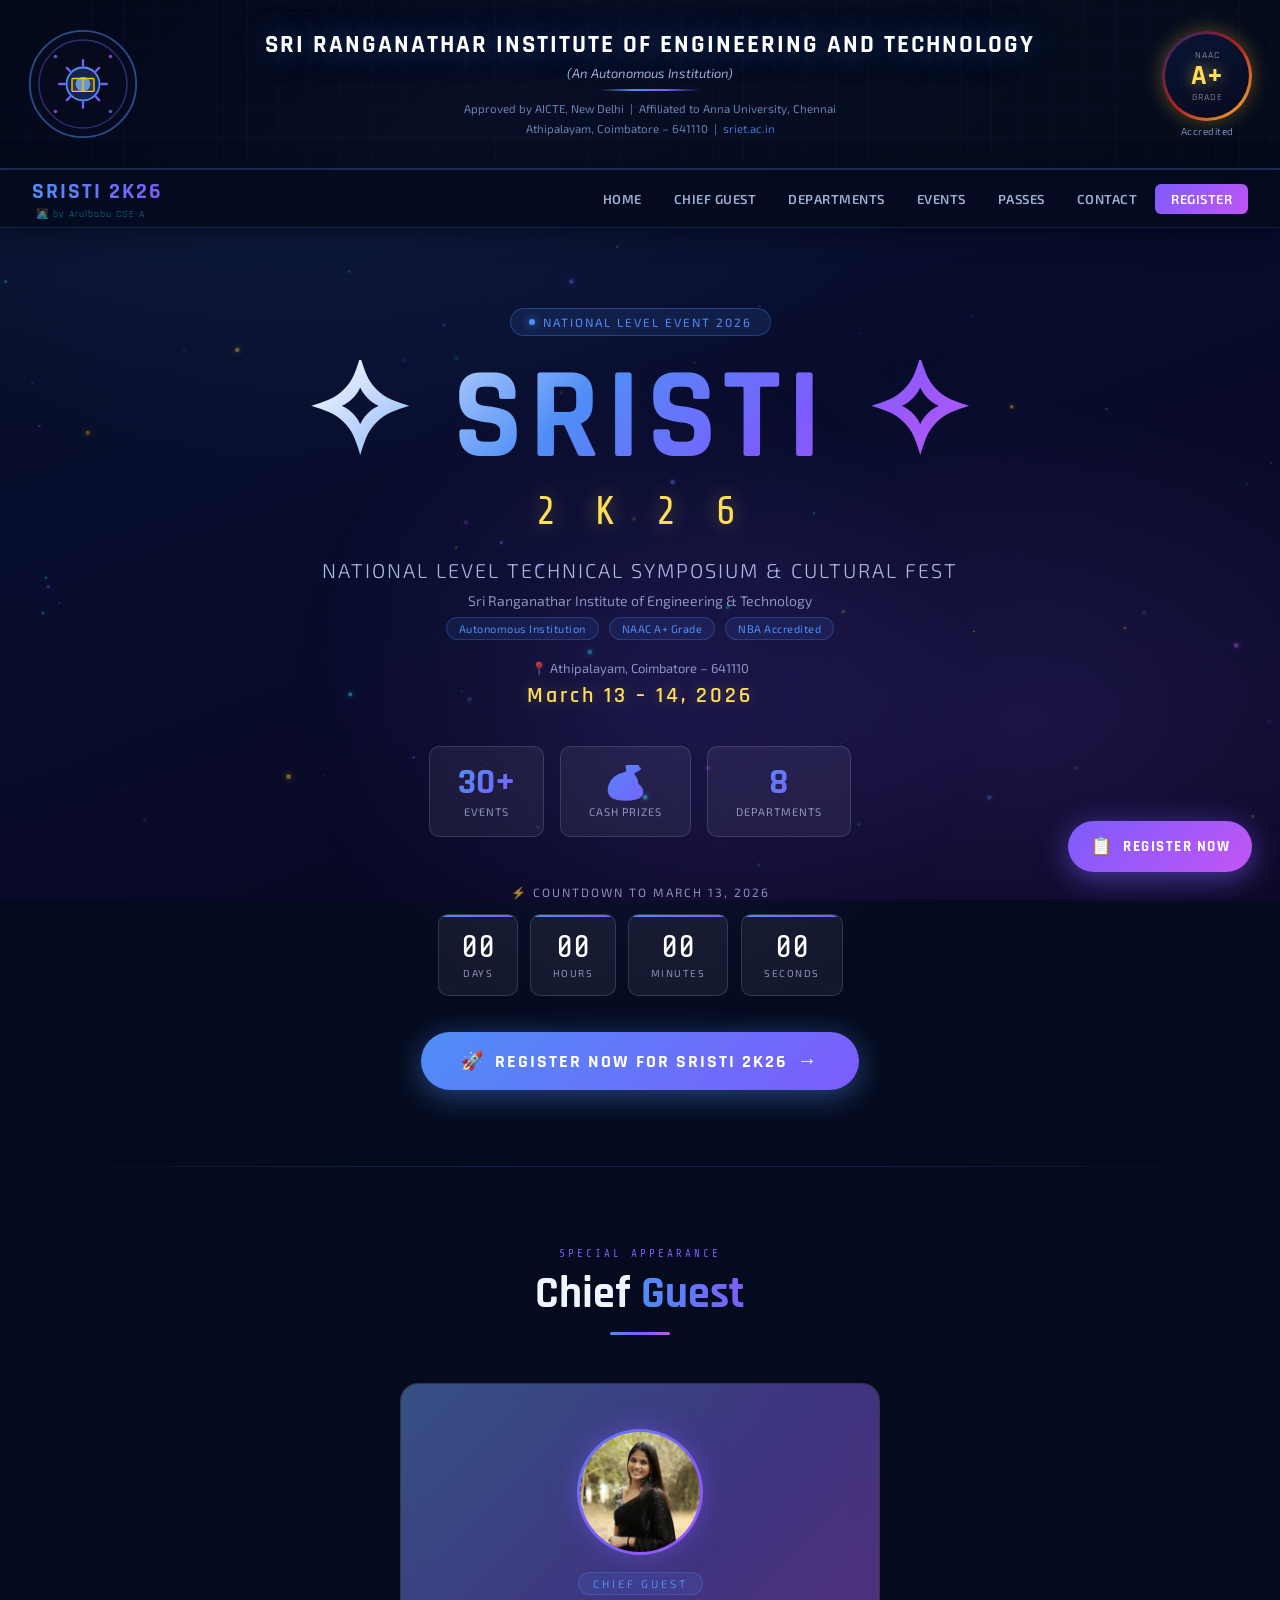
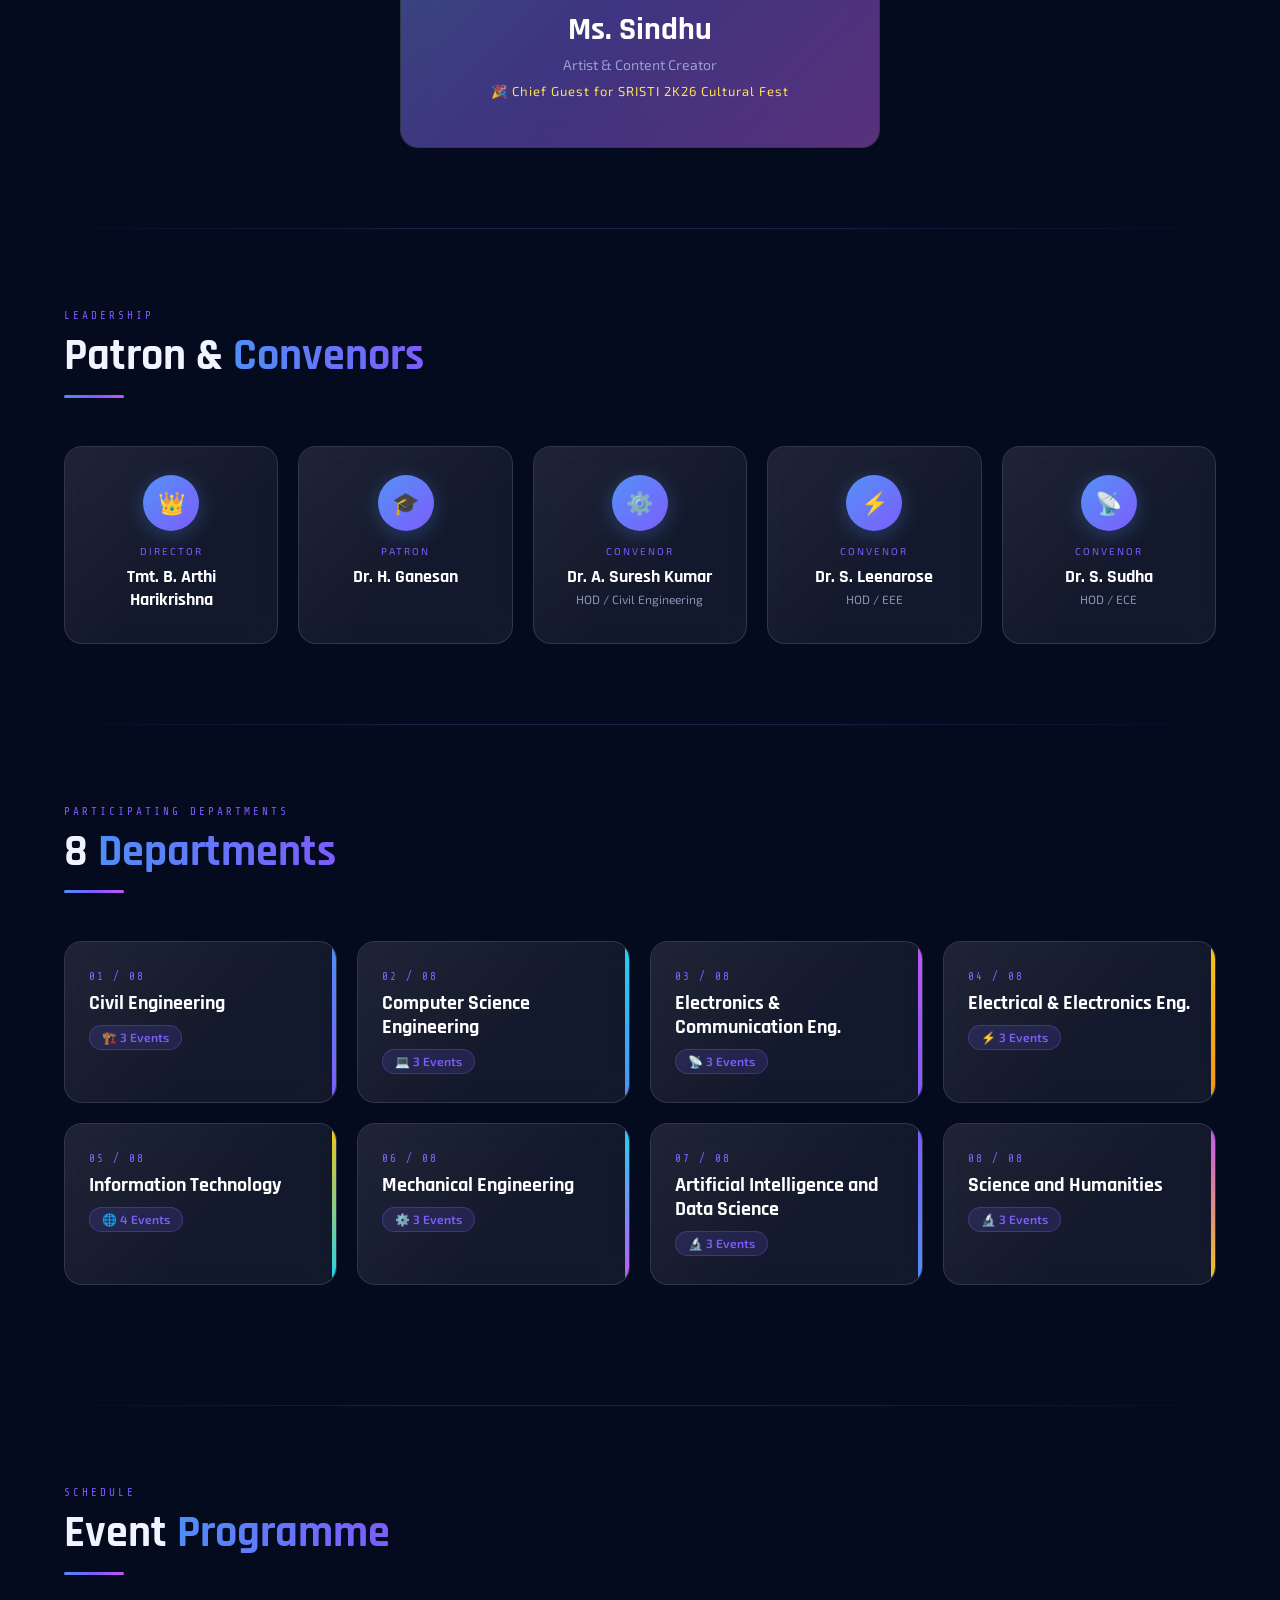
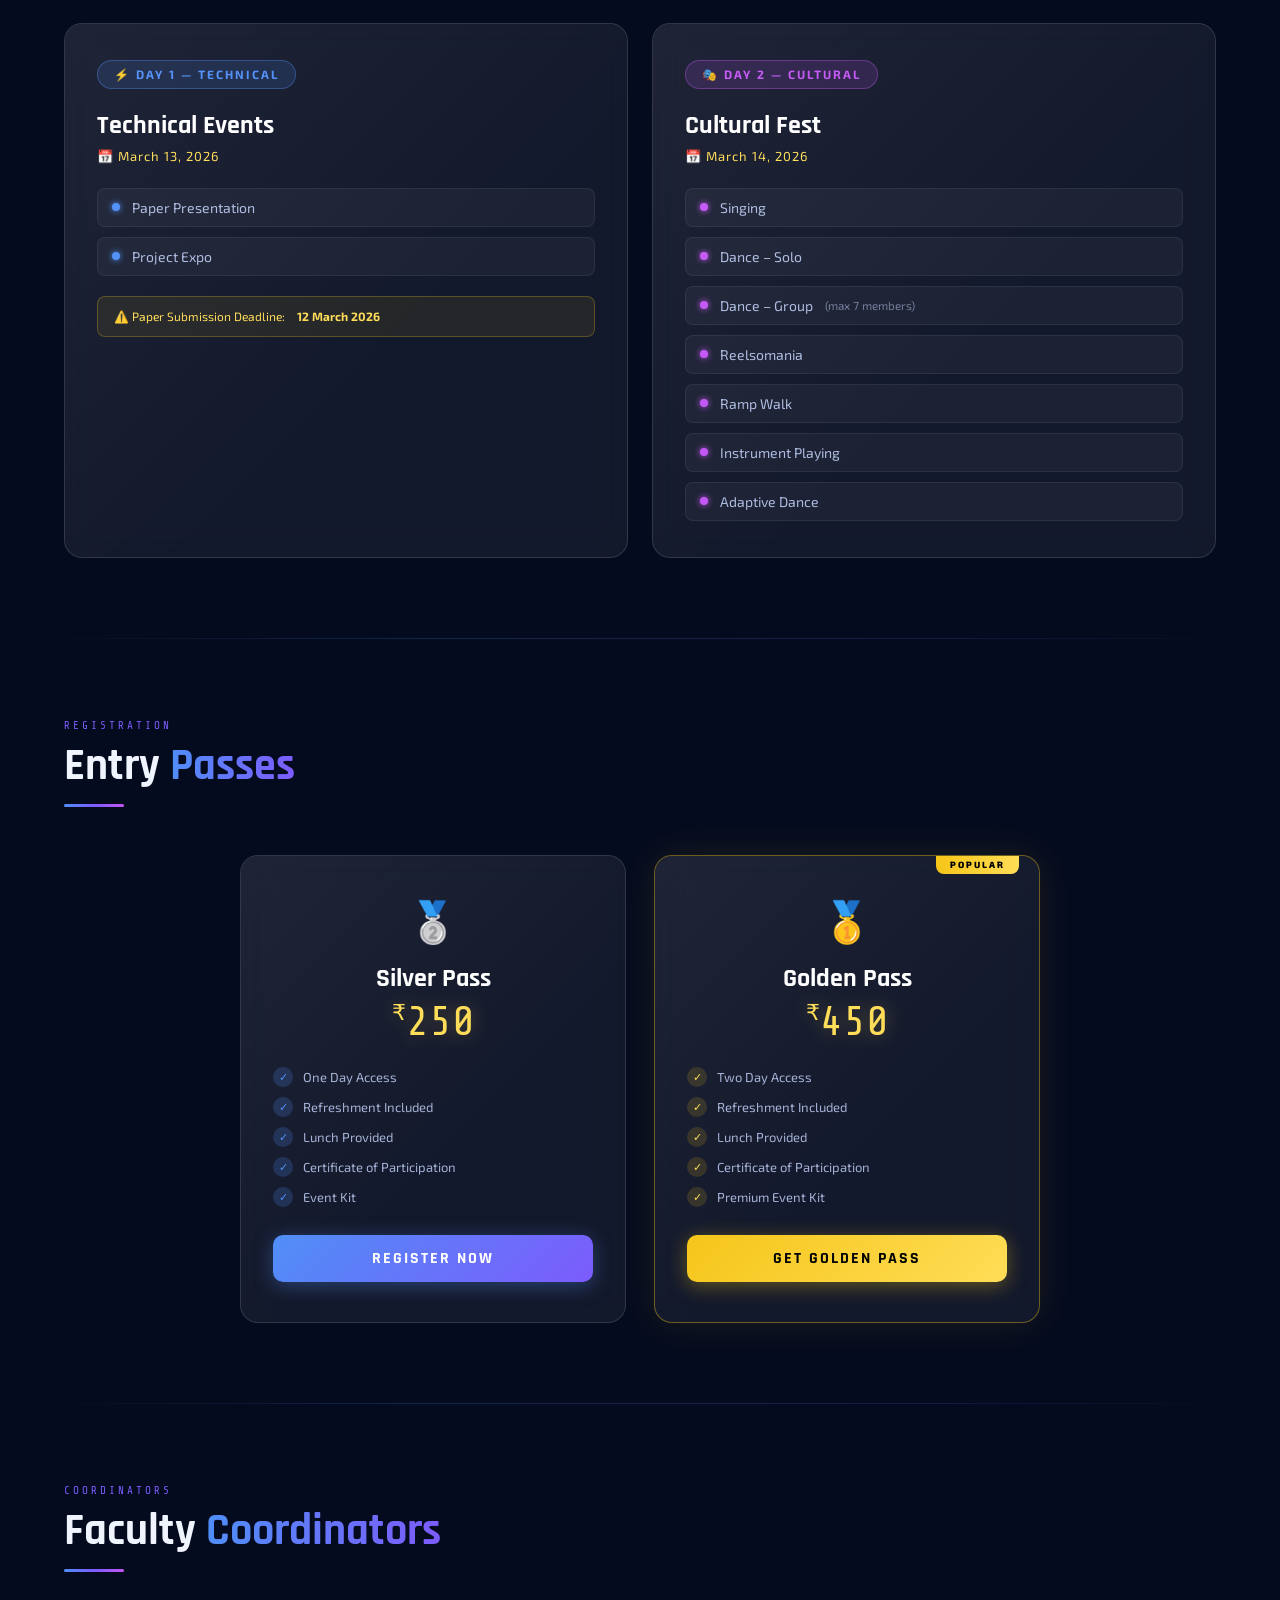
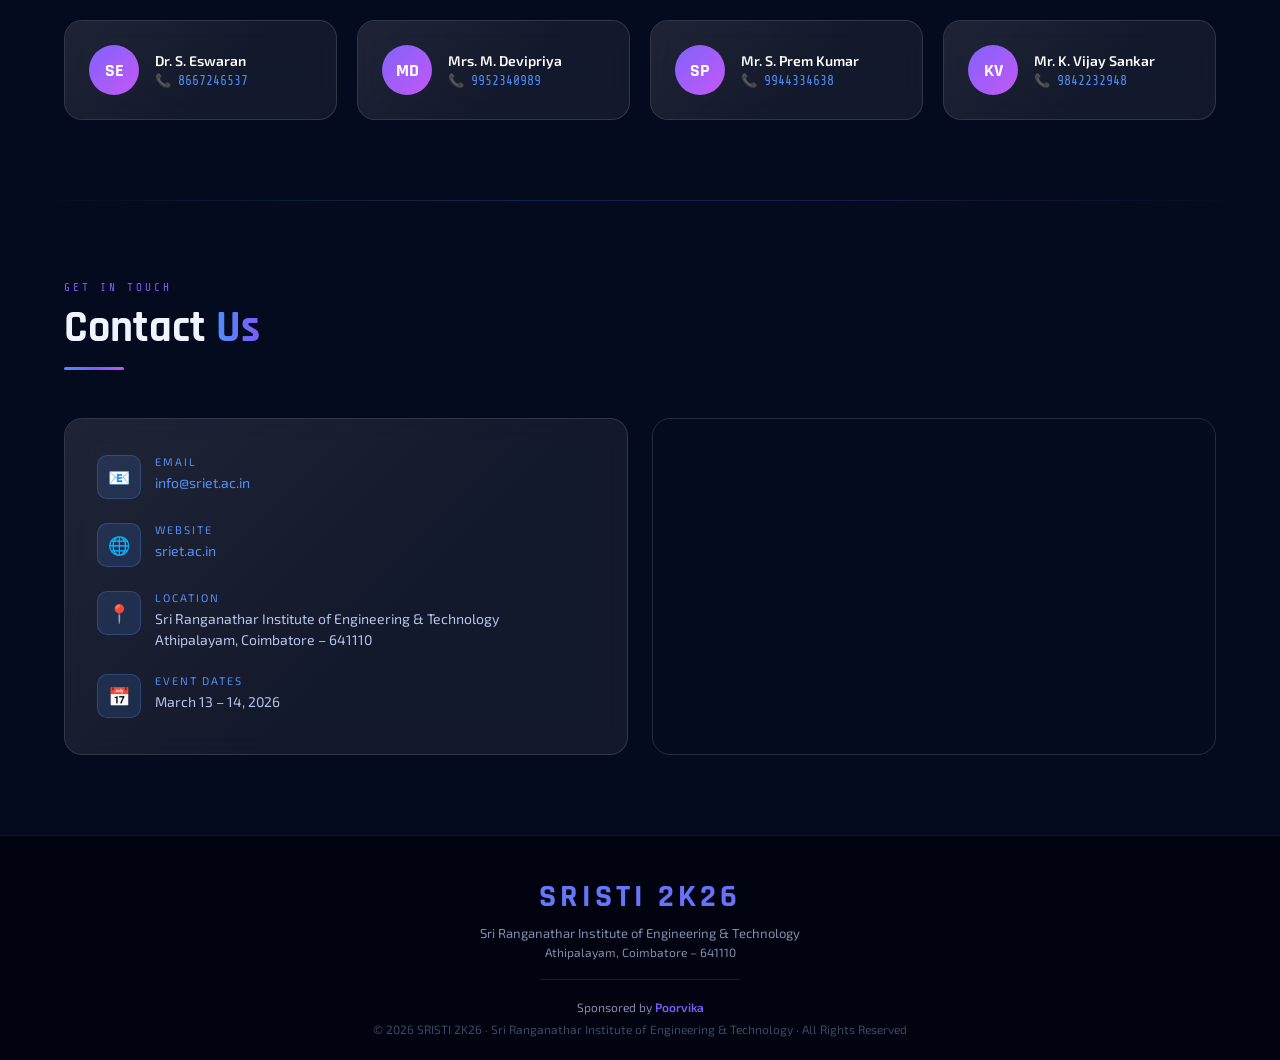
==== index.html @ ba40c6f4 "sristi" ====
<!DOCTYPE html>
<html lang="en">
<head>
<meta charset="UTF-8">
<meta name="viewport" content="width=device-width, initial-scale=1.0">
<title>SRISTI 2K26 – National Level Technical Symposium & Cultural Fest | SRIET</title>
<link rel="preconnect" href="https://fonts.googleapis.com">
<link rel="preconnect" href="https://fonts.gstatic.com" crossorigin>
<link rel="icon" type="image/png" href="logo.png">
<link href="https://fonts.googleapis.com/css2?family=Rajdhani:wght@400;500;600;700&family=Exo+2:ital,wght@0,300;0,400;0,600;0,700;0,900;1,400&family=Share+Tech+Mono&display=swap" rel="stylesheet">
<link rel="stylesheet" href="style.css">
</head>
<body>

<div class="bg-gradient"></div>
<canvas id="particle-canvas"></canvas>

<!-- INSTITUTE BANNER -->
<div class="institute-banner">
  <div class="banner-logo">
    <svg viewBox="0 0 120 120" fill="none" xmlns="http://www.w3.org/2000/svg">
      <circle cx="60" cy="60" r="58" stroke="rgba(79,142,247,0.5)" stroke-width="2" fill="rgba(5,11,31,0.8)"/>
      <circle cx="60" cy="60" r="48" stroke="rgba(124,92,252,0.4)" stroke-width="1.5" fill="none"/>
      <circle cx="60" cy="60" r="18" fill="rgba(79,142,247,0.2)" stroke="#4f8ef7" stroke-width="2"/>
      <circle cx="60" cy="60" r="8" fill="#4f8ef7"/>
      <g stroke="#7c5cfc" stroke-width="2.5" stroke-linecap="round">
        <line x1="60" y1="34" x2="60" y2="40"/><line x1="60" y1="80" x2="60" y2="86"/>
        <line x1="34" y1="60" x2="40" y2="60"/><line x1="80" y1="60" x2="86" y2="60"/>
        <line x1="42.4" y1="42.4" x2="46.6" y2="46.6"/><line x1="73.4" y1="73.4" x2="77.6" y2="77.6"/>
        <line x1="77.6" y1="42.4" x2="73.4" y2="46.6"/><line x1="46.6" y1="73.4" x2="42.4" y2="77.6"/>
      </g>
      <rect x="48" y="54" width="24" height="14" rx="1" fill="rgba(245,197,24,0.15)" stroke="#f5c518" stroke-width="1.5"/>
      <line x1="60" y1="54" x2="60" y2="68" stroke="#f5c518" stroke-width="1.5"/>
      <circle cx="30" cy="30" r="2" fill="#4f8ef7" opacity="0.7"/>
      <circle cx="90" cy="30" r="2" fill="#c355f5" opacity="0.7"/>
      <circle cx="30" cy="90" r="2" fill="#c355f5" opacity="0.7"/>
      <circle cx="90" cy="90" r="2" fill="#4f8ef7" opacity="0.7"/>
    </svg>
  </div>
  <div class="banner-center">
    <div class="banner-institute-name">Sri Ranganathar Institute of Engineering and Technology</div>
    <div class="banner-sub">(An Autonomous Institution)</div>
    <div class="banner-divider"></div>
    <div class="banner-info">
      Approved by AICTE, New Delhi &nbsp;|&nbsp; Affiliated to Anna University, Chennai<br>
      Athipalayam, Coimbatore – 641110 &nbsp;|&nbsp; <a href="https://sriet.ac.in" target="_blank" style="color:rgba(79,142,247,0.8);text-decoration:none;">sriet.ac.in</a>
    </div>
  </div>
  <div class="naac-badge">
    <div class="badge-ring">
      <div class="badge-inner">
        <div class="badge-label">NAAC</div>
        <div class="badge-grade">A+</div>
        <div class="badge-label">GRADE</div>
      </div>
    </div>
    <div class="badge-text">Accredited</div>
  </div>
</div>

<!-- STICKY NAV -->
<nav class="sticky-nav">
  <div class="nav-brand-container">
    <div class="nav-brand">SRISTI 2K26</div>
    <div class="nav-credit">&nbsp;👩🏻‍💻 by Arulbabu CSE-A</div>
  </div>
  <ul class="nav-links">
    <li><a href="#home">Home</a></li>
    <li><a href="#chief-guest">Chief Guest</a></li>
    <li><a href="#departments">Departments</a></li>
    <li><a href="#events">Events</a></li>
    <li><a href="#passes">Passes</a></li>
    <li><a href="#contact">Contact</a></li>
    <li><a href="https://docs.google.com/forms/d/e/1FAIpQLSfAbh7NrRnqt6r8WCPY9er4l4lKDhxNhqq0VFgawzX2MFamcQ/viewform" target="_blank" style="background:linear-gradient(135deg,var(--accent2),var(--accent3));color:#fff;border-radius:6px;padding:7px 16px;">Register</a></li>
  </ul>
  <button class="nav-hamburger" id="hamburger" aria-label="Menu">
    <span></span><span></span><span></span>
  </button>
</nav>
<div class="mobile-menu" id="mobileMenu">
  <a href="#home" onclick="closeMobile()">Home</a>
  <a href="#chief-guest" onclick="closeMobile()">Chief Guest</a>
  <a href="#departments" onclick="closeMobile()">Departments</a>
  <a href="#events" onclick="closeMobile()">Events</a>
  <a href="#passes" onclick="closeMobile()">Passes</a>
  <a href="#contact" onclick="closeMobile()">Contact</a>
  <a href="https://docs.google.com/forms/d/e/1FAIpQLSfAbh7NrRnqt6r8WCPY9er4l4lKDhxNhqq0VFgawzX2MFamcQ/viewform" target="_blank" onclick="closeMobile()" style="background:linear-gradient(135deg,var(--accent2),var(--accent3));color:#fff;">Register</a>
</div>

<!-- HERO -->
<section class="hero" id="home">
  <div class="hero-tag">National Level Event 2026</div>
  <div class="hero-title">✧ SRISTI ✧</div>
  <div class="hero-year">2 K 2 6</div>
  <div class="hero-subtitle">National Level Technical Symposium &amp; Cultural Fest</div>
  <div class="hero-institute">Sri Ranganathar Institute of Engineering &amp; Technology</div>
  <div class="hero-badges">
    <span class="hero-badge">Autonomous Institution</span>
    <span class="hero-badge">NAAC A+ Grade</span>
    <span class="hero-badge">NBA Accredited</span>
  </div>
  <div class="hero-location">📍 Athipalayam, Coimbatore – 641110</div>
  <div class="hero-date">March 13 – 14, 2026</div>
  <div class="hero-cards">
    <div class="hero-card"><div class="hero-card-num">30+</div><div class="hero-card-label">Events</div></div>
    <div class="hero-card"><div class="hero-card-num">💰</div><div class="hero-card-label">Cash Prizes</div></div>
    <div class="hero-card"><div class="hero-card-num">8</div><div class="hero-card-label">Departments</div></div>
  </div>
  <div class="countdown-wrap">
    <div class="countdown-title">⚡ Countdown to March 13, 2026</div>
    <div class="countdown">
      <div class="cd-block"><div class="cd-num" id="cd-days">00</div><div class="cd-label">Days</div></div>
      <div class="cd-block"><div class="cd-num" id="cd-hours">00</div><div class="cd-label">Hours</div></div>
      <div class="cd-block"><div class="cd-num" id="cd-mins">00</div><div class="cd-label">Minutes</div></div>
      <div class="cd-block"><div class="cd-num" id="cd-secs">00</div><div class="cd-label">Seconds</div></div>
    </div>
  </div>
  <a href="https://docs.google.com/forms/d/e/1FAIpQLSfAbh7NrRnqt6r8WCPY9er4l4lKDhxNhqq0VFgawzX2MFamcQ/viewform" target="_blank" class="hero-register-btn">
    <span>🚀</span><span class="fr-label">Register Now for SRISTI 2K26</span><span class="btn-arrow">→</span>
  </a>
</section>

<div class="section-sep"></div>

<!-- CHIEF GUEST -->
<section class="chief-guest-section" id="chief-guest">
  <span class="section-tag">Special Appearance</span>
  <h2 class="section-title">Chief <span>Guest</span></h2>
  <div class="section-divider" style="margin-left:auto;margin-right:auto;"></div>
  <div class="glass-card chief-guest-card reveal">
    <div class="guest-avatar">
      <img src="sindhu.jpg" alt="Ms. Sindhu - Chief Guest">
    </div>
    <div class="guest-label">Chief Guest</div>
    <div class="guest-name">Ms. Sindhu</div>
    <div class="guest-title">Artist &amp; Content Creator</div>
    <div class="guest-event">🎉 Chief Guest for SRISTI 2K26 Cultural Fest</div>
  </div>
</section>

<div class="section-sep"></div>

<!-- PATRON -->
<section id="patron">
  <span class="section-tag">Leadership</span>
  <h2 class="section-title">Patron &amp; <span>Convenors</span></h2>
  <div class="section-divider"></div>
  <div class="patron-grid">
    <div class="glass-card patron-card reveal"><div class="patron-icon">👑</div><div class="patron-role">Director</div><div class="patron-name">Tmt. B. Arthi Harikrishna</div></div>
    <div class="glass-card patron-card reveal"><div class="patron-icon">🎓</div><div class="patron-role">Patron</div><div class="patron-name">Dr. H. Ganesan</div></div>
    <div class="glass-card patron-card reveal"><div class="patron-icon">⚙️</div><div class="patron-role">Convenor</div><div class="patron-name">Dr. A. Suresh Kumar</div><div class="patron-dept">HOD / Civil Engineering</div></div>
    <div class="glass-card patron-card reveal"><div class="patron-icon">⚡</div><div class="patron-role">Convenor</div><div class="patron-name">Dr. S. Leenarose</div><div class="patron-dept">HOD / EEE</div></div>
    <div class="glass-card patron-card reveal"><div class="patron-icon">📡</div><div class="patron-role">Convenor</div><div class="patron-name">Dr. S. Sudha</div><div class="patron-dept">HOD / ECE</div></div>
  </div>
</section>

<div class="section-sep"></div>

<!-- DEPARTMENTS -->
<section id="departments">
  <span class="section-tag">Participating Departments</span>
  <h2 class="section-title">8 <span>Departments</span></h2>
  <div class="section-divider"></div>
  <div class="dept-grid">
    <div class="glass-card dept-card reveal" onclick="openDept('civil')"><div class="dept-accent"></div><div class="dept-num">01 / 08</div><div class="dept-name">Civil Engineering</div><span class="dept-events-count">🏗️ 3 Events</span></div>
    <div class="glass-card dept-card reveal" onclick="openDept('cse')"><div class="dept-accent"></div><div class="dept-num">02 / 08</div><div class="dept-name">Computer Science Engineering</div><span class="dept-events-count">💻 3 Events</span></div>
    <div class="glass-card dept-card reveal" onclick="openDept('ece')"><div class="dept-accent"></div><div class="dept-num">03 / 08</div><div class="dept-name">Electronics &amp; Communication Eng.</div><span class="dept-events-count">📡 3 Events</span></div>
    <div class="glass-card dept-card reveal" onclick="openDept('eee')"><div class="dept-accent"></div><div class="dept-num">04 / 08</div><div class="dept-name">Electrical &amp; Electronics Eng.</div><span class="dept-events-count">⚡ 3 Events</span></div>
    <div class="glass-card dept-card reveal" onclick="openDept('it')"><div class="dept-accent"></div><div class="dept-num">05 / 08</div><div class="dept-name">Information Technology</div><span class="dept-events-count">🌐 4 Events</span></div>
    <div class="glass-card dept-card reveal" onclick="openDept('mech')"><div class="dept-accent"></div><div class="dept-num">06 / 08</div><div class="dept-name">Mechanical Engineering</div><span class="dept-events-count">⚙️ 3 Events</span></div>
    <div class="glass-card dept-card reveal" onclick="openDept('aids')"><div class="dept-accent"></div><div class="dept-num">07 / 08</div><div class="dept-name">Artificial Intelligence and Data Science</div><span class="dept-events-count">🔬 3 Events</span></div>
    <div class="glass-card dept-card reveal" onclick="openDept('sh')"><div class="dept-accent"></div><div class="dept-num">08 / 08</div><div class="dept-name">Science and Humanities</div><span class="dept-events-count">🔬 3 Events</span></div>
  </div>
  <div id="dept-details-container" class="dept-details-container">
    <div id="dept-civil" class="dept-details" style="display:none;">
      <button class="back-btn" onclick="closeDept()">← Back to Departments</button>
      <div class="dept-top">
        <div class="dept-icon">🏗️</div>
        <h2 class="dept-heading">Civil Engineering</h2>
        <p class="dept-subtitle">Building the Future</p>
      </div>
      <div class="coordinators">
        <div class="glass-card coord-card">
          <h3>Faculty Coordinator</h3>
          <div class="coord-name">Mrs. M. P. Meera</div>
          <div class="coord-role">Asst. Professor – CIVIL</div>
          <div class="coord-contact">
            <a href="tel:7812982030">📞</a>
            <a href="mailto:faculty@sriet.ac.in">📧</a>
          </div>
        </div>
        <div class="glass-card coord-card">
          <h3>Student Coordinator</h3>
          <div class="coord-name">Mr. RK. Hemanth</div>
          <div class="coord-role">Student Coordinator – III/CIVIL</div>
          <div class="coord-contact">
            <a href="tel:9179087003">📞</a>
            <a href="mailto:student@sriet.ac.in">📧</a>
          </div>
        </div>
      </div>
      <div class="dept-events">
        <h3>Civil Events</h3>
        <ul>
          <li>Model the Wonder — Technical</li>
          <li>CADD Modelling — Technical</li>
          <li>Code Cracking — Technical</li>
        </ul>
        <h4>Common Events</h4>
        <div class="common-events">
          <button onclick="window.open('https://docs.google.com/forms/d/e/1FAIpQLSfAbh7NrRnqt6r8WCPY9er4l4lKDhxNhqq0VFgawzX2MFamcQ/viewform', '_blank')">Paper Presentation</button>
          <button onclick="window.open('https://docs.google.com/forms/d/e/1FAIpQLSfAbh7NrRnqt6r8WCPY9er4l4lKDhxNhqq0VFgawzX2MFamcQ/viewform', '_blank')">Project Expo</button>
        </div>
      </div>
      <div class="registration">
        <a href="https://docs.google.com/forms/d/e/1FAIpQLSfAbh7NrRnqt6r8WCPY9er4l4lKDhxNhqq0VFgawzX2MFamcQ/viewform" target="_blank" class="btn btn-primary">Register Now</a>
      </div>
    </div>
    <div id="dept-cse" class="dept-details" style="display:none;">
      <button class="back-btn" onclick="closeDept()">← Back to Departments</button>
      <div class="dept-top">
        <div class="dept-icon">💻</div>
        <h2 class="dept-heading">Computer Science Engineering</h2>
        <p class="dept-subtitle">Innovating with Code</p>
      </div>
      <div class="coordinators">
        <div class="glass-card coord-card">
          <h3>Faculty Coordinator</h3>
          <div class="coord-name">Mr. C. Mahesh</div>
          <div class="coord-role">Asst. Professor – CSE</div>
          <div class="coord-contact">
            <a href="tel:8508126946">📞</a>
            <a href="mailto:faculty@sriet.ac.in">📧</a>
          </div>
        </div>
        <div class="glass-card coord-card">
          <h3>Student Coordinator</h3>
          <div class="coord-name">Mr. D. Rohan</div>
          <div class="coord-role">Student Coordinator – III/CSE</div>
          <div class="coord-contact">
            <a href="tel:7397668478">📞</a>
            <a href="mailto:student@sriet.ac.in">📧</a>
          </div>
        </div>
      </div>
      <div class="dept-events">
        <h3>CSE Events</h3>
        <ul>
          <li>Capture the Flag — Technical</li>
          <li>Code Debugging — Technical</li>
          <li>Dumb Charades — Non-Technical</li>
        </ul>
        <h4>Common Events</h4>
        <div class="common-events">
          <button onclick="window.open('https://docs.google.com/forms/d/e/1FAIpQLSfAbh7NrRnqt6r8WCPY9er4l4lKDhxNhqq0VFgawzX2MFamcQ/viewform', '_blank')">Paper Presentation</button>
          <button onclick="window.open('https://docs.google.com/forms/d/e/1FAIpQLSfAbh7NrRnqt6r8WCPY9er4l4lKDhxNhqq0VFgawzX2MFamcQ/viewform', '_blank')">Project Expo</button>
        </div>
      </div>
      <div class="registration">
        <a href="https://docs.google.com/forms/d/e/1FAIpQLSfAbh7NrRnqt6r8WCPY9er4l4lKDhxNhqq0VFgawzX2MFamcQ/viewform" target="_blank" class="btn btn-primary">Register Now</a>
      </div>
    </div>
    <div id="dept-ece" class="dept-details" style="display:none;">
      <button class="back-btn" onclick="closeDept()">← Back to Departments</button>
      <div class="dept-top">
        <div class="dept-icon">📡</div>
        <h2 class="dept-heading">Electronics & Communication Engineering</h2>
        <p class="dept-subtitle">Connecting the World</p>
      </div>
      <div class="coordinators">
        <div class="glass-card coord-card">
          <h3>Faculty Coordinator</h3>
          <div class="coord-name">Mr. A. Periyanan</div>
          <div class="coord-role">Asst. Professor – ECE</div>
          <div class="coord-contact">
            <a href="tel:7502619576">📞</a>
            <a href="mailto:faculty@sriet.ac.in">📧</a>
          </div>
        </div>
        <div class="glass-card coord-card">
          <h3>Student Coordinator</h3>
          <div class="coord-name">Mr. G. Kalidasan</div>
          <div class="coord-role">Student Coordinator – III/ECE</div>
          <div class="coord-contact">
            <a href="tel:9845546603">📞</a>
            <a href="mailto:student@sriet.ac.in">📧</a>
          </div>
        </div>
      </div>
      <div class="dept-events">
        <h3>ECE Events</h3>
        <ul>
          <li>1 Minute Engineer — Technical</li>
          <li>3D Show — Technical</li>
          <li>Start Music — Non-Technical</li>
        </ul>
        <h4>Common Events</h4>
        <div class="common-events">
          <button onclick="window.open('https://docs.google.com/forms/d/e/1FAIpQLSfAbh7NrRnqt6r8WCPY9er4l4lKDhxNhqq0VFgawzX2MFamcQ/viewform', '_blank')">Paper Presentation</button>
          <button onclick="window.open('https://docs.google.com/forms/d/e/1FAIpQLSfAbh7NrRnqt6r8WCPY9er4l4lKDhxNhqq0VFgawzX2MFamcQ/viewform', '_blank')">Project Expo</button>
        </div>
      </div>
      <div class="registration">
        <a href="https://docs.google.com/forms/d/e/1FAIpQLSfAbh7NrRnqt6r8WCPY9er4l4lKDhxNhqq0VFgawzX2MFamcQ/viewform" target="_blank" class="btn btn-primary">Register Now</a>
      </div>
    </div>
    <div id="dept-eee" class="dept-details" style="display:none;">
      <button class="back-btn" onclick="closeDept()">← Back to Departments</button>
      <div class="dept-top">
        <div class="dept-icon">⚡</div>
        <h2 class="dept-heading">Electrical & Electronics Engineering</h2>
        <p class="dept-subtitle">Powering Innovation</p>
      </div>
      <div class="coordinators">
        <div class="glass-card coord-card">
          <h3>Faculty Coordinator</h3>
          <div class="coord-name">Mr. D. Palanivel</div>
          <div class="coord-role">Asst. Professor – EEE</div>
          <div class="coord-contact">
            <a href="tel:9790333263">📞</a>
            <a href="mailto:faculty@sriet.ac.in">📧</a>
          </div>
        </div>
        <div class="glass-card coord-card">
          <h3>Student Coordinator</h3>
          <div class="coord-name">Mr. J. Nevin</div>
          <div class="coord-role">Student Coordinator – III/EEE</div>
          <div class="coord-contact">
            <a href="tel:9342384875">📞</a>
            <a href="mailto:student@sriet.ac.in">📧</a>
          </div>
        </div>
      </div>
      <div class="dept-events">
        <h3>EEE Events</h3>
        <ul>
          <li>Bomb Squad — Technical</li>
          <li>Mindscape Rumble — Technical</li>
          <li>IPL Auction — Non-Technical</li>
        </ul>
        <h4>Common Events</h4>
        <div class="common-events">
          <button onclick="window.open('https://docs.google.com/forms/d/e/1FAIpQLSfAbh7NrRnqt6r8WCPY9er4l4lKDhxNhqq0VFgawzX2MFamcQ/viewform', '_blank')">Paper Presentation</button>
          <button onclick="window.open('https://docs.google.com/forms/d/e/1FAIpQLSfAbh7NrRnqt6r8WCPY9er4l4lKDhxNhqq0VFgawzX2MFamcQ/viewform', '_blank')">Project Expo</button>
        </div>
      </div>
      <div class="registration">
        <a href="https://docs.google.com/forms/d/e/1FAIpQLSfAbh7NrRnqt6r8WCPY9er4l4lKDhxNhqq0VFgawzX2MFamcQ/viewform" target="_blank" class="btn btn-primary">Register Now</a>
      </div>
    </div>
    <div id="dept-it" class="dept-details" style="display:none;">
      <button class="back-btn" onclick="closeDept()">← Back to Departments</button>
      <div class="dept-top">
        <div class="dept-icon">🌐</div>
        <h2 class="dept-heading">Information Technology</h2>
        <p class="dept-subtitle">Tech for Tomorrow</p>
      </div>
      <div class="coordinators">
        <div class="glass-card coord-card">
          <h3>Faculty Coordinator</h3>
          <div class="coord-name">Mrs. M. Divya</div>
          <div class="coord-role">Asst. Professor – IT</div>
          <div class="coord-contact">
            <a href="tel:8296452337">📞</a>
            <a href="mailto:faculty@sriet.ac.in">📧</a>
          </div>
        </div>
        <div class="glass-card coord-card">
          <h3>Student Coordinator</h3>
          <div class="coord-name">Mr. A. Madhan</div>
          <div class="coord-role">Student Coordinator – III/IT</div>
          <div class="coord-contact">
            <a href="tel:9342061813">📞</a>
            <a href="mailto:student@sriet.ac.in">📧</a>
          </div>
        </div>
      </div>
      <div class="dept-events">
        <h3>IT Events</h3>
        <ul>
          <li>Blindrix — Technical</li>
          <li>Techwhiz — Technical</li>
          <li>Typing Thunder — Non-Technical</li>
          <li>Creativity Fest — Non-Technical</li>
          <li>E-Sports — Non-Technical</li>
        </ul>
        <h4>Common Events</h4>
        <div class="common-events">
          <button onclick="window.open('https://docs.google.com/forms/d/e/1FAIpQLSfAbh7NrRnqt6r8WCPY9er4l4lKDhxNhqq0VFgawzX2MFamcQ/viewform', '_blank')">Paper Presentation</button>
          <button onclick="window.open('https://docs.google.com/forms/d/e/1FAIpQLSfAbh7NrRnqt6r8WCPY9er4l4lKDhxNhqq0VFgawzX2MFamcQ/viewform', '_blank')">Project Expo</button>
        </div>
      </div>
      <div class="registration">
        <a href="https://docs.google.com/forms/d/e/1FAIpQLSfAbh7NrRnqt6r8WCPY9er4l4lKDhxNhqq0VFgawzX2MFamcQ/viewform" target="_blank" class="btn btn-primary">Register Now</a>
      </div>
    </div>
    <div id="dept-mech" class="dept-details" style="display:none;">
      <button class="back-btn" onclick="closeDept()">← Back to Departments</button>
      <div class="dept-top">
        <div class="dept-icon">⚙️</div>
        <h2 class="dept-heading">Mechanical Engineering</h2>
        <p class="dept-subtitle">Engineering Excellence</p>
      </div>
      <div class="coordinators">
        <div class="glass-card coord-card">
          <h3>Faculty Coordinator</h3>
          <div class="coord-name">Mr. S. M. Deivasikamoni</div>
          <div class="coord-role">Asst. Professor – MECH</div>
          <div class="coord-contact">
            <a href="tel:9047405801">📞</a>
            <a href="mailto:faculty@sriet.ac.in">📧</a>
          </div>
        </div>
        <div class="glass-card coord-card">
          <h3>Student Coordinator</h3>
          <div class="coord-name">Mr. Manivel</div>
          <div class="coord-role">Student Coordinator – III/MECH</div>
          <div class="coord-contact">
            <a href="tel:9524882761">📞</a>
            <a href="mailto:student@sriet.ac.in">📧</a>
          </div>
        </div>
      </div>
      <div class="dept-events">
        <h3>Mechanical Events</h3>
        <ul>
          <li>Mechanical Quiz — Technical</li>
          <li>Tool Finder — Technical</li>
          <li>CADD Modelling — Technical</li>
        </ul>
        <h4>Common Events</h4>
        <div class="common-events">
          <button onclick="window.open('https://docs.google.com/forms/d/e/1FAIpQLSfAbh7NrRnqt6r8WCPY9er4l4lKDhxNhqq0VFgawzX2MFamcQ/viewform', '_blank')">Paper Presentation</button>
          <button onclick="window.open('https://docs.google.com/forms/d/e/1FAIpQLSfAbh7NrRnqt6r8WCPY9er4l4lKDhxNhqq0VFgawzX2MFamcQ/viewform', '_blank')">Project Expo</button>
        </div>
      </div>
      <div class="registration">
        <a href="https://docs.google.com/forms/d/e/1FAIpQLSfAbh7NrRnqt6r8WCPY9er4l4lKDhxNhqq0VFgawzX2MFamcQ/viewform" target="_blank" class="btn btn-primary">Register Now</a>
      </div>
    </div>
    <div id="dept-aids" class="dept-details" style="display:none;">
      <button class="back-btn" onclick="closeDept()">← Back to Departments</button>
      <div class="dept-top">
        <div class="dept-icon">🔬</div>
        <h2 class="dept-heading">Artificial Intelligence and Data Science</h2>
        <p class="dept-subtitle">AI for the Future</p>
      </div>
      <div class="coordinators">
        <div class="glass-card coord-card">
          <h3>Faculty Coordinator</h3>
          <div class="coord-name">Dr. J. Nithya</div>
          <div class="coord-role">Asst. Professor – AI&DS</div>
          <div class="coord-contact">
            <a href="mailto:faculty@sriet.ac.in">📧</a>
          </div>
        </div>
        <div class="glass-card coord-card">
          <h3>Student Coordinator</h3>
          <div class="coord-name">Ms. V. Shanthi Aiswarya</div>
          <div class="coord-role">Student Coordinator – III/AI&DS</div>
          <div class="coord-contact">
            <a href="mailto:student@sriet.ac.in">📧</a>
          </div>
        </div>
      </div>
      <div class="dept-events">
        <h3>AI & DS Events</h3>
        <ul>
          <li>Cyber Squad — Technical</li>
          <li>Tackle the Idea — Technical</li>
          <li>Memezzo — Non-Technical</li>
          <li>IPL Auction — Non-Technical</li>
          <li>Spot the Lie — Non-Technical</li>
        </ul>
        <h4>Common Events</h4>
        <div class="common-events">
          <button onclick="window.open('https://docs.google.com/forms/d/e/1FAIpQLSfAbh7NrRnqt6r8WCPY9er4l4lKDhxNhqq0VFgawzX2MFamcQ/viewform', '_blank')">Paper Presentation</button>
          <button onclick="window.open('https://docs.google.com/forms/d/e/1FAIpQLSfAbh7NrRnqt6r8WCPY9er4l4lKDhxNhqq0VFgawzX2MFamcQ/viewform', '_blank')">Project Expo</button>
        </div>
      </div>
      <div class="registration">
        <a href="https://docs.google.com/forms/d/e/1FAIpQLSfAbh7NrRnqt6r8WCPY9er4l4lKDhxNhqq0VFgawzX2MFamcQ/viewform" target="_blank" class="btn btn-primary">Register Now</a>
      </div>
    </div>
    <div id="dept-sh" class="dept-details" style="display:none;">
      <button class="back-btn" onclick="closeDept()">← Back to Departments</button>
      <div class="dept-top">
        <div class="dept-icon">📚</div>
        <h2 class="dept-heading">Science and Humanities</h2>
        <p class="dept-subtitle">Knowledge and Culture</p>
      </div>
      <div class="coordinators">
        <div class="glass-card coord-card">
          <h3>Faculty Coordinator</h3>
          <div class="coord-name">Dr. R. Gopalakrishnan</div>
          <div class="coord-role">Asst. Professor – S&H</div>
          <div class="coord-contact">
            <a href="mailto:faculty@sriet.ac.in">📧</a>
          </div>
        </div>
        <div class="glass-card coord-card">
          <h3>Student Coordinator</h3>
          <div class="coord-name">Mr. Robinson</div>
          <div class="coord-role">Student Coordinator – I/ECE</div>
          <div class="coord-contact">
            <a href="mailto:student@sriet.ac.in">📧</a>
          </div>
        </div>
      </div>
      <div class="dept-events">
        <h3>S&H Events</h3>
        <ul>
          <li>Photography — Creative</li>
          <li>Treasure Hunt — Non-Technical</li>
          <li>E-Games — Non-Technical</li>
        </ul>
        <h4>Common Events</h4>
        <div class="common-events">
          <button onclick="window.open('https://docs.google.com/forms/d/e/1FAIpQLSfAbh7NrRnqt6r8WCPY9er4l4lKDhxNhqq0VFgawzX2MFamcQ/viewform', '_blank')">Paper Presentation</button>
          <button onclick="window.open('https://docs.google.com/forms/d/e/1FAIpQLSfAbh7NrRnqt6r8WCPY9er4l4lKDhxNhqq0VFgawzX2MFamcQ/viewform', '_blank')">Project Expo</button>
        </div>
      </div>
      <div class="registration">
        <a href="https://docs.google.com/forms/d/e/1FAIpQLSfAbh7NrRnqt6r8WCPY9er4l4lKDhxNhqq0VFgawzX2MFamcQ/viewform" target="_blank" class="btn btn-primary">Register Now</a>
      </div>
    </div>
  </div>
</section>

<div class="section-sep"></div>

<!-- EVENTS -->
<section id="events">
  <span class="section-tag">Schedule</span>
  <h2 class="section-title">Event <span>Programme</span></h2>
  <div class="section-divider"></div>
  <div class="days-grid">
    <div class="glass-card day-card reveal day1">
      <div class="day-badge day1-badge">⚡ Day 1 — Technical</div>
      <div class="day-title">Technical Events</div>
      <div class="day-date">📅 March 13, 2026</div>
      <ul class="event-list">
        <li><span class="event-dot"></span>Paper Presentation</li>
        <li><span class="event-dot"></span>Project Expo</li>
      </ul>
      <div class="deadline-note">⚠️ Paper Submission Deadline: <strong style="margin-left:4px;">12 March 2026</strong></div>
    </div>
    <div class="glass-card day-card reveal day2">
      <div class="day-badge day2-badge">🎭 Day 2 — Cultural</div>
      <div class="day-title">Cultural Fest</div>
      <div class="day-date">📅 March 14, 2026</div>
      <ul class="event-list">
        <li><span class="event-dot"></span>Singing</li>
        <li><span class="event-dot"></span>Dance – Solo</li>
        <li><span class="event-dot"></span>Dance – Group <small style="opacity:.6">(max 7 members)</small></li>
        <li><span class="event-dot"></span>Reelsomania</li>
        <li><span class="event-dot"></span>Ramp Walk</li>
        <li><span class="event-dot"></span>Instrument Playing</li>
        <li><span class="event-dot"></span>Adaptive Dance</li>
      </ul>
    </div>
  </div>
</section>

<div class="section-sep"></div>

<!-- PASSES -->
<section id="passes">
  <span class="section-tag">Registration</span>
  <h2 class="section-title">Entry <span>Passes</span></h2>
  <div class="section-divider"></div>
  <div class="passes-grid">
    <div class="glass-card pass-card reveal">
      <div class="pass-icon">🥈</div>
      <div class="pass-name">Silver Pass</div>
      <div class="pass-price"><sup>₹</sup>250</div>
      <ul class="pass-features">
        <li>One Day Access</li><li>Refreshment Included</li><li>Lunch Provided</li><li>Certificate of Participation</li><li>Event Kit</li>
      </ul>
      <a href="https://docs.google.com/forms/d/e/1FAIpQLSfAbh7NrRnqt6r8WCPY9er4l4lKDhxNhqq0VFgawzX2MFamcQ/viewform" target="_blank" class="btn btn-primary">Register Now</a>
    </div>
    <div class="glass-card pass-card featured reveal">
      <div class="pass-icon">🥇</div>
      <div class="pass-name">Golden Pass</div>
      <div class="pass-price"><sup>₹</sup>450</div>
      <ul class="pass-features">
        <li>Two Day Access</li><li>Refreshment Included</li><li>Lunch Provided</li><li>Certificate of Participation</li><li>Premium Event Kit</li>
      </ul>
      <a href="https://docs.google.com/forms/d/e/1FAIpQLSfAbh7NrRnqt6r8WCPY9er4l4lKDhxNhqq0VFgawzX2MFamcQ/viewform" target="_blank" class="btn btn-gold">Get Golden Pass</a>
    </div>
  </div>
</section>

<div class="section-sep"></div>

<!-- FACULTY -->
<section id="faculty">
  <span class="section-tag">Coordinators</span>
  <h2 class="section-title">Faculty <span>Coordinators</span></h2>
  <div class="section-divider"></div>
  <div class="faculty-grid">
    <div class="glass-card faculty-card reveal"><div class="faculty-avatar">SE</div><div><div class="faculty-name">Dr. S. Eswaran</div><a href="tel:8667246537" class="faculty-phone">📞 8667246537</a></div></div>
    <div class="glass-card faculty-card reveal"><div class="faculty-avatar">MD</div><div><div class="faculty-name">Mrs. M. Devipriya</div><a href="tel:9952340989" class="faculty-phone">📞 9952340989</a></div></div>
    <div class="glass-card faculty-card reveal"><div class="faculty-avatar">SP</div><div><div class="faculty-name">Mr. S. Prem Kumar</div><a href="tel:9944334638" class="faculty-phone">📞 9944334638</a></div></div>
    <div class="glass-card faculty-card reveal"><div class="faculty-avatar">KV</div><div><div class="faculty-name">Mr. K. Vijay Sankar</div><a href="tel:9842232948" class="faculty-phone">📞 9842232948</a></div></div>
  </div>
</section>

<div class="section-sep"></div>

<!-- CONTACT -->
<section id="contact">
  <span class="section-tag">Get in Touch</span>
  <h2 class="section-title">Contact <span>Us</span></h2>
  <div class="section-divider"></div>
  <div class="contact-grid">
    <div class="glass-card contact-info-card reveal">
      <div class="contact-item"><div class="contact-icon">📧</div><div><div class="contact-label">Email</div><div class="contact-value"><a href="mailto:info@sriet.ac.in">info@sriet.ac.in</a></div></div></div>
      <div class="contact-item"><div class="contact-icon">🌐</div><div><div class="contact-label">Website</div><div class="contact-value"><a href="https://sriet.ac.in" target="_blank">sriet.ac.in</a></div></div></div>
      <div class="contact-item"><div class="contact-icon">📍</div><div><div class="contact-label">Location</div><div class="contact-value">Sri Ranganathar Institute of Engineering &amp; Technology<br>Athipalayam, Coimbatore – 641110</div></div></div>
      <div class="contact-item"><div class="contact-icon">📅</div><div><div class="contact-label">Event Dates</div><div class="contact-value">March 13 – 14, 2026</div></div></div>
    </div>
    <div class="map-card reveal">
      <iframe src="https://www.google.com/maps/embed?pb=!1m18!1m12!1m3!1d3914.886!2d76.9836018!3d11.1290104!2m3!1f0!2f0!3f0!3m2!1i1024!2i768!4f13.1!3m3!1m2!1s0x3ba8f73f6b6e1159%3A0xf4abd9e6f1a60e7!2sSri%20Ranganathar%20Institute%20of%20Engineering%20and%20Technology%20(SRIET)!5e0!3m2!1sen!2sin!4v1709000000000!5m2!1sen!2sin" allowfullscreen="" loading="lazy" referrerpolicy="no-referrer-when-downgrade" title="SRIET Location"></iframe>
    </div>
  </div>
</section>

<!-- FOOTER -->
<footer>
  <div class="footer-logo">SRISTI 2K26</div>
  <div class="footer-inst">Sri Ranganathar Institute of Engineering &amp; Technology</div>
  <div class="footer-inst" style="font-size:12px;margin-top:2px;">Athipalayam, Coimbatore – 641110</div>
  <div class="footer-divider"></div>
  <div class="footer-sponsor">Sponsored by <span>Poorvika</span></div>
  <div class="footer-copy">© 2026 SRISTI 2K26 · Sri Ranganathar Institute of Engineering &amp; Technology · All Rights Reserved</div>
</footer>

<script data-cfasync="false" src="/cdn-cgi/scripts/5c5dd728/cloudflare-static/email-decode.min.js"></script><!-- FLOATING REGISTER BUTTON -->
<a href="https://docs.google.com/forms/d/e/1FAIpQLSfAbh7NrRnqt6r8WCPY9er4l4lKDhxNhqq0VFgawzX2MFamcQ/viewform" target="_blank" class="float-register">
  <span class="fr-icon">📋</span>
  <span class="fr-label">Register Now</span>
</a>

<script src="script.js"></script>
</body>
</html>
---- style.css ----
:root {
  --navy: #050b1f;
  --deep: #080e24;
  --blue1: #0a1535;
  --blue2: #0e1e4a;
  --accent: #4f8ef7;
  --accent2: #7c5cfc;
  --accent3: #c355f5;
  --gold: #f5c518;
  --gold2: #ffdd57;
  --cyan: #22d3ee;
  --white: #f0f4ff;
  --glass: rgba(255,255,255,0.06);
  --glass-border: rgba(255,255,255,0.13);
  --text-muted: rgba(200,215,255,0.65);
  --radius: 18px;
  --radius-sm: 10px;
}
*, *::before, *::after { box-sizing: border-box; margin: 0; padding: 0; }
html { scroll-behavior: smooth; }
body { font-family: 'Exo 2', sans-serif; background: var(--navy); color: var(--white); overflow-x: hidden; min-height: 100vh; }
#particle-canvas { position: fixed; top: 0; left: 0; width: 100%; height: 100%; z-index: 0; pointer-events: none; }
.bg-gradient {
  position: fixed; inset: 0; z-index: 0; pointer-events: none;
  background:
    radial-gradient(ellipse 80% 60% at 20% 10%, rgba(79,142,247,0.13) 0%, transparent 70%),
    radial-gradient(ellipse 60% 50% at 80% 80%, rgba(124,92,252,0.15) 0%, transparent 70%),
    linear-gradient(160deg, #050b1f 0%, #080e2e 40%, #0a0520 100%);
}

/* ===== INSTITUTE BANNER ===== */
.institute-banner {
  position: relative; z-index: 100;
  background: linear-gradient(135deg, #020818 0%, #080e24 40%, #030b1a 100%);
  border-bottom: 2px solid rgba(79,142,247,0.3);
  padding: 18px 28px; min-height: 160px;
  display: flex; align-items: center; justify-content: space-between; gap: 16px;
  box-shadow: 0 4px 40px rgba(0,0,0,0.6);
}
.institute-banner::before {
  content: ''; position: absolute; inset: 0;
  background: repeating-linear-gradient(0deg, transparent, transparent 30px, rgba(79,142,247,0.03) 30px, rgba(79,142,247,0.03) 31px),
              repeating-linear-gradient(90deg, transparent, transparent 30px, rgba(79,142,247,0.03) 30px, rgba(79,142,247,0.03) 31px);
  pointer-events: none;
}
.banner-logo { width: 110px; height: 110px; flex-shrink: 0; position: relative; z-index: 1; }
.banner-logo svg { width: 100%; height: 100%; }
.banner-center { text-align: center; flex: 1; position: relative; z-index: 1; padding: 12px 8px; }
.banner-institute-name {
  font-family: 'Rajdhani', sans-serif;
  font-size: clamp(13px, 2.3vw, 25px); font-weight: 700; color: #fff;
  text-transform: uppercase; letter-spacing: 2px; line-height: 1.2;
  text-shadow: 0 0 30px rgba(79,142,247,0.5);
}
.banner-sub { font-size: clamp(10px, 1.1vw, 13px); color: rgba(190,210,255,0.8); margin-top: 5px; font-style: italic; }
.banner-info { font-size: clamp(9px, 0.95vw, 11.5px); color: rgba(160,190,255,0.65); margin-top: 6px; line-height: 1.7; }
.banner-divider { width: 100px; height: 2px; background: linear-gradient(90deg, transparent, var(--accent), var(--accent2), transparent); margin: 8px auto; }
.naac-badge { flex-shrink: 0; position: relative; z-index: 1; display: flex; flex-direction: column; align-items: center; gap: 4px; }
.badge-ring { width: 90px; height: 90px; border-radius: 50%; background: linear-gradient(135deg, #1a2a6c, #b21f1f, #fdbb2d); padding: 3px; box-shadow: 0 0 20px rgba(253,187,45,0.35); }
.badge-inner { width: 100%; height: 100%; border-radius: 50%; background: linear-gradient(160deg, #0a1535, #050b1f); display: flex; flex-direction: column; align-items: center; justify-content: center; gap: 1px; }
.badge-label { font-family: 'Rajdhani', sans-serif; font-size: 10px; color: rgba(200,200,200,0.8); letter-spacing: 1px; text-transform: uppercase; }
.badge-grade { font-family: 'Rajdhani', sans-serif; font-size: 28px; font-weight: 700; color: var(--gold2); line-height: 1; text-shadow: 0 0 15px rgba(255,221,87,0.6); }
.badge-text { font-size: 10px; color: rgba(160,190,255,0.7); text-align: center; letter-spacing: 0.5px; }

/* ===== STICKY NAV ===== */
.sticky-nav {
  position: sticky; top: 0; z-index: 999;
  background: rgba(5,11,31,0.92); backdrop-filter: blur(16px); -webkit-backdrop-filter: blur(16px);
  border-bottom: 1px solid rgba(79,142,247,0.2);
  padding: 0 32px; display: flex; align-items: center; justify-content: space-between; height: 58px;
  box-shadow: 0 4px 30px rgba(0,0,0,0.4);
}
.nav-brand-container { display: flex; flex-direction: column; align-items: flex-start; gap: 2px; }
.nav-brand { font-family: 'Rajdhani', sans-serif; font-size: 22px; font-weight: 700; background: linear-gradient(90deg, var(--accent), var(--accent2)); -webkit-background-clip: text; -webkit-text-fill-color: transparent; letter-spacing: 2px; }
.nav-credit { font-family: 'Rajdhani', sans-serif; font-size: 10px; font-weight: 400; color: var(--cyan); opacity: 0.55; letter-spacing: 1px; text-transform: ; }
.nav-links { display: flex; gap: 4px; list-style: none; }
.nav-links a { display: block; padding: 7px 14px; color: rgba(200,215,255,0.8); text-decoration: none; font-size: 13px; font-weight: 600; letter-spacing: 0.5px; border-radius: 6px; transition: all 0.2s; text-transform: uppercase; }
.nav-links a:hover { color: #fff; background: rgba(79,142,247,0.15); }
.nav-hamburger { display: none; flex-direction: column; gap: 5px; cursor: pointer; padding: 6px; border: none; background: none; }
.nav-hamburger span { display: block; width: 24px; height: 2px; background: var(--accent); border-radius: 2px; }
.mobile-menu { display: none; position: fixed; top: 58px; left: 0; right: 0; z-index: 998; background: rgba(5,11,31,0.97); backdrop-filter: blur(20px); padding: 16px; border-bottom: 1px solid rgba(79,142,247,0.2); }
.mobile-menu.open { display: block; }
.mobile-menu a { display: block; padding: 12px 16px; color: rgba(200,215,255,0.85); text-decoration: none; font-size: 14px; font-weight: 600; letter-spacing: 1px; text-transform: uppercase; border-radius: 8px; transition: all 0.2s; }
.mobile-menu a:hover { background: rgba(79,142,247,0.15); color: #fff; }

/* ===== HERO ===== */
.hero {
  position: relative; z-index: 10; min-height: 100vh;
  display: flex; flex-direction: column; align-items: center; justify-content: center;
  text-align: center; padding: 80px 24px 60px; overflow: hidden;
}
.hero::before {
  content: ''; position: absolute; top: 50%; left: 50%; transform: translate(-50%, -50%);
  width: 700px; height: 700px; background: radial-gradient(circle, rgba(124,92,252,0.12) 0%, transparent 70%);
  pointer-events: none; animation: pulse-glow 4s ease-in-out infinite;
}
@keyframes pulse-glow { 0%,100%{transform:translate(-50%,-50%) scale(1);opacity:.8} 50%{transform:translate(-50%,-50%) scale(1.15);opacity:1} }
.hero-tag { display: inline-flex; align-items: center; gap: 8px; background: rgba(79,142,247,0.12); border: 1px solid rgba(79,142,247,0.3); border-radius: 50px; padding: 6px 18px; font-size: 12px; letter-spacing: 2px; text-transform: uppercase; color: var(--accent); margin-bottom: 24px; animation: fadeUp 0.8s ease both; }
.hero-tag::before { content: ''; width: 6px; height: 6px; border-radius: 50%; background: var(--accent); box-shadow: 0 0 8px var(--accent); animation: blink 1.5s infinite; }
@keyframes blink { 0%,100%{opacity:1} 50%{opacity:0.3} }
.hero-title { font-family: 'Rajdhani', sans-serif; font-size: clamp(64px, 12vw, 130px); font-weight: 700; line-height: 0.9; letter-spacing: 6px; background: linear-gradient(135deg, #fff 0%, var(--accent) 40%, var(--accent2) 70%, var(--accent3) 100%); -webkit-background-clip: text; -webkit-text-fill-color: transparent; background-clip: text; margin-bottom: 12px; animation: fadeUp 0.9s 0.1s ease both; }
.hero-year { font-family: 'Share Tech Mono', monospace; font-size: clamp(18px, 4vw, 40px); color: var(--gold2); letter-spacing: 8px; text-shadow: 0 0 20px rgba(255,221,87,0.4); margin-bottom: 24px; animation: fadeUp 0.9s 0.2s ease both; }
.hero-subtitle { font-size: clamp(13px, 2vw, 20px); color: rgba(200,215,255,0.85); font-weight: 300; letter-spacing: 2px; text-transform: uppercase; margin-bottom: 10px; animation: fadeUp 0.9s 0.3s ease both; }
.hero-institute { font-size: clamp(11px, 1.3vw, 14px); color: var(--text-muted); margin-bottom: 8px; animation: fadeUp 0.9s 0.35s ease both; }
.hero-badges { display: flex; gap: 10px; justify-content: center; flex-wrap: wrap; margin-bottom: 20px; animation: fadeUp 0.9s 0.4s ease both; }
.hero-badge { font-size: 11px; background: rgba(79,142,247,0.1); border: 1px solid rgba(79,142,247,0.25); color: var(--accent); border-radius: 20px; padding: 4px 12px; letter-spacing: 0.5px; }
.hero-location { font-size: 13px; color: var(--text-muted); margin-bottom: 6px; animation: fadeUp 0.9s 0.45s ease both; }
.hero-date { font-family: 'Rajdhani', sans-serif; font-size: clamp(16px, 2.5vw, 22px); color: var(--gold2); letter-spacing: 3px; font-weight: 600; text-shadow: 0 0 15px rgba(255,221,87,0.3); margin-bottom: 36px; animation: fadeUp 0.9s 0.5s ease both; }
.hero-cards { display: flex; gap: 16px; justify-content: center; flex-wrap: wrap; margin-bottom: 48px; animation: fadeUp 0.9s 0.55s ease both; }
.hero-card { background: var(--glass); border: 1px solid var(--glass-border); border-radius: var(--radius-sm); padding: 18px 28px; backdrop-filter: blur(14px); text-align: center; min-width: 110px; transition: transform 0.3s, box-shadow 0.3s; }
.hero-card:hover { transform: translateY(-5px); box-shadow: 0 8px 30px rgba(124,92,252,0.25); border-color: rgba(124,92,252,0.4); }
.hero-card-num { font-family: 'Rajdhani', sans-serif; font-size: 36px; font-weight: 700; background: linear-gradient(135deg, var(--accent), var(--accent2)); -webkit-background-clip: text; -webkit-text-fill-color: transparent; line-height: 1; }
.hero-card-label { font-size: 11px; text-transform: uppercase; letter-spacing: 1px; color: var(--text-muted); margin-top: 4px; }
.countdown-wrap { animation: fadeUp 0.9s 0.6s ease both; }
.countdown-title { font-size: 12px; letter-spacing: 2px; text-transform: uppercase; color: var(--text-muted); margin-bottom: 14px; }
.countdown { display: flex; gap: 12px; justify-content: center; flex-wrap: wrap; }
.cd-block { background: var(--glass); border: 1px solid var(--glass-border); border-radius: var(--radius-sm); padding: 16px 22px; backdrop-filter: blur(14px); text-align: center; min-width: 80px; position: relative; overflow: hidden; }
.cd-block::before { content: ''; position: absolute; top: 0; left: 0; right: 0; height: 2px; background: linear-gradient(90deg, var(--accent), var(--accent2)); }
.cd-num { font-family: 'Share Tech Mono', monospace; font-size: 32px; color: #fff; line-height: 1; }
.cd-label { font-size: 10px; text-transform: uppercase; letter-spacing: 1.5px; color: var(--text-muted); margin-top: 4px; }
@keyframes fadeUp { from{opacity:0;transform:translateY(28px)} to{opacity:1;transform:translateY(0)} }

/* ===== SECTIONS ===== */
section { position: relative; z-index: 10; padding: 80px 24px; max-width: 1200px; margin: 0 auto; }
.section-tag { font-family: 'Share Tech Mono', monospace; font-size: 11px; letter-spacing: 3px; text-transform: uppercase; color: var(--accent2); margin-bottom: 10px; display: block; }
.section-title { font-family: 'Rajdhani', sans-serif; font-size: clamp(28px, 4vw, 44px); font-weight: 700; line-height: 1.1; margin-bottom: 14px; }
.section-title span { background: linear-gradient(90deg, var(--accent), var(--accent2)); -webkit-background-clip: text; -webkit-text-fill-color: transparent; }
.section-divider { width: 60px; height: 3px; background: linear-gradient(90deg, var(--accent), var(--accent2), var(--accent3)); border-radius: 3px; margin-bottom: 48px; }
.section-sep { position: relative; z-index: 10; height: 1px; background: linear-gradient(90deg, transparent, rgba(79,142,247,0.2), rgba(124,92,252,0.2), transparent); margin: 0 24px; }

/* ===== GLASS CARD ===== */
.glass-card { background: var(--glass); border: 1px solid var(--glass-border); border-radius: var(--radius); backdrop-filter: blur(16px); -webkit-backdrop-filter: blur(16px); transition: all 0.3s; overflow: hidden; position: relative; }
.glass-card::before { content: ''; position: absolute; inset: 0; background: linear-gradient(135deg, rgba(255,255,255,0.05) 0%, transparent 60%); pointer-events: none; border-radius: inherit; }
.glass-card:hover { border-color: rgba(124,92,252,0.4); box-shadow: 0 12px 40px rgba(124,92,252,0.2); transform: translateY(-4px); }

/* ===== CHIEF GUEST ===== */
.chief-guest-section { text-align: center; }
.chief-guest-card { max-width: 480px; margin: 0 auto; padding: 48px 40px; position: relative; }
.chief-guest-card::after { content: ''; position: absolute; inset: -1px; border-radius: var(--radius); background: linear-gradient(135deg, var(--accent), var(--accent2), var(--accent3)); z-index: -1; opacity: 0.4; }
.guest-avatar { width: 120px; height: 120px; border-radius: 50%; margin: 0 auto 20px; box-shadow: 0 0 30px rgba(124,92,252,0.5); position: relative; }
.guest-avatar::after { content: ''; position: absolute; inset: -3px; border-radius: 50%; background: linear-gradient(135deg, var(--accent), var(--accent2), var(--accent3)); z-index: -1; animation: spin 6s linear infinite; }
.guest-avatar img { width: 100%; height: 100%; object-fit: cover; border-radius: 50%; }
@keyframes spin { to{transform:rotate(360deg)} }
.guest-label { font-size: 11px; letter-spacing: 3px; text-transform: uppercase; color: var(--accent); background: rgba(79,142,247,0.12); border: 1px solid rgba(79,142,247,0.25); border-radius: 20px; padding: 4px 14px; display: inline-block; margin-bottom: 14px; }
.guest-name { font-family: 'Rajdhani', sans-serif; font-size: 32px; font-weight: 700; color: #fff; margin-bottom: 6px; }
.guest-title { color: var(--text-muted); font-size: 14px; }
.guest-event { margin-top: 10px; font-size: 13px; color: var(--gold2); letter-spacing: 1px; }

/* ===== PATRON ===== */
.patron-grid { display: grid; grid-template-columns: repeat(auto-fit, minmax(200px, 1fr)); gap: 20px; }
.patron-card { padding: 28px 24px; text-align: center; }
.patron-icon { width: 56px; height: 56px; border-radius: 50%; background: linear-gradient(135deg, var(--accent), var(--accent2)); margin: 0 auto 14px; display: flex; align-items: center; justify-content: center; font-size: 22px; box-shadow: 0 4px 20px rgba(79,142,247,0.3); }
.patron-role { font-size: 10px; letter-spacing: 2px; text-transform: uppercase; color: var(--accent2); margin-bottom: 8px; }
.patron-name { font-family: 'Rajdhani', sans-serif; font-size: 18px; font-weight: 700; color: #fff; margin-bottom: 4px; }
.patron-dept { font-size: 12px; color: var(--text-muted); }

/* ===== DEPARTMENTS ===== */
.dept-grid { display: grid; grid-template-columns: repeat(auto-fit, minmax(250px, 1fr)); gap: 20px; }
.dept-card { padding: 28px 24px; position: relative; cursor: pointer; transition: transform 0.3s ease, box-shadow 0.3s ease; }
.dept-card:hover { transform: scale(1.05); box-shadow: 0 0 20px var(--accent); }
.dept-num { font-family: 'Share Tech Mono', monospace; font-size: 11px; color: var(--accent2); letter-spacing: 2px; margin-bottom: 8px; }
.dept-name { font-family: 'Rajdhani', sans-serif; font-size: 20px; font-weight: 700; color: #fff; margin-bottom: 10px; line-height: 1.2; }
.dept-events-count { display: inline-flex; align-items: center; gap: 6px; background: rgba(124,92,252,0.15); border: 1px solid rgba(124,92,252,0.3); border-radius: 20px; padding: 4px 12px; font-size: 12px; color: var(--accent2); font-weight: 600; }
.dept-accent { position: absolute; top: 0; right: 0; width: 4px; height: 100%; border-radius: 0 var(--radius) var(--radius) 0; }
.dept-card:nth-child(1) .dept-accent { background: linear-gradient(180deg, #4f8ef7, #7c5cfc); }
.dept-card:nth-child(2) .dept-accent { background: linear-gradient(180deg, #22d3ee, #4f8ef7); }
.dept-card:nth-child(3) .dept-accent { background: linear-gradient(180deg, #c355f5, #7c5cfc); }
.dept-card:nth-child(4) .dept-accent { background: linear-gradient(180deg, #f5c518, #f59318); }
.dept-card:nth-child(5) .dept-accent { background: linear-gradient(180deg, #f5c518, #22d3ee); }
.dept-card:nth-child(6) .dept-accent { background: linear-gradient(180deg, #22d3ee, #c355f5); }
.dept-card:nth-child(7) .dept-accent { background: linear-gradient(180deg, #7c5cfc, #4f8ef7); }
.dept-card:nth-child(8) .dept-accent { background: linear-gradient(180deg, #c355f5, #f5c518); }

/* ===== EVENTS ===== */
.days-grid { display: grid; grid-template-columns: 1fr 1fr; gap: 24px; }
.day-card { padding: 36px 32px; }
.day-badge { display: inline-flex; align-items: center; gap: 8px; padding: 6px 16px; border-radius: 50px; font-size: 12px; font-weight: 700; letter-spacing: 2px; text-transform: uppercase; margin-bottom: 20px; }
.day1-badge { background: rgba(79,142,247,0.15); border: 1px solid rgba(79,142,247,0.35); color: var(--accent); }
.day2-badge { background: rgba(195,85,245,0.15); border: 1px solid rgba(195,85,245,0.35); color: var(--accent3); }
.day-title { font-family: 'Rajdhani', sans-serif; font-size: 26px; font-weight: 700; color: #fff; margin-bottom: 6px; }
.day-date { font-size: 13px; color: var(--gold2); margin-bottom: 24px; letter-spacing: 1px; }
.event-list { list-style: none; display: flex; flex-direction: column; gap: 10px; }
.event-list li { display: flex; align-items: center; gap: 12px; font-size: 14px; color: rgba(200,215,255,0.85); padding: 10px 14px; background: rgba(255,255,255,0.04); border-radius: 8px; border: 1px solid rgba(255,255,255,0.07); transition: all 0.2s; }
.event-list li:hover { background: rgba(79,142,247,0.1); border-color: rgba(79,142,247,0.25); transform: translateX(4px); }
.event-dot { width: 8px; height: 8px; border-radius: 50%; flex-shrink: 0; }
.day1 .event-dot { background: var(--accent); box-shadow: 0 0 6px var(--accent); }
.day2 .event-dot { background: var(--accent3); box-shadow: 0 0 6px var(--accent3); }
.deadline-note { margin-top: 20px; padding: 12px 16px; background: rgba(245,197,24,0.08); border: 1px solid rgba(245,197,24,0.25); border-radius: 8px; font-size: 12px; color: var(--gold2); display: flex; align-items: center; gap: 8px; }

/* ===== PASSES ===== */
.passes-grid { display: grid; grid-template-columns: 1fr 1fr; gap: 28px; max-width: 800px; margin: 0 auto; }
.pass-card { padding: 40px 32px; text-align: center; }
.pass-card.featured { border-color: rgba(245,197,24,0.4); box-shadow: 0 0 40px rgba(245,197,24,0.1); }
.pass-card.featured::after { content: 'POPULAR'; position: absolute; top: -1px; right: 20px; background: linear-gradient(90deg, var(--gold), var(--gold2)); color: #000; font-size: 9px; font-weight: 800; letter-spacing: 2px; padding: 4px 14px; border-radius: 0 0 8px 8px; }
.pass-icon { font-size: 40px; margin-bottom: 16px; }
.pass-name { font-family: 'Rajdhani', sans-serif; font-size: 26px; font-weight: 700; color: #fff; margin-bottom: 6px; }
.pass-price { font-family: 'Share Tech Mono', monospace; font-size: 42px; color: var(--gold2); text-shadow: 0 0 20px rgba(255,221,87,0.3); margin-bottom: 24px; line-height: 1; }
.pass-price sup { font-size: 22px; vertical-align: super; }
.pass-features { list-style: none; text-align: left; display: flex; flex-direction: column; gap: 10px; margin-bottom: 28px; }
.pass-features li { font-size: 13px; color: rgba(200,215,255,0.8); display: flex; align-items: center; gap: 10px; }
.pass-features li::before { content: '✓'; width: 20px; height: 20px; background: rgba(79,142,247,0.2); border-radius: 50%; display: flex; align-items: center; justify-content: center; font-size: 11px; color: var(--accent); flex-shrink: 0; text-align: center; line-height: 20px; }
.pass-card.featured .pass-features li::before { background: rgba(245,197,24,0.15); color: var(--gold2); }
.btn { display: inline-block; width: 100%; padding: 13px 24px; border-radius: 10px; font-family: 'Rajdhani', sans-serif; font-size: 16px; font-weight: 700; letter-spacing: 2px; text-transform: uppercase; text-decoration: none; text-align: center; cursor: pointer; border: none; transition: all 0.3s; }
.btn-primary { background: linear-gradient(135deg, var(--accent), var(--accent2)); color: #fff; box-shadow: 0 4px 20px rgba(79,142,247,0.35); }
.btn-primary:hover { transform: translateY(-2px); box-shadow: 0 8px 30px rgba(79,142,247,0.5); }
.btn-gold { background: linear-gradient(135deg, var(--gold), var(--gold2)); color: #000; box-shadow: 0 4px 20px rgba(245,197,24,0.35); }
.btn-gold:hover { transform: translateY(-2px); box-shadow: 0 8px 30px rgba(245,197,24,0.5); }

/* ===== FLOATING REGISTER BUTTON ===== */
.float-register {
  position: fixed; bottom: 28px; right: 28px; z-index: 9999;
  display: flex; align-items: center; gap: 10px;
  background: linear-gradient(135deg, var(--accent2), var(--accent3));
  color: #fff; text-decoration: none;
  font-family: 'Rajdhani', sans-serif; font-size: 15px; font-weight: 700; letter-spacing: 1.5px; text-transform: uppercase;
  padding: 14px 22px; border-radius: 50px;
  box-shadow: 0 6px 30px rgba(124,92,252,0.55), 0 0 0 0 rgba(124,92,252,0.4);
  animation: float-pulse 2.5s infinite;
  transition: transform 0.2s, box-shadow 0.2s;
}
.float-register:hover { transform: translateY(-3px) scale(1.04); box-shadow: 0 10px 40px rgba(124,92,252,0.7); }
.float-register .fr-icon { font-size: 18px; }
@keyframes float-pulse {
  0%,100% { box-shadow: 0 6px 30px rgba(124,92,252,0.55), 0 0 0 0 rgba(124,92,252,0.4); }
  50% { box-shadow: 0 6px 30px rgba(124,92,252,0.55), 0 0 0 10px rgba(124,92,252,0); }
}

/* ===== HERO REGISTER BUTTON ===== */
.hero-register-btn {
  display: inline-flex; align-items: center; gap: 10px;
  background: linear-gradient(135deg, var(--accent), var(--accent2));
  color: #fff; text-decoration: none;
  font-family: 'Rajdhani', sans-serif; font-size: 18px; font-weight: 700; letter-spacing: 2px; text-transform: uppercase;
  padding: 16px 40px; border-radius: 50px;
  box-shadow: 0 6px 30px rgba(79,142,247,0.45);
  margin-top: 36px; margin-bottom: 16px;
  transition: all 0.3s;
  animation: fadeUp 0.9s 0.65s ease both;
  position: relative; overflow: hidden;
}
.hero-register-btn::before {
  content: ''; position: absolute; inset: 0;
  background: linear-gradient(135deg, rgba(255,255,255,0.15), transparent);
  opacity: 0; transition: opacity 0.3s;
}
.hero-register-btn:hover { transform: translateY(-3px); box-shadow: 0 12px 40px rgba(79,142,247,0.65); }
.hero-register-btn:hover::before { opacity: 1; }
.hero-register-btn .btn-arrow { font-size: 20px; transition: transform 0.3s; }
.hero-register-btn:hover .btn-arrow { transform: translateX(4px); }

@media (max-width: 640px) {
  .float-register { bottom: 18px; right: 16px; font-size: 13px; padding: 12px 18px; }
  .float-register .fr-label { display: none; }
}

/* ===== FACULTY ===== */
.faculty-grid { display: grid; grid-template-columns: repeat(auto-fit, minmax(220px, 1fr)); gap: 20px; }
.faculty-card { padding: 24px; display: flex; align-items: center; gap: 16px; }
.faculty-avatar { width: 50px; height: 50px; border-radius: 50%; background: linear-gradient(135deg, var(--accent2), var(--accent3)); display: flex; align-items: center; justify-content: center; font-family: 'Rajdhani', sans-serif; font-size: 18px; font-weight: 700; color: #fff; flex-shrink: 0; }
.faculty-name { font-weight: 600; font-size: 14px; color: #fff; margin-bottom: 4px; }
.faculty-phone { font-family: 'Share Tech Mono', monospace; font-size: 13px; color: var(--accent); text-decoration: none; display: flex; align-items: center; gap: 4px; }
.faculty-phone:hover { color: var(--accent2); }

/* ===== CONTACT ===== */
.contact-grid { display: grid; grid-template-columns: 1fr 1fr; gap: 24px; }
.contact-info-card { padding: 36px 32px; }
.contact-item { display: flex; align-items: flex-start; gap: 14px; margin-bottom: 24px; }
.contact-item:last-child { margin-bottom: 0; }
.contact-icon { width: 44px; height: 44px; border-radius: 10px; background: rgba(79,142,247,0.15); border: 1px solid rgba(79,142,247,0.25); display: flex; align-items: center; justify-content: center; font-size: 18px; flex-shrink: 0; }
.contact-label { font-size: 11px; letter-spacing: 2px; text-transform: uppercase; color: var(--accent); margin-bottom: 4px; }
.contact-value { font-size: 14px; color: rgba(200,215,255,0.9); line-height: 1.5; }
.contact-value a { color: var(--accent); text-decoration: none; }
.contact-value a:hover { color: var(--accent2); }
.map-card { border-radius: var(--radius); overflow: hidden; border: 1px solid var(--glass-border); min-height: 320px; }
.map-card iframe { width: 100%; height: 100%; min-height: 320px; border: none; display: block; }

/* ===== FOOTER ===== */
footer { position: relative; z-index: 10; background: rgba(2,5,16,0.95); border-top: 1px solid rgba(79,142,247,0.15); padding: 40px 24px 24px; text-align: center; }
.footer-logo { font-family: 'Rajdhani', sans-serif; font-size: 32px; font-weight: 700; background: linear-gradient(90deg, var(--accent), var(--accent2)); -webkit-background-clip: text; -webkit-text-fill-color: transparent; letter-spacing: 4px; margin-bottom: 8px; }
.footer-inst { font-size: 13px; color: var(--text-muted); margin-bottom: 4px; }
.footer-divider { width: 200px; height: 1px; background: rgba(79,142,247,0.2); margin: 20px auto; }
.footer-sponsor { font-size: 12px; color: var(--text-muted); margin-bottom: 8px; }
.footer-sponsor span { color: var(--accent2); font-weight: 600; }
.footer-copy { font-size: 12px; color: rgba(120,140,180,0.5); }

/* ===== SCROLL REVEAL ===== */
.reveal { opacity: 0; transform: translateY(30px); transition: opacity 0.6s ease, transform 0.6s ease; }
.reveal.visible { opacity: 1; transform: translateY(0); }

/* ===== RESPONSIVE ===== */
@media (max-width: 900px) {
  .days-grid { grid-template-columns: 1fr; }
  .passes-grid { grid-template-columns: 1fr; max-width: 400px; }
  .contact-grid { grid-template-columns: 1fr; }
  .banner-logo { width: 80px; height: 80px; }
  .badge-ring { width: 70px; height: 70px; }
  .badge-grade { font-size: 22px; }
}
@media (max-width: 640px) {
  .nav-links { display: none; }
  .nav-hamburger { display: flex; }
  .institute-banner { min-height: auto; padding: 14px 16px; gap: 10px; }
  .banner-logo { width: 55px; height: 55px; }
  .badge-ring { width: 55px; height: 55px; }
  .badge-grade { font-size: 18px; }
  .badge-label { font-size: 8px; }
  .banner-sub { display: none; }
  .patron-grid { grid-template-columns: 1fr 1fr; }
  .faculty-grid { grid-template-columns: 1fr; }
  .dept-grid { grid-template-columns: 1fr; }
  section { padding: 60px 16px; }
  .day-card { padding: 24px 20px; }
  .pass-card { padding: 28px 20px; }
  .contact-info-card { padding: 24px 20px; }
}

/* ===== DEPARTMENT DETAILS ===== */
.dept-details-container { max-width: 1200px; margin: 0 auto; padding: 20px; }
.dept-details { animation: fadeIn 0.5s ease; }
@keyframes fadeIn { from { opacity: 0; transform: translateY(20px); } to { opacity: 1; transform: translateY(0); } }
.back-btn { background: linear-gradient(135deg, var(--accent2), var(--accent3)); color: #fff; border: none; padding: 10px 20px; border-radius: 8px; cursor: pointer; font-weight: 600; margin-bottom: 20px; transition: transform 0.2s; }
.back-btn:hover { transform: scale(1.05); }
.dept-top { text-align: center; margin-bottom: 40px; }
.dept-icon { font-size: 60px; margin-bottom: 10px; }
.dept-heading { font-family: 'Rajdhani', sans-serif; font-size: 36px; font-weight: 700; background: linear-gradient(90deg, var(--accent), var(--accent2)); -webkit-background-clip: text; -webkit-text-fill-color: transparent; margin-bottom: 10px; }
.dept-subtitle { font-size: 18px; color: var(--text-muted); }
.coordinators { display: grid; grid-template-columns: repeat(auto-fit, minmax(250px, 1fr)); gap: 20px; margin-bottom: 40px; }
.coord-card { padding: 24px; text-align: center; }
.coord-card h3 { font-size: 18px; color: var(--accent2); margin-bottom: 10px; }
.coord-name { font-family: 'Rajdhani', sans-serif; font-size: 20px; font-weight: 700; color: #fff; margin-bottom: 5px; }
.coord-role { font-size: 14px; color: var(--text-muted); margin-bottom: 15px; }
.coord-contact { display: flex; justify-content: center; gap: 20px; }
.coord-contact a { font-size: 24px; color: var(--accent); transition: color 0.2s; }
.coord-contact a:hover { color: var(--accent2); }
.dept-events { margin-bottom: 40px; }
.dept-events h3 { font-family: 'Rajdhani', sans-serif; font-size: 24px; color: #fff; margin-bottom: 20px; }
.dept-events ul { list-style: none; padding: 0; }
.dept-events li { background: var(--glass); border: 1px solid var(--glass-border); border-radius: 8px; padding: 12px 16px; margin-bottom: 10px; color: #fff; }
.dept-events h4 { font-size: 18px; color: var(--accent2); margin: 20px 0 10px; }
.common-events { display: flex; gap: 10px; flex-wrap: wrap; }
.common-events button { background: linear-gradient(135deg, var(--accent), var(--accent2)); color: #fff; border: none; padding: 10px 20px; border-radius: 8px; cursor: pointer; font-weight: 600; transition: transform 0.2s; }
.common-events button:hover { transform: scale(1.05); }
.registration { text-align: center; }
.registration a { display: inline-block; margin-top: 20px; }

@media (max-width: 640px) {
  .dept-details-container { padding: 10px; }
  .dept-heading { font-size: 28px; }
  .coordinators { grid-template-columns: 1fr; }
  .coord-contact { gap: 15px; }
  .common-events { justify-content: center; }
}
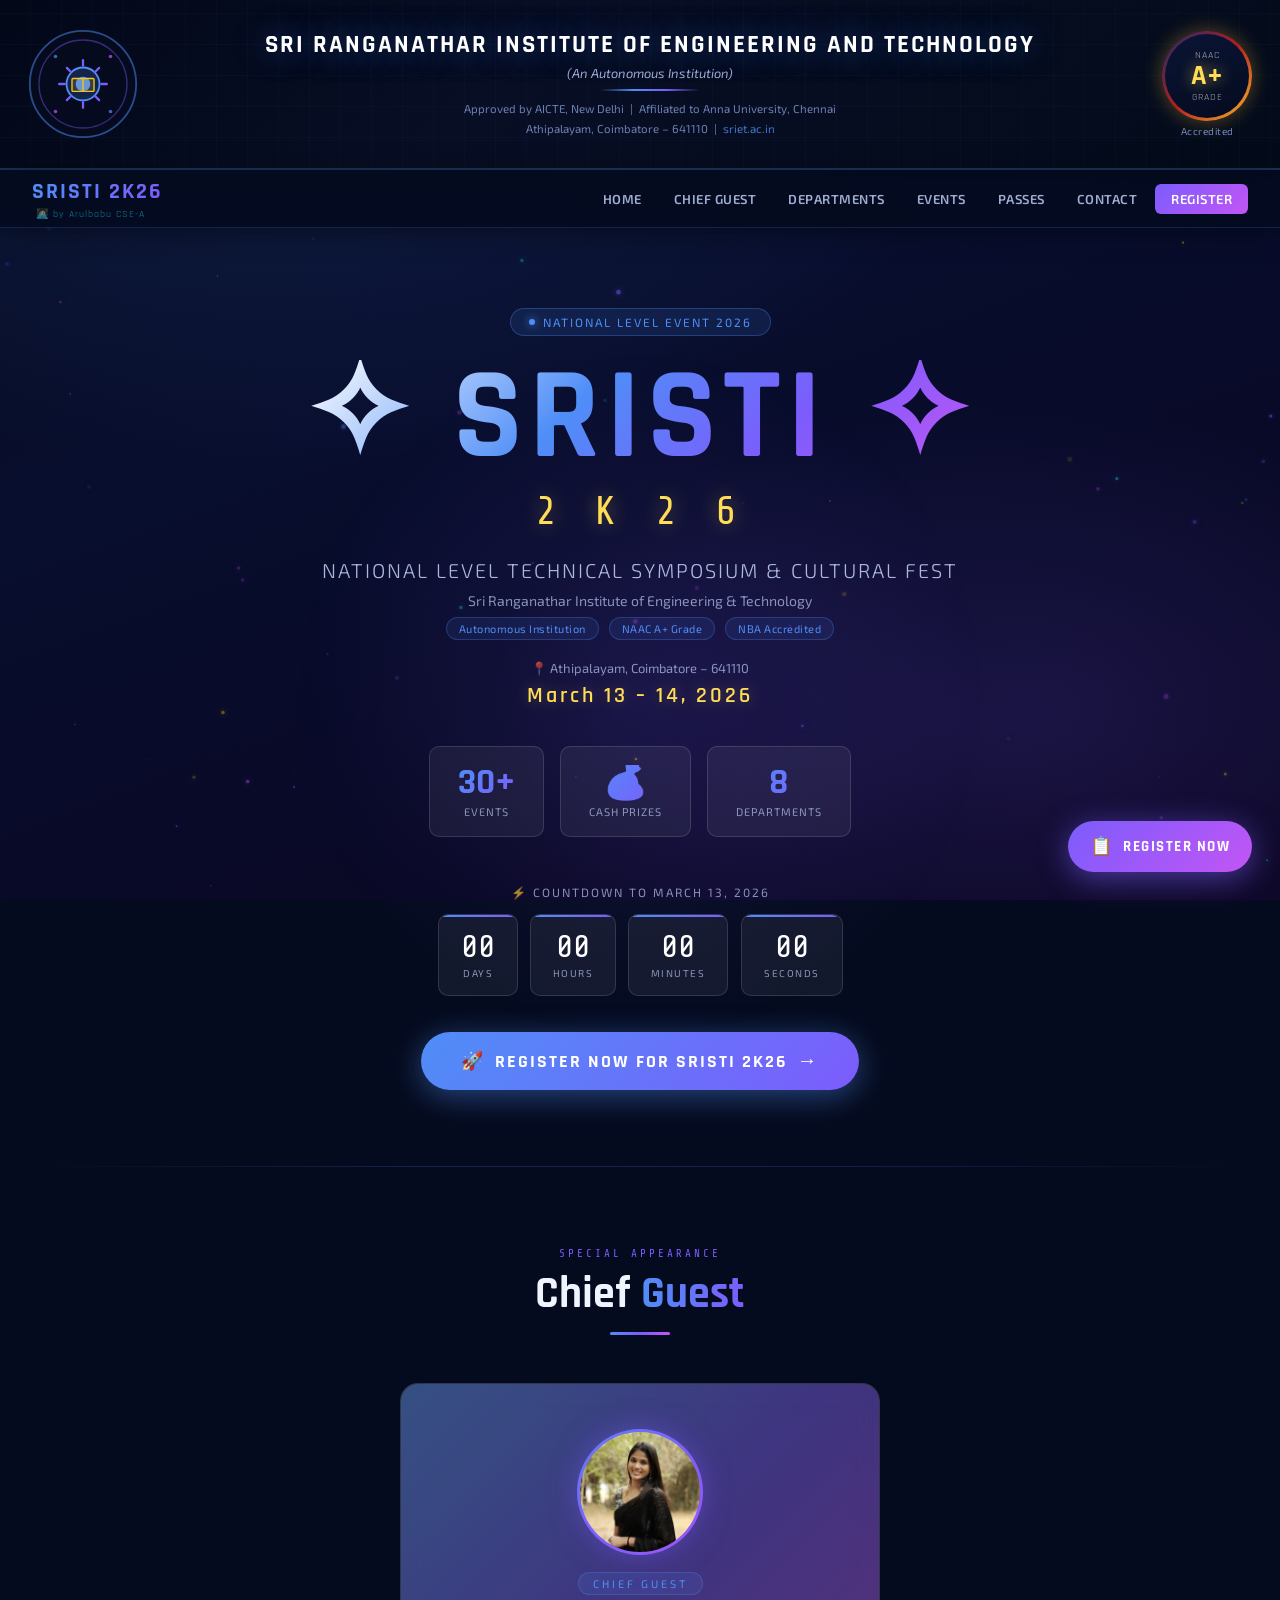
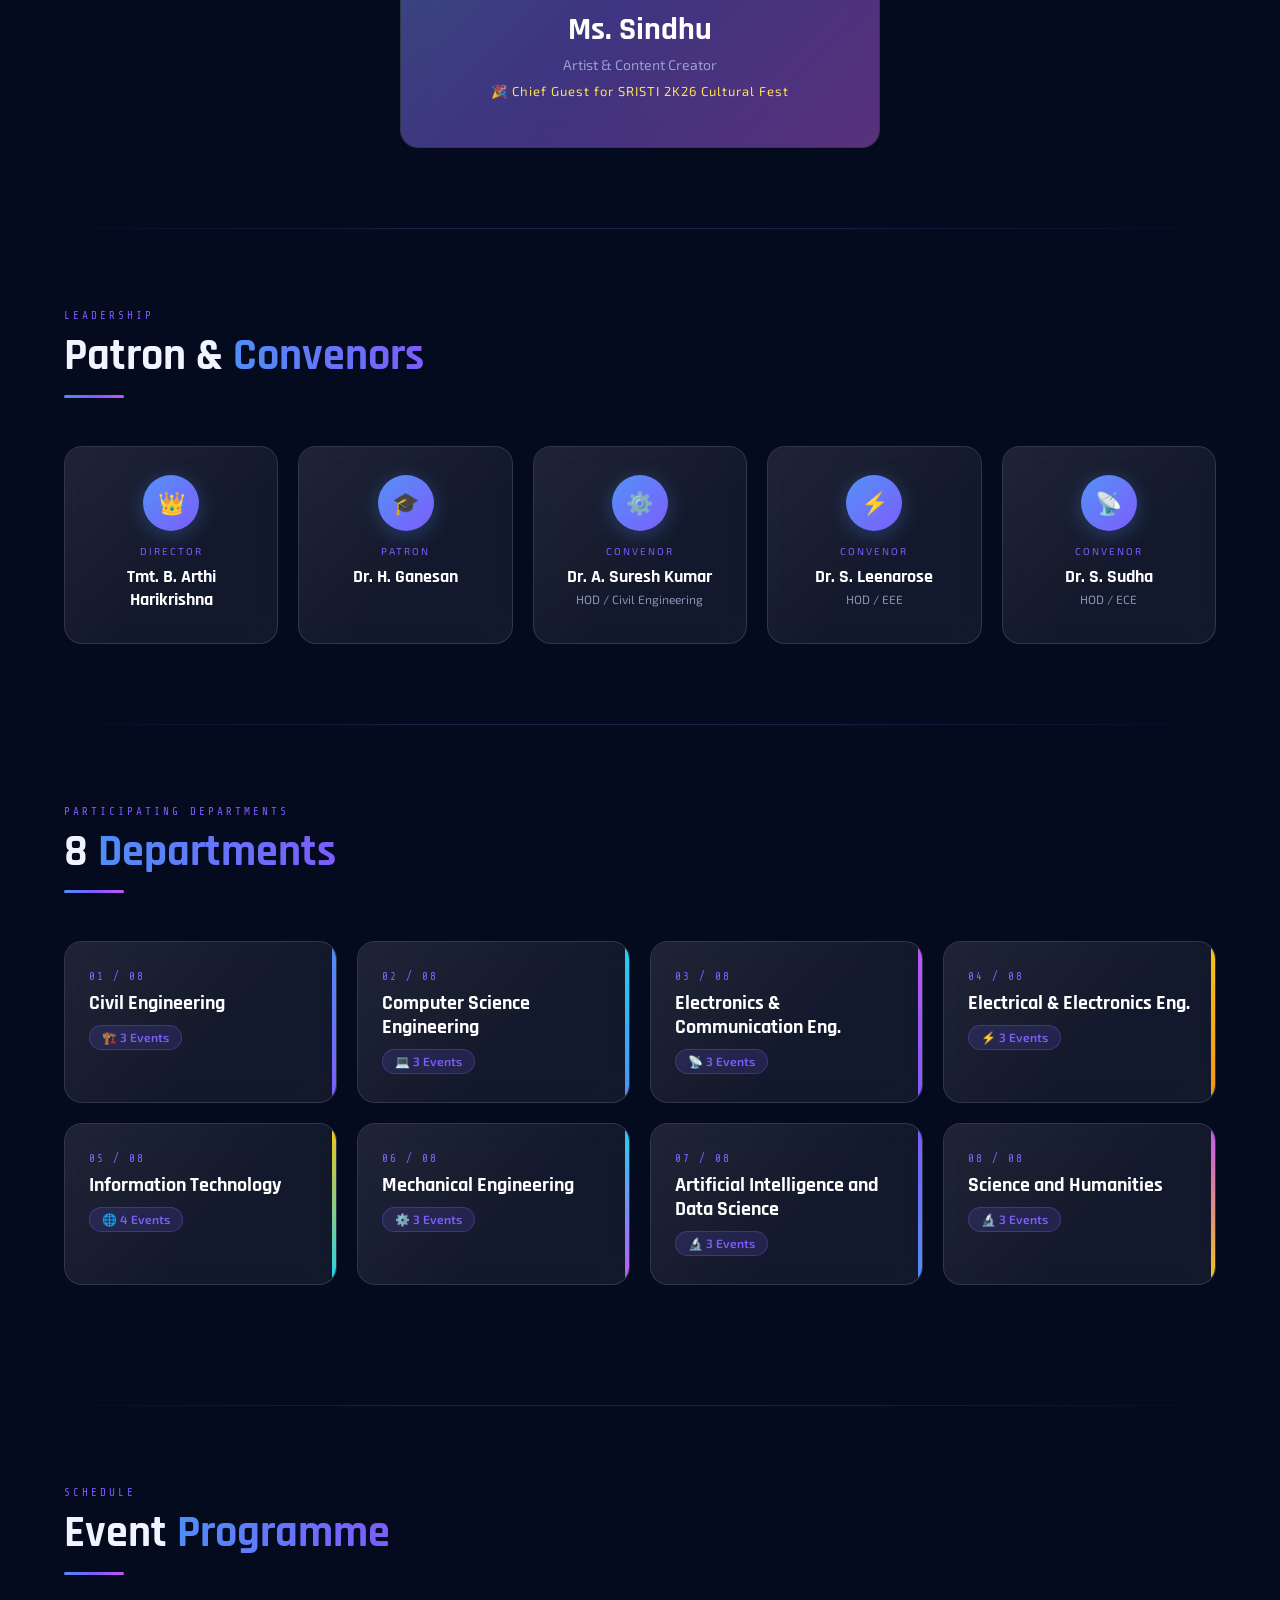
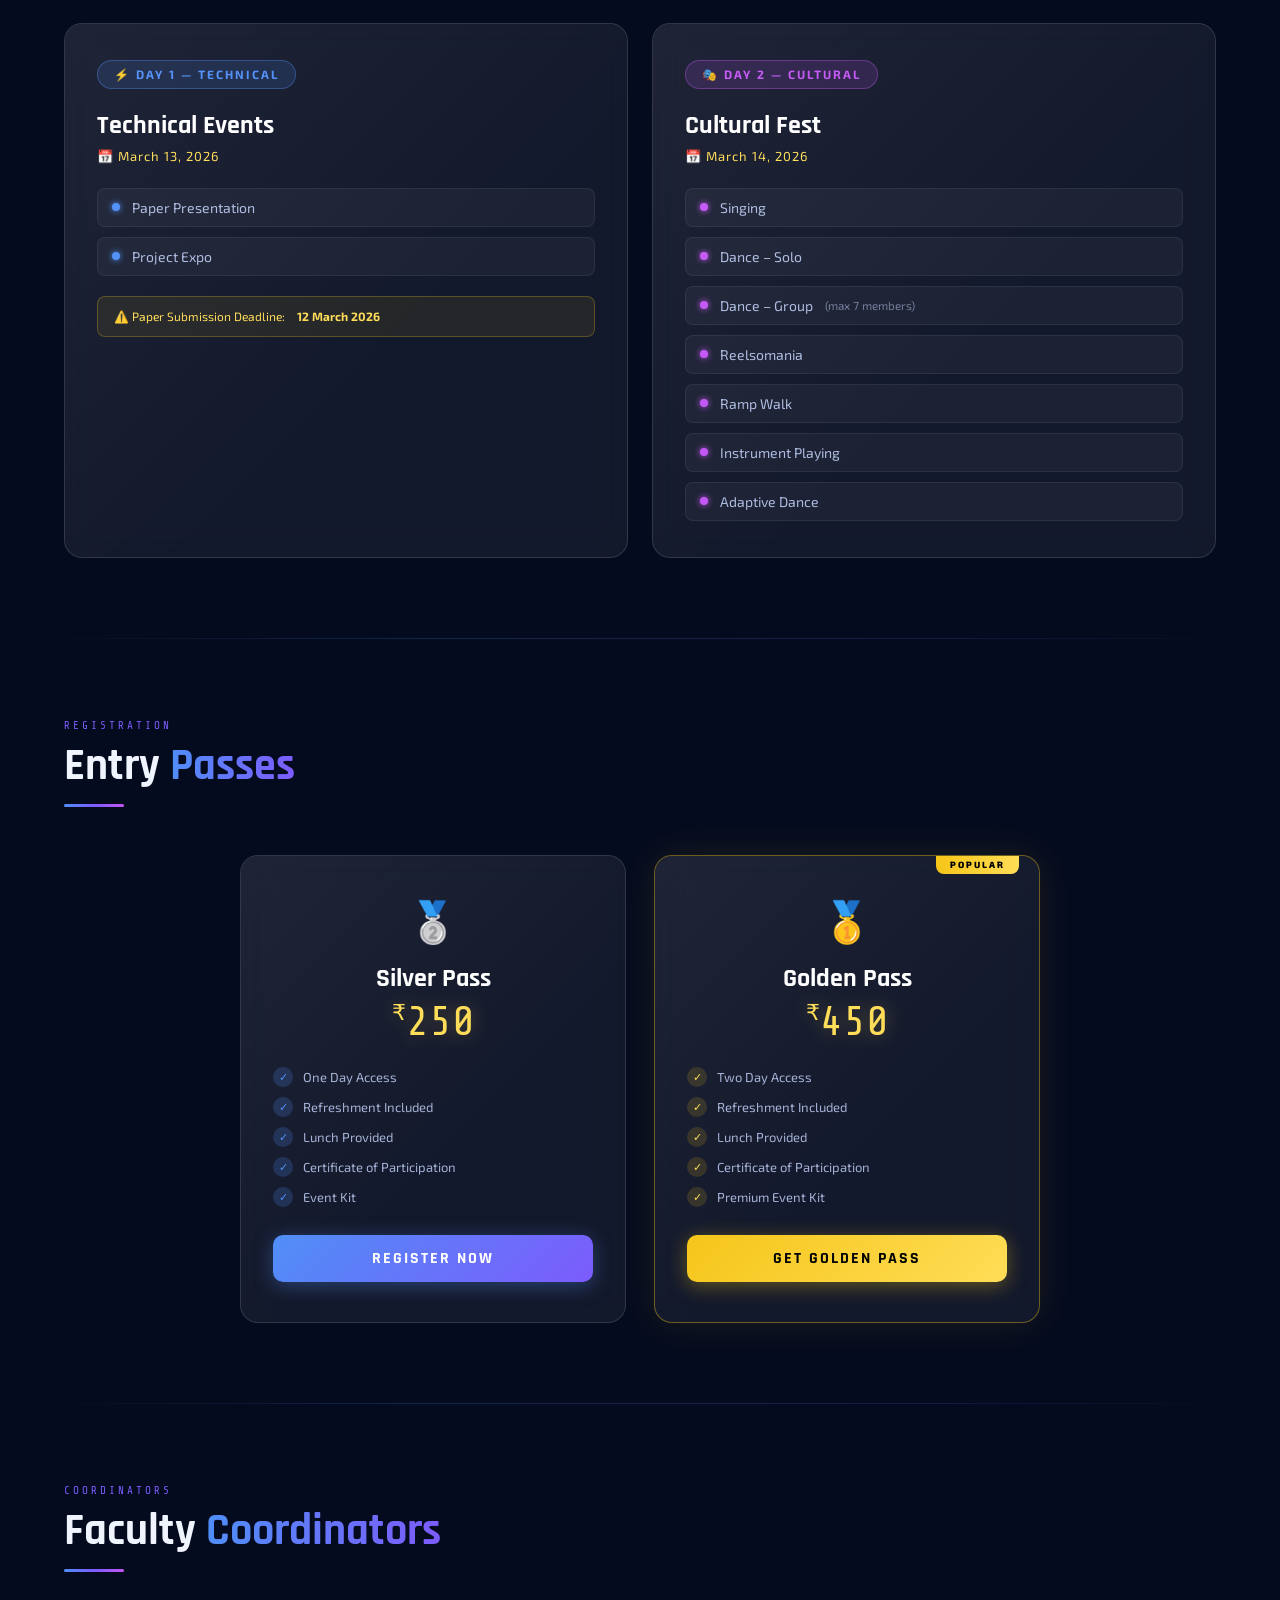
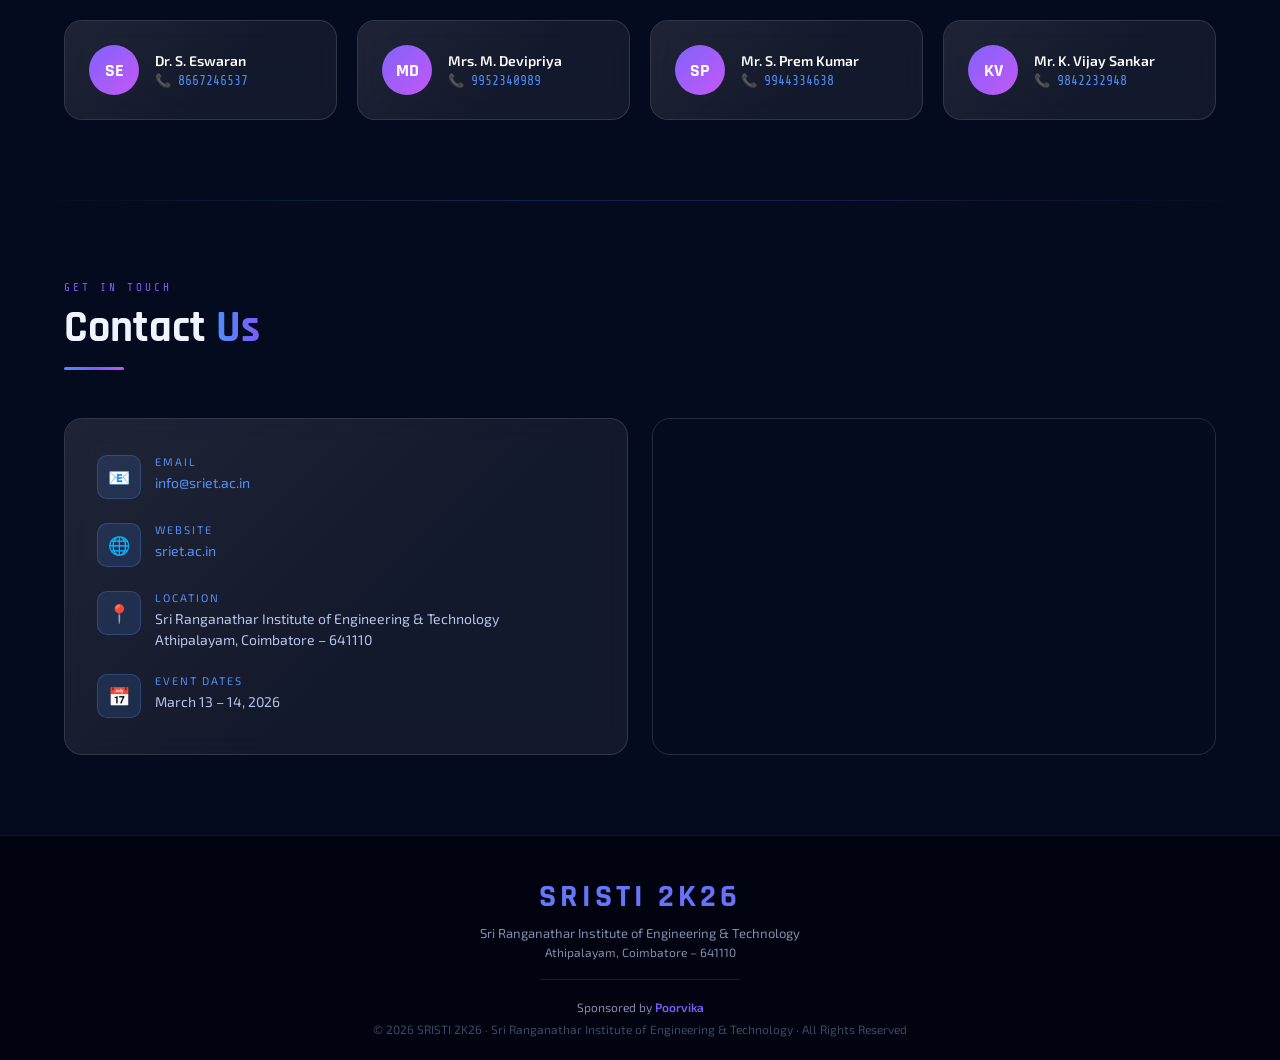
==== commit 8c1e7b5a: "sristi" ====
--- a/index.html
+++ b/index.html
@@ -6,7 +6,7 @@
 <title>SRISTI 2K26 – National Level Technical Symposium & Cultural Fest | SRIET</title>
 <link rel="preconnect" href="https://fonts.googleapis.com">
 <link rel="preconnect" href="https://fonts.gstatic.com" crossorigin>
-<link rel="icon" type="image/png" href="logo.png">
+<link rel="icon" type="image/png" href="logo sriet.png">
 <link href="https://fonts.googleapis.com/css2?family=Rajdhani:wght@400;500;600;700&family=Exo+2:ital,wght@0,300;0,400;0,600;0,700;0,900;1,400&family=Share+Tech+Mono&display=swap" rel="stylesheet">
 <link rel="stylesheet" href="style.css">
 </head>
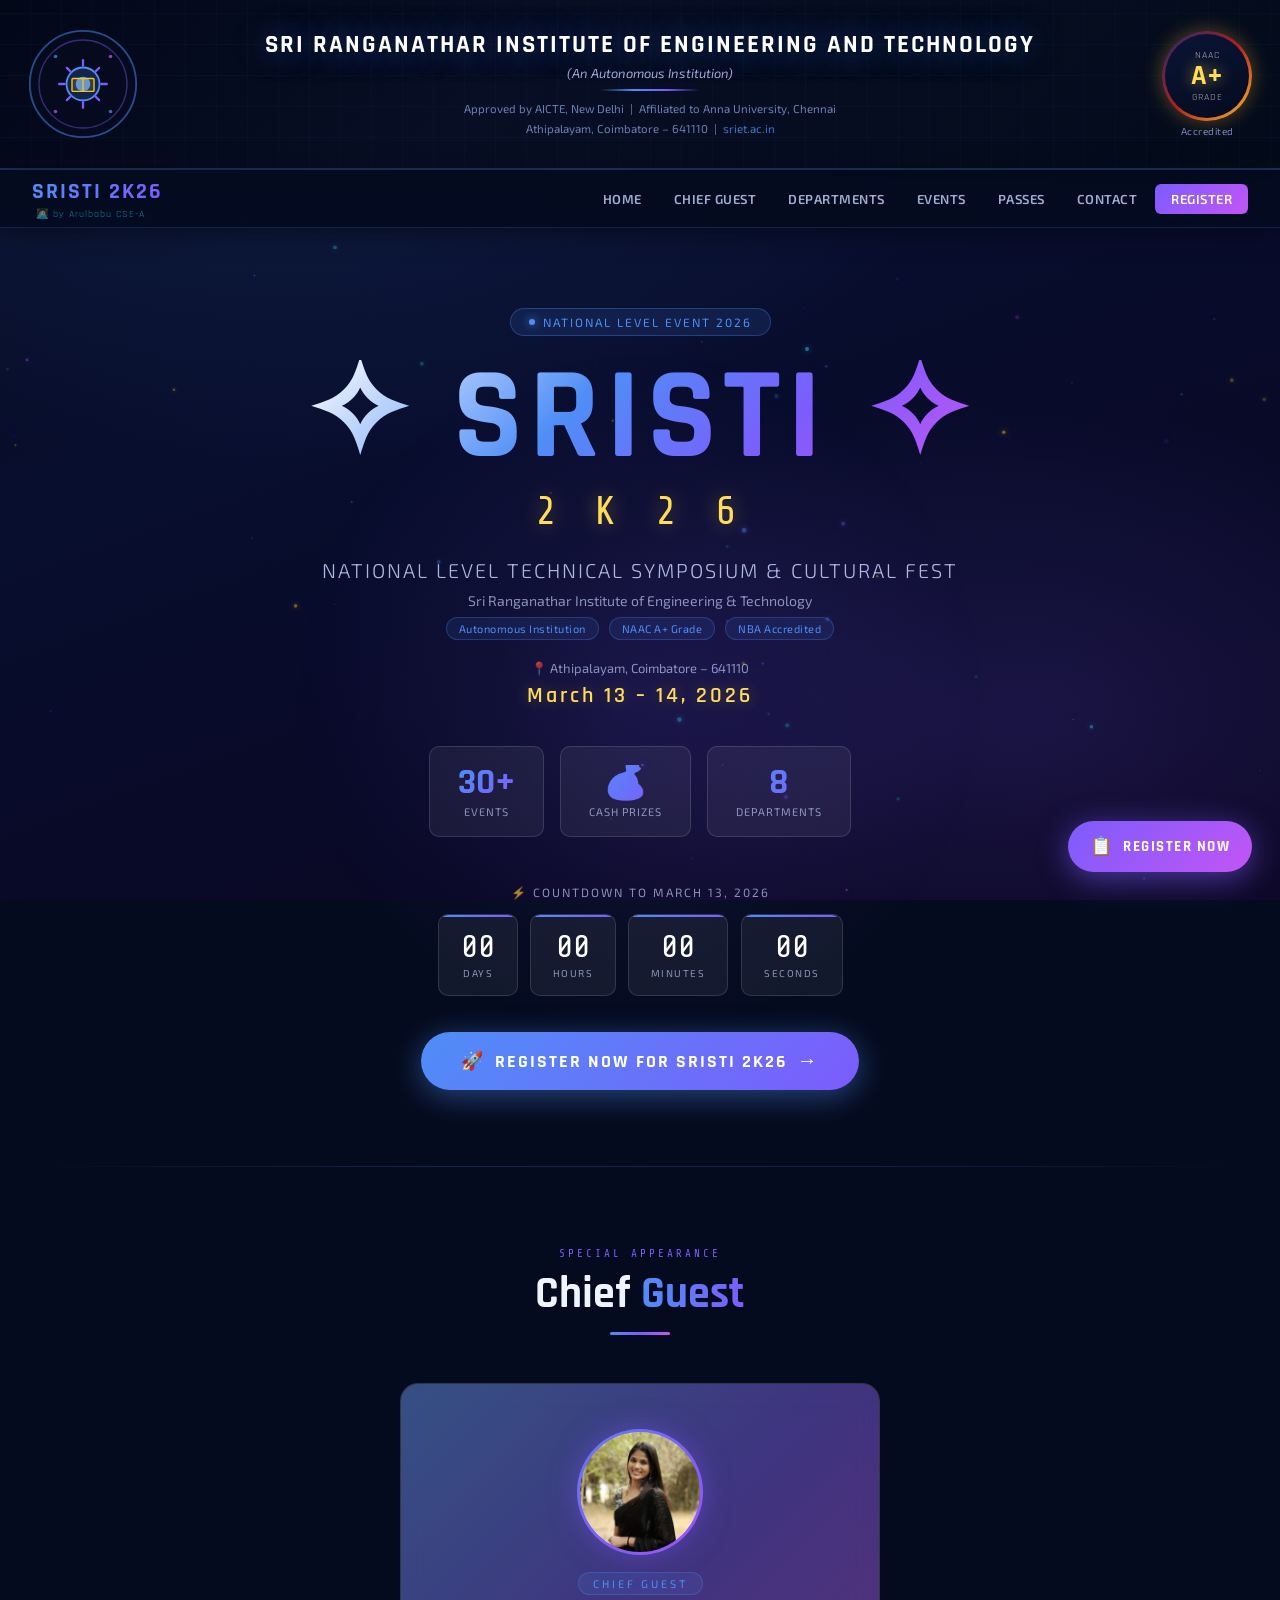
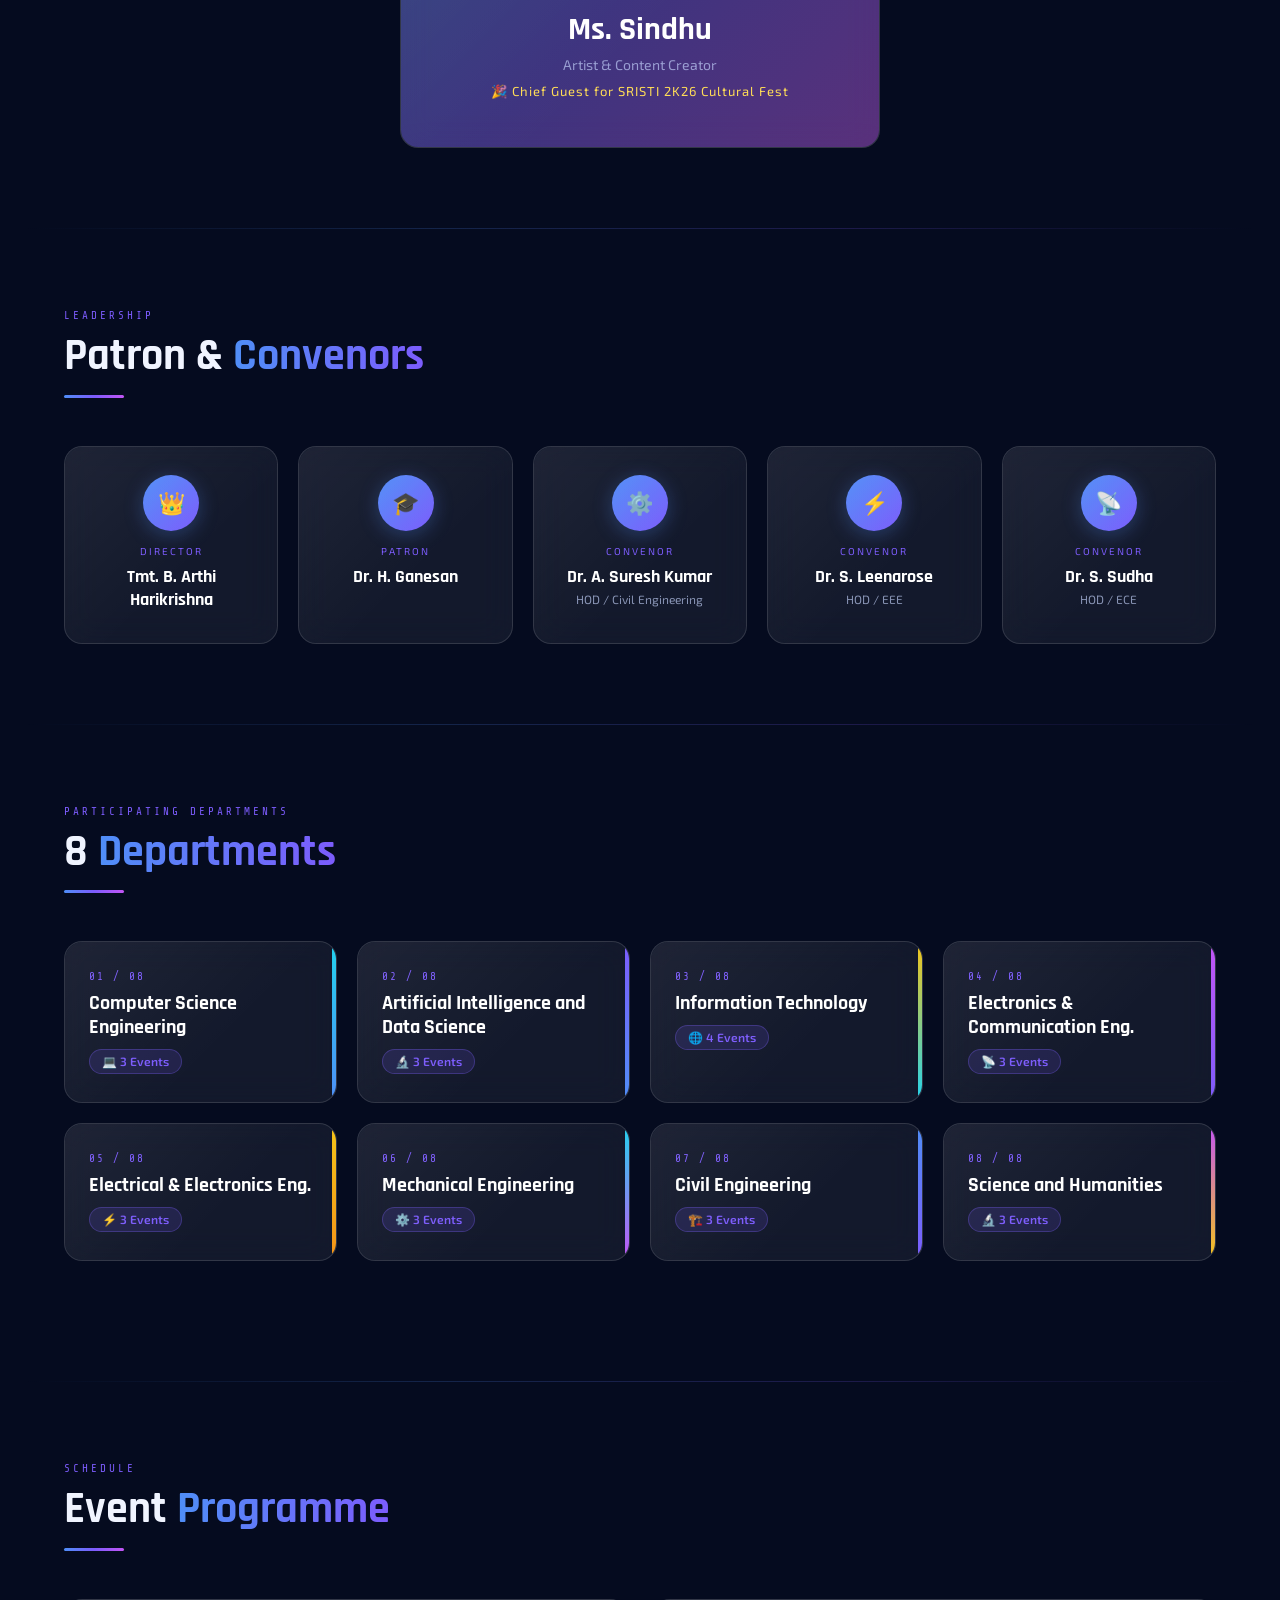
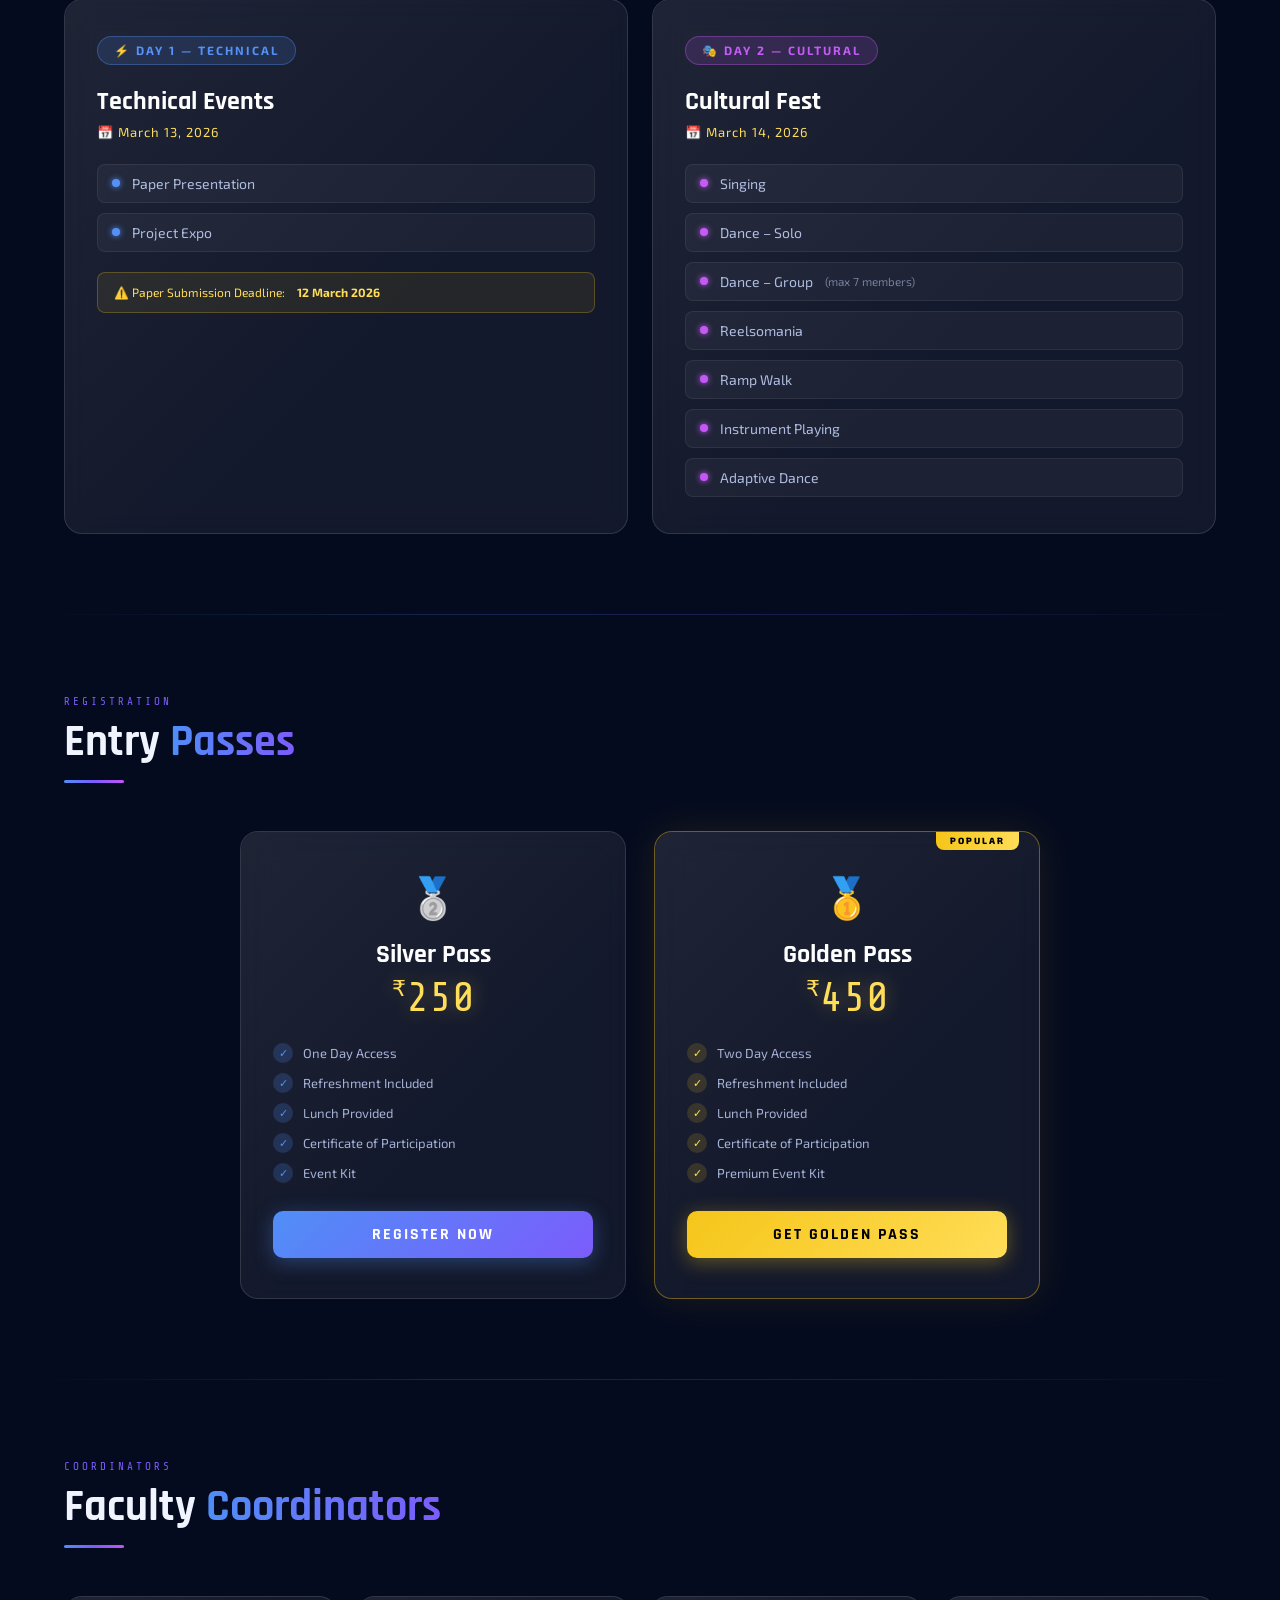
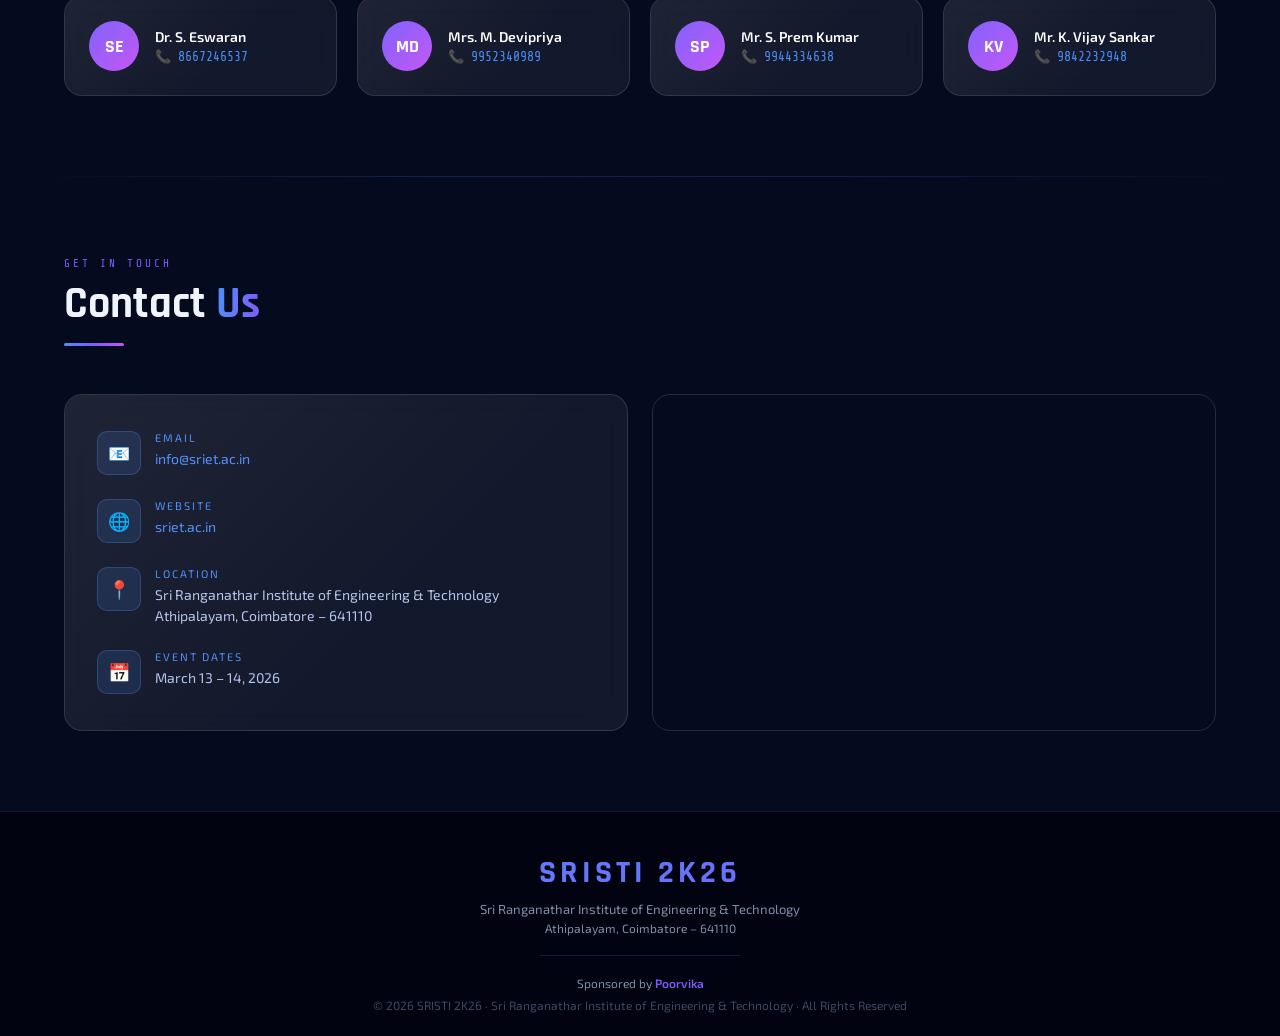
==== commit f6fb1edf: "sristi" ====
--- a/index.html
+++ b/index.html
@@ -162,13 +162,13 @@
   <h2 class="section-title">8 <span>Departments</span></h2>
   <div class="section-divider"></div>
   <div class="dept-grid">
-    <div class="glass-card dept-card reveal" onclick="openDept('civil')"><div class="dept-accent"></div><div class="dept-num">01 / 08</div><div class="dept-name">Civil Engineering</div><span class="dept-events-count">🏗️ 3 Events</span></div>
-    <div class="glass-card dept-card reveal" onclick="openDept('cse')"><div class="dept-accent"></div><div class="dept-num">02 / 08</div><div class="dept-name">Computer Science Engineering</div><span class="dept-events-count">💻 3 Events</span></div>
-    <div class="glass-card dept-card reveal" onclick="openDept('ece')"><div class="dept-accent"></div><div class="dept-num">03 / 08</div><div class="dept-name">Electronics &amp; Communication Eng.</div><span class="dept-events-count">📡 3 Events</span></div>
-    <div class="glass-card dept-card reveal" onclick="openDept('eee')"><div class="dept-accent"></div><div class="dept-num">04 / 08</div><div class="dept-name">Electrical &amp; Electronics Eng.</div><span class="dept-events-count">⚡ 3 Events</span></div>
-    <div class="glass-card dept-card reveal" onclick="openDept('it')"><div class="dept-accent"></div><div class="dept-num">05 / 08</div><div class="dept-name">Information Technology</div><span class="dept-events-count">🌐 4 Events</span></div>
+    <div class="glass-card dept-card reveal" onclick="openDept('cse')"><div class="dept-accent"></div><div class="dept-num">01 / 08</div><div class="dept-name">Computer Science Engineering</div><span class="dept-events-count">💻 3 Events</span></div>
+    <div class="glass-card dept-card reveal" onclick="openDept('aids')"><div class="dept-accent"></div><div class="dept-num">02 / 08</div><div class="dept-name">Artificial Intelligence and Data Science</div><span class="dept-events-count">🔬 3 Events</span></div>
+    <div class="glass-card dept-card reveal" onclick="openDept('it')"><div class="dept-accent"></div><div class="dept-num">03 / 08</div><div class="dept-name">Information Technology</div><span class="dept-events-count">🌐 4 Events</span></div>
+    <div class="glass-card dept-card reveal" onclick="openDept('ece')"><div class="dept-accent"></div><div class="dept-num">04 / 08</div><div class="dept-name">Electronics &amp; Communication Eng.</div><span class="dept-events-count">📡 3 Events</span></div>
+    <div class="glass-card dept-card reveal" onclick="openDept('eee')"><div class="dept-accent"></div><div class="dept-num">05 / 08</div><div class="dept-name">Electrical &amp; Electronics Eng.</div><span class="dept-events-count">⚡ 3 Events</span></div>
     <div class="glass-card dept-card reveal" onclick="openDept('mech')"><div class="dept-accent"></div><div class="dept-num">06 / 08</div><div class="dept-name">Mechanical Engineering</div><span class="dept-events-count">⚙️ 3 Events</span></div>
-    <div class="glass-card dept-card reveal" onclick="openDept('aids')"><div class="dept-accent"></div><div class="dept-num">07 / 08</div><div class="dept-name">Artificial Intelligence and Data Science</div><span class="dept-events-count">🔬 3 Events</span></div>
+    <div class="glass-card dept-card reveal" onclick="openDept('civil')"><div class="dept-accent"></div><div class="dept-num">07 / 08</div><div class="dept-name">Civil Engineering</div><span class="dept-events-count">🏗️ 3 Events</span></div>
     <div class="glass-card dept-card reveal" onclick="openDept('sh')"><div class="dept-accent"></div><div class="dept-num">08 / 08</div><div class="dept-name">Science and Humanities</div><span class="dept-events-count">🔬 3 Events</span></div>
   </div>
   <div id="dept-details-container" class="dept-details-container">
--- a/style.css
+++ b/style.css
@@ -162,13 +162,13 @@
 .dept-name { font-family: 'Rajdhani', sans-serif; font-size: 20px; font-weight: 700; color: #fff; margin-bottom: 10px; line-height: 1.2; }
 .dept-events-count { display: inline-flex; align-items: center; gap: 6px; background: rgba(124,92,252,0.15); border: 1px solid rgba(124,92,252,0.3); border-radius: 20px; padding: 4px 12px; font-size: 12px; color: var(--accent2); font-weight: 600; }
 .dept-accent { position: absolute; top: 0; right: 0; width: 4px; height: 100%; border-radius: 0 var(--radius) var(--radius) 0; }
-.dept-card:nth-child(1) .dept-accent { background: linear-gradient(180deg, #4f8ef7, #7c5cfc); }
-.dept-card:nth-child(2) .dept-accent { background: linear-gradient(180deg, #22d3ee, #4f8ef7); }
-.dept-card:nth-child(3) .dept-accent { background: linear-gradient(180deg, #c355f5, #7c5cfc); }
-.dept-card:nth-child(4) .dept-accent { background: linear-gradient(180deg, #f5c518, #f59318); }
-.dept-card:nth-child(5) .dept-accent { background: linear-gradient(180deg, #f5c518, #22d3ee); }
+.dept-card:nth-child(1) .dept-accent { background: linear-gradient(180deg, #22d3ee, #4f8ef7); }
+.dept-card:nth-child(2) .dept-accent { background: linear-gradient(180deg, #7c5cfc, #4f8ef7); }
+.dept-card:nth-child(3) .dept-accent { background: linear-gradient(180deg, #f5c518, #22d3ee); }
+.dept-card:nth-child(4) .dept-accent { background: linear-gradient(180deg, #c355f5, #7c5cfc); }
+.dept-card:nth-child(5) .dept-accent { background: linear-gradient(180deg, #f5c518, #f59318); }
 .dept-card:nth-child(6) .dept-accent { background: linear-gradient(180deg, #22d3ee, #c355f5); }
-.dept-card:nth-child(7) .dept-accent { background: linear-gradient(180deg, #7c5cfc, #4f8ef7); }
+.dept-card:nth-child(7) .dept-accent { background: linear-gradient(180deg, #4f8ef7, #7c5cfc); }
 .dept-card:nth-child(8) .dept-accent { background: linear-gradient(180deg, #c355f5, #f5c518); }
 
 /* ===== EVENTS ===== */
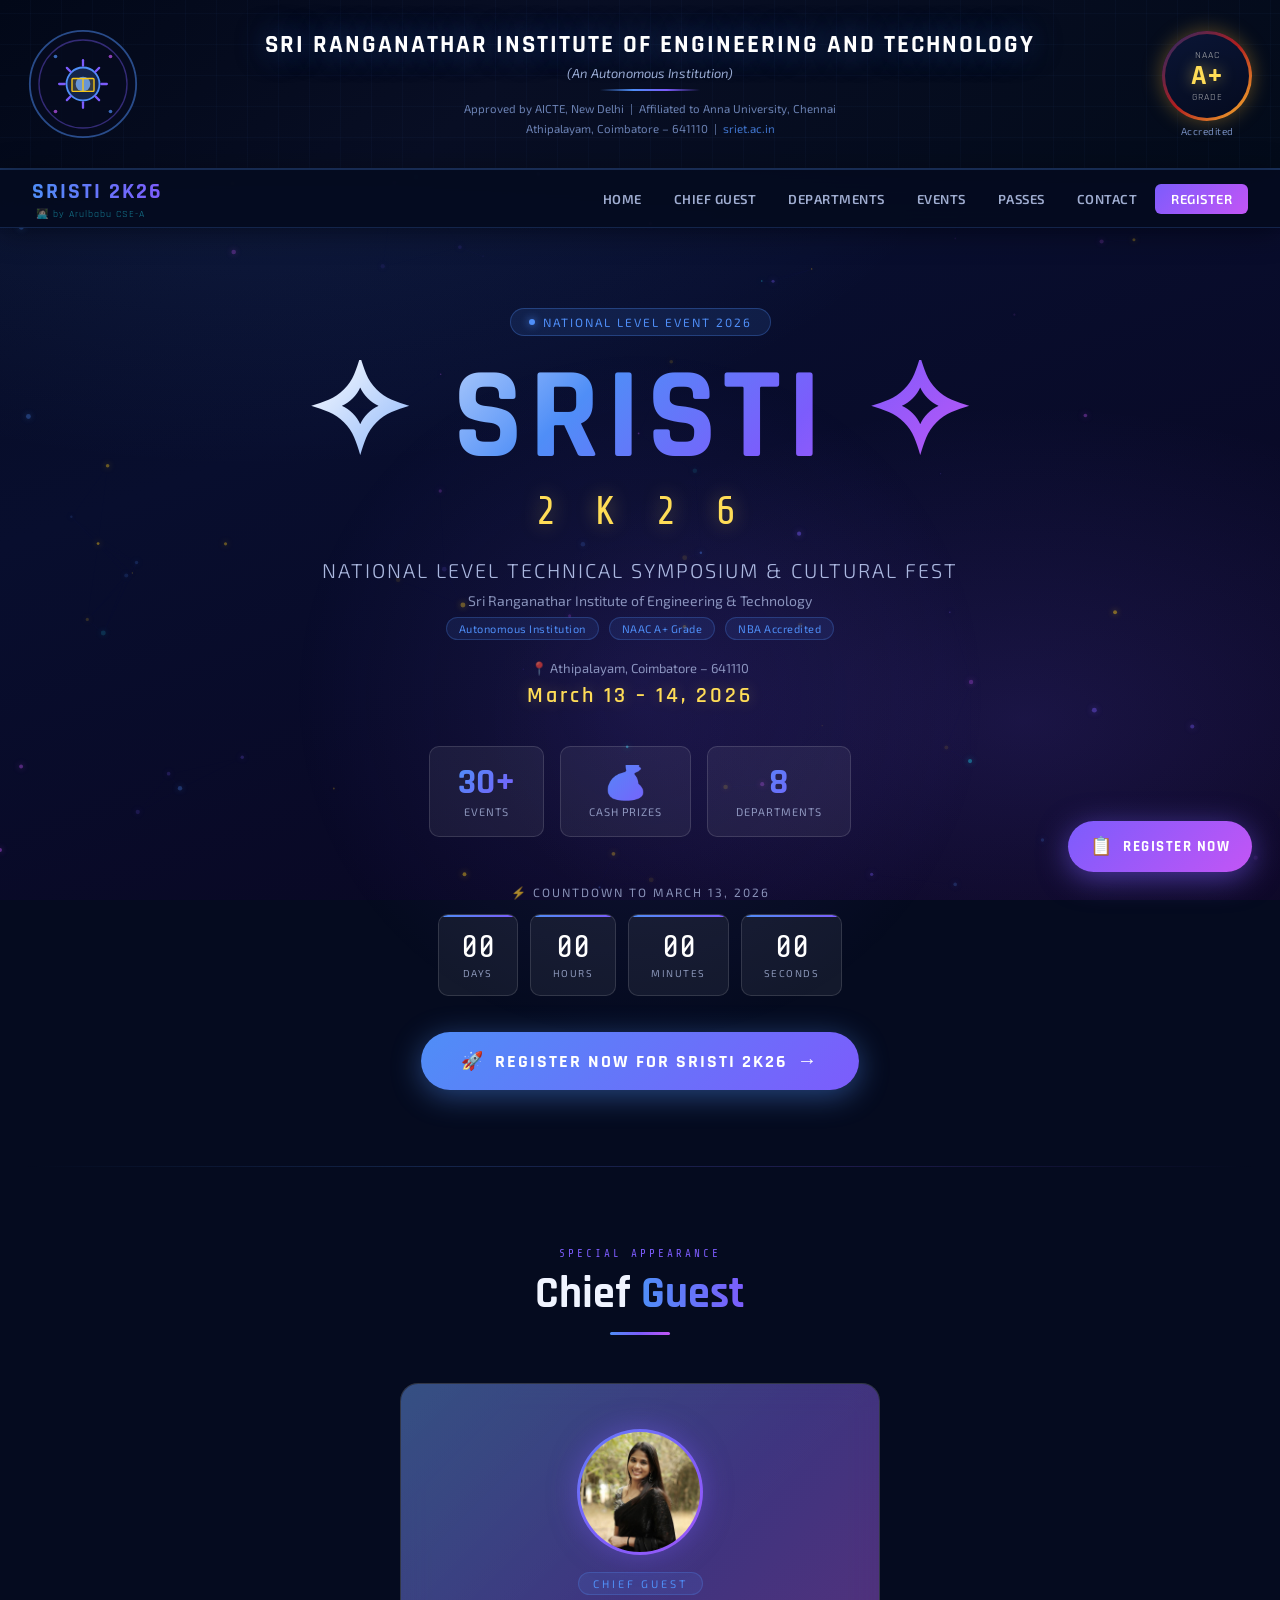
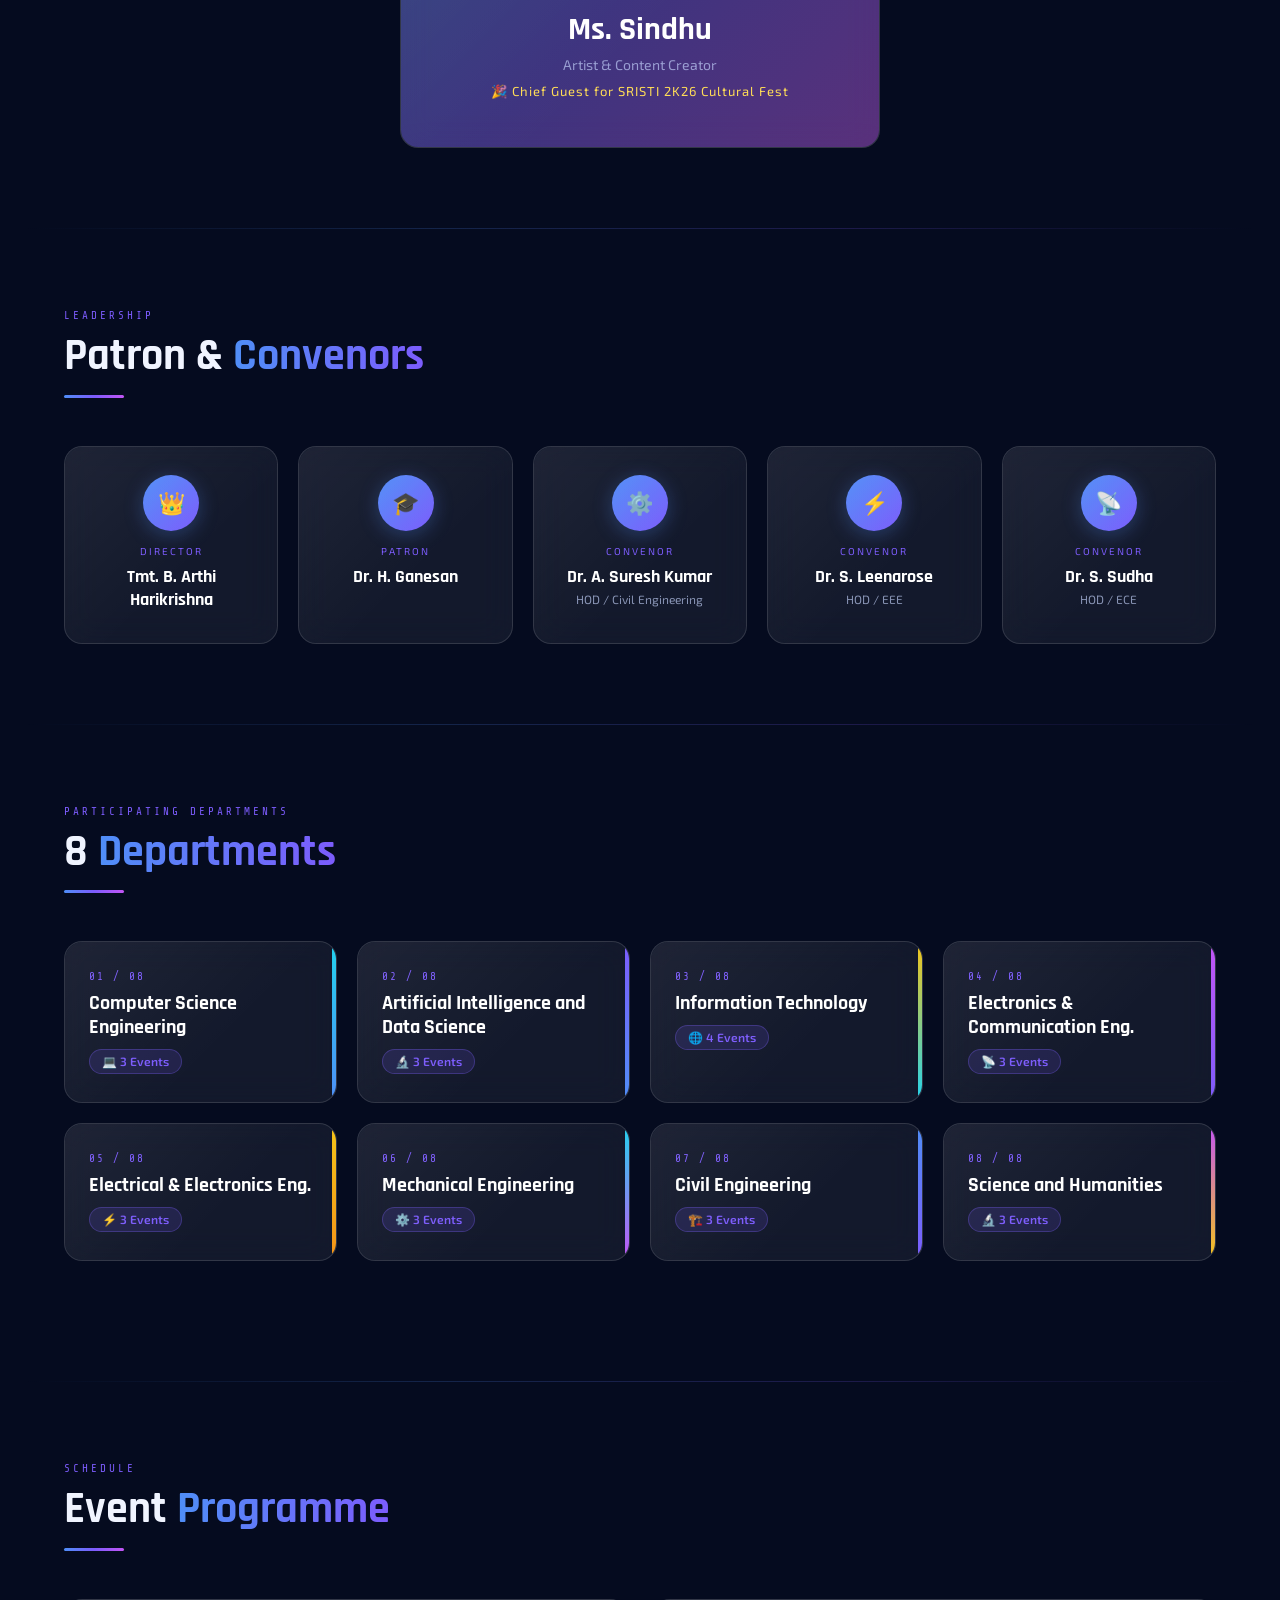
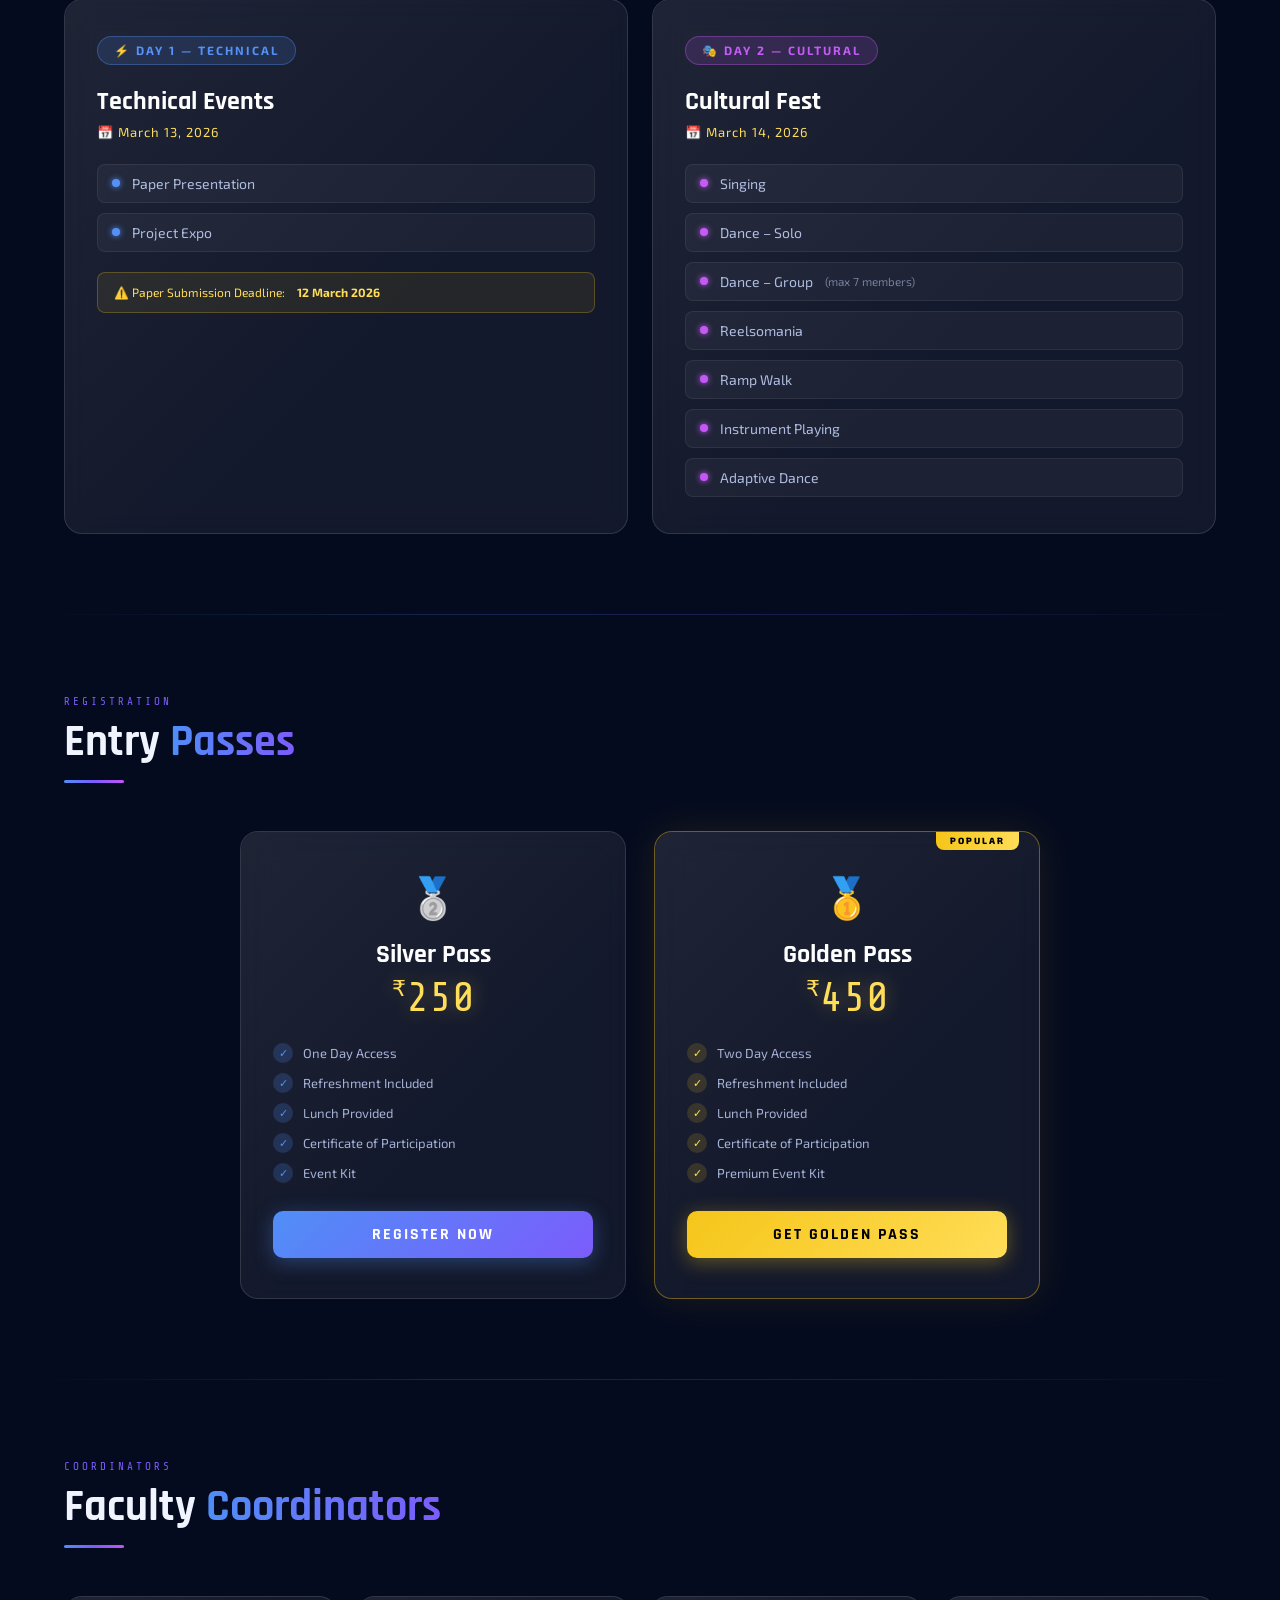
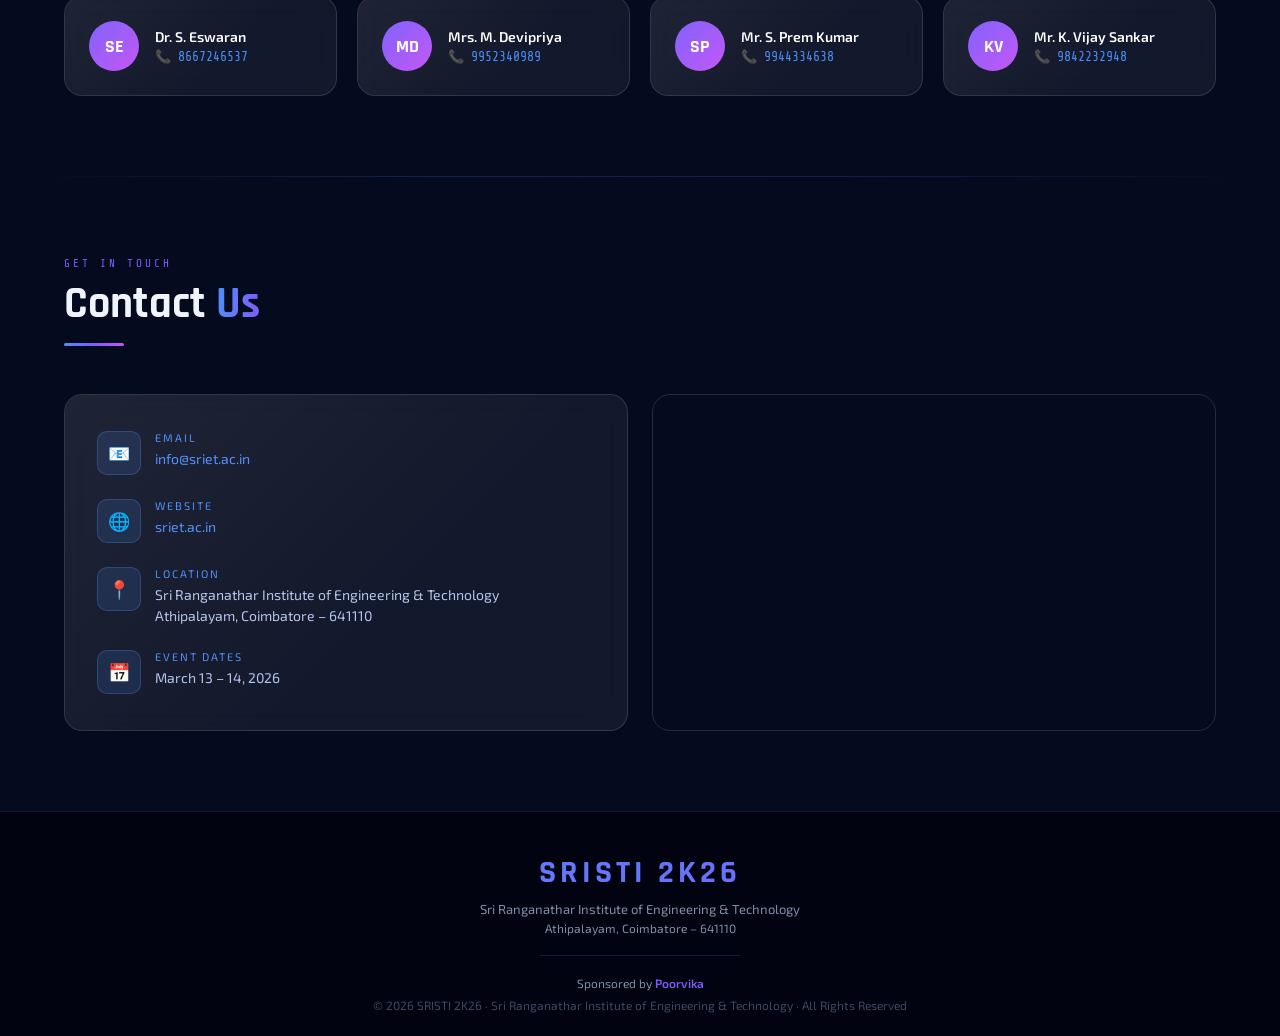
==== commit 9e202f72: "sristi" ====
--- a/index.html
+++ b/index.html
@@ -202,9 +202,9 @@
       <div class="dept-events">
         <h3>Civil Events</h3>
         <ul>
-          <li>Model the Wonder — Technical</li>
-          <li>CADD Modelling — Technical</li>
-          <li>Code Cracking — Technical</li>
+          <li>Model the Wonder <span class="badge technical">Technical</span></li>
+          <li>CADD Modelling <span class="badge technical">Technical</span></li>
+          <li>Code Cracking <span class="badge technical">Technical</span></li>
         </ul>
         <h4>Common Events</h4>
         <div class="common-events">
@@ -246,9 +246,9 @@
       <div class="dept-events">
         <h3>CSE Events</h3>
         <ul>
-          <li>Capture the Flag — Technical</li>
-          <li>Code Debugging — Technical</li>
-          <li>Dumb Charades — Non-Technical</li>
+          <li>Capture the Flag <span class="badge technical">Technical</span></li>
+          <li>Code Debugging <span class="badge technical">Technical</span></li>
+          <li>Dumb Charades <span class="badge non-technical">Non-Technical</span></li>
         </ul>
         <h4>Common Events</h4>
         <div class="common-events">
@@ -290,9 +290,9 @@
       <div class="dept-events">
         <h3>ECE Events</h3>
         <ul>
-          <li>1 Minute Engineer — Technical</li>
-          <li>3D Show — Technical</li>
-          <li>Start Music — Non-Technical</li>
+          <li>1 Minute Engineer <span class="badge technical">Technical</span></li>
+          <li>3D Show <span class="badge technical">Technical</span></li>
+          <li>Start Music <span class="badge non-technical">Non-Technical</span></li>
         </ul>
         <h4>Common Events</h4>
         <div class="common-events">
@@ -334,9 +334,9 @@
       <div class="dept-events">
         <h3>EEE Events</h3>
         <ul>
-          <li>Bomb Squad — Technical</li>
-          <li>Mindscape Rumble — Technical</li>
-          <li>IPL Auction — Non-Technical</li>
+          <li>Bomb Squad <span class="badge technical">Technical</span></li>
+          <li>Mindscape Rumble <span class="badge technical">Technical</span></li>
+          <li>IPL Auction <span class="badge non-technical">Non-Technical</span></li>
         </ul>
         <h4>Common Events</h4>
         <div class="common-events">
@@ -378,11 +378,11 @@
       <div class="dept-events">
         <h3>IT Events</h3>
         <ul>
-          <li>Blindrix — Technical</li>
-          <li>Techwhiz — Technical</li>
-          <li>Typing Thunder — Non-Technical</li>
-          <li>Creativity Fest — Non-Technical</li>
-          <li>E-Sports — Non-Technical</li>
+          <li>Blindrix <span class="badge technical">Technical</span></li>
+          <li>Techwhiz <span class="badge technical">Technical</span></li>
+          <li>Typing Thunder <span class="badge non-technical">Non-Technical</span></li>
+          <li>Creativity Fest <span class="badge non-technical">Non-Technical</span></li>
+          <li>E-Sports <span class="badge non-technical">Non-Technical</span></li>
         </ul>
         <h4>Common Events</h4>
         <div class="common-events">
@@ -424,9 +424,9 @@
       <div class="dept-events">
         <h3>Mechanical Events</h3>
         <ul>
-          <li>Mechanical Quiz — Technical</li>
-          <li>Tool Finder — Technical</li>
-          <li>CADD Modelling — Technical</li>
+          <li>Mechanical Quiz <span class="badge technical">Technical</span></li>
+          <li>Tool Finder <span class="badge technical">Technical</span></li>
+          <li>CADD Modelling <span class="badge technical">Technical</span></li>
         </ul>
         <h4>Common Events</h4>
         <div class="common-events">
@@ -466,11 +466,11 @@
       <div class="dept-events">
         <h3>AI & DS Events</h3>
         <ul>
-          <li>Cyber Squad — Technical</li>
-          <li>Tackle the Idea — Technical</li>
-          <li>Memezzo — Non-Technical</li>
-          <li>IPL Auction — Non-Technical</li>
-          <li>Spot the Lie — Non-Technical</li>
+          <li>Cyber Squad <span class="badge technical">Technical</span></li>
+          <li>Tackle the Idea <span class="badge technical">Technical</span></li>
+          <li>Memezzo <span class="badge non-technical">Non-Technical</span></li>
+          <li>IPL Auction <span class="badge non-technical">Non-Technical</span></li>
+          <li>Spot the Lie <span class="badge non-technical">Non-Technical</span></li>
         </ul>
         <h4>Common Events</h4>
         <div class="common-events">
@@ -510,9 +510,9 @@
       <div class="dept-events">
         <h3>S&H Events</h3>
         <ul>
-          <li>Photography — Creative</li>
-          <li>Treasure Hunt — Non-Technical</li>
-          <li>E-Games — Non-Technical</li>
+          <li>Photography <span class="badge creative">Creative</span></li>
+          <li>Treasure Hunt <span class="badge non-technical">Non-Technical</span></li>
+          <li>E-Games <span class="badge non-technical">Non-Technical</span></li>
         </ul>
         <h4>Common Events</h4>
         <div class="common-events">
--- a/style.css
+++ b/style.css
@@ -335,7 +335,11 @@
 .dept-events { margin-bottom: 40px; }
 .dept-events h3 { font-family: 'Rajdhani', sans-serif; font-size: 24px; color: #fff; margin-bottom: 20px; }
 .dept-events ul { list-style: none; padding: 0; }
-.dept-events li { background: var(--glass); border: 1px solid var(--glass-border); border-radius: 8px; padding: 12px 16px; margin-bottom: 10px; color: #fff; }
+.dept-events li { background: var(--glass); border: 1px solid var(--glass-border); border-radius: 8px; padding: 12px 16px; margin-bottom: 10px; color: #fff; display: flex; justify-content: space-between; align-items: center; }
+.badge { padding: 4px 8px; border-radius: 12px; font-size: 10px; font-weight: 600; text-transform: uppercase; letter-spacing: 1px; }
+.badge.technical { background: linear-gradient(135deg, #22d3ee, #4f8ef7); color: #fff; box-shadow: 0 0 10px rgba(34, 211, 238, 0.5); }
+.badge.non-technical { background: linear-gradient(135deg, #c355f5, #7c5cfc); color: #fff; box-shadow: 0 0 10px rgba(195, 85, 245, 0.5); }
+.badge.creative { background: linear-gradient(135deg, #f5c518, #f59318); color: #fff; box-shadow: 0 0 10px rgba(245, 197, 24, 0.5); }
 .dept-events h4 { font-size: 18px; color: var(--accent2); margin: 20px 0 10px; }
 .common-events { display: flex; gap: 10px; flex-wrap: wrap; }
 .common-events button { background: linear-gradient(135deg, var(--accent), var(--accent2)); color: #fff; border: none; padding: 10px 20px; border-radius: 8px; cursor: pointer; font-weight: 600; transition: transform 0.2s; }
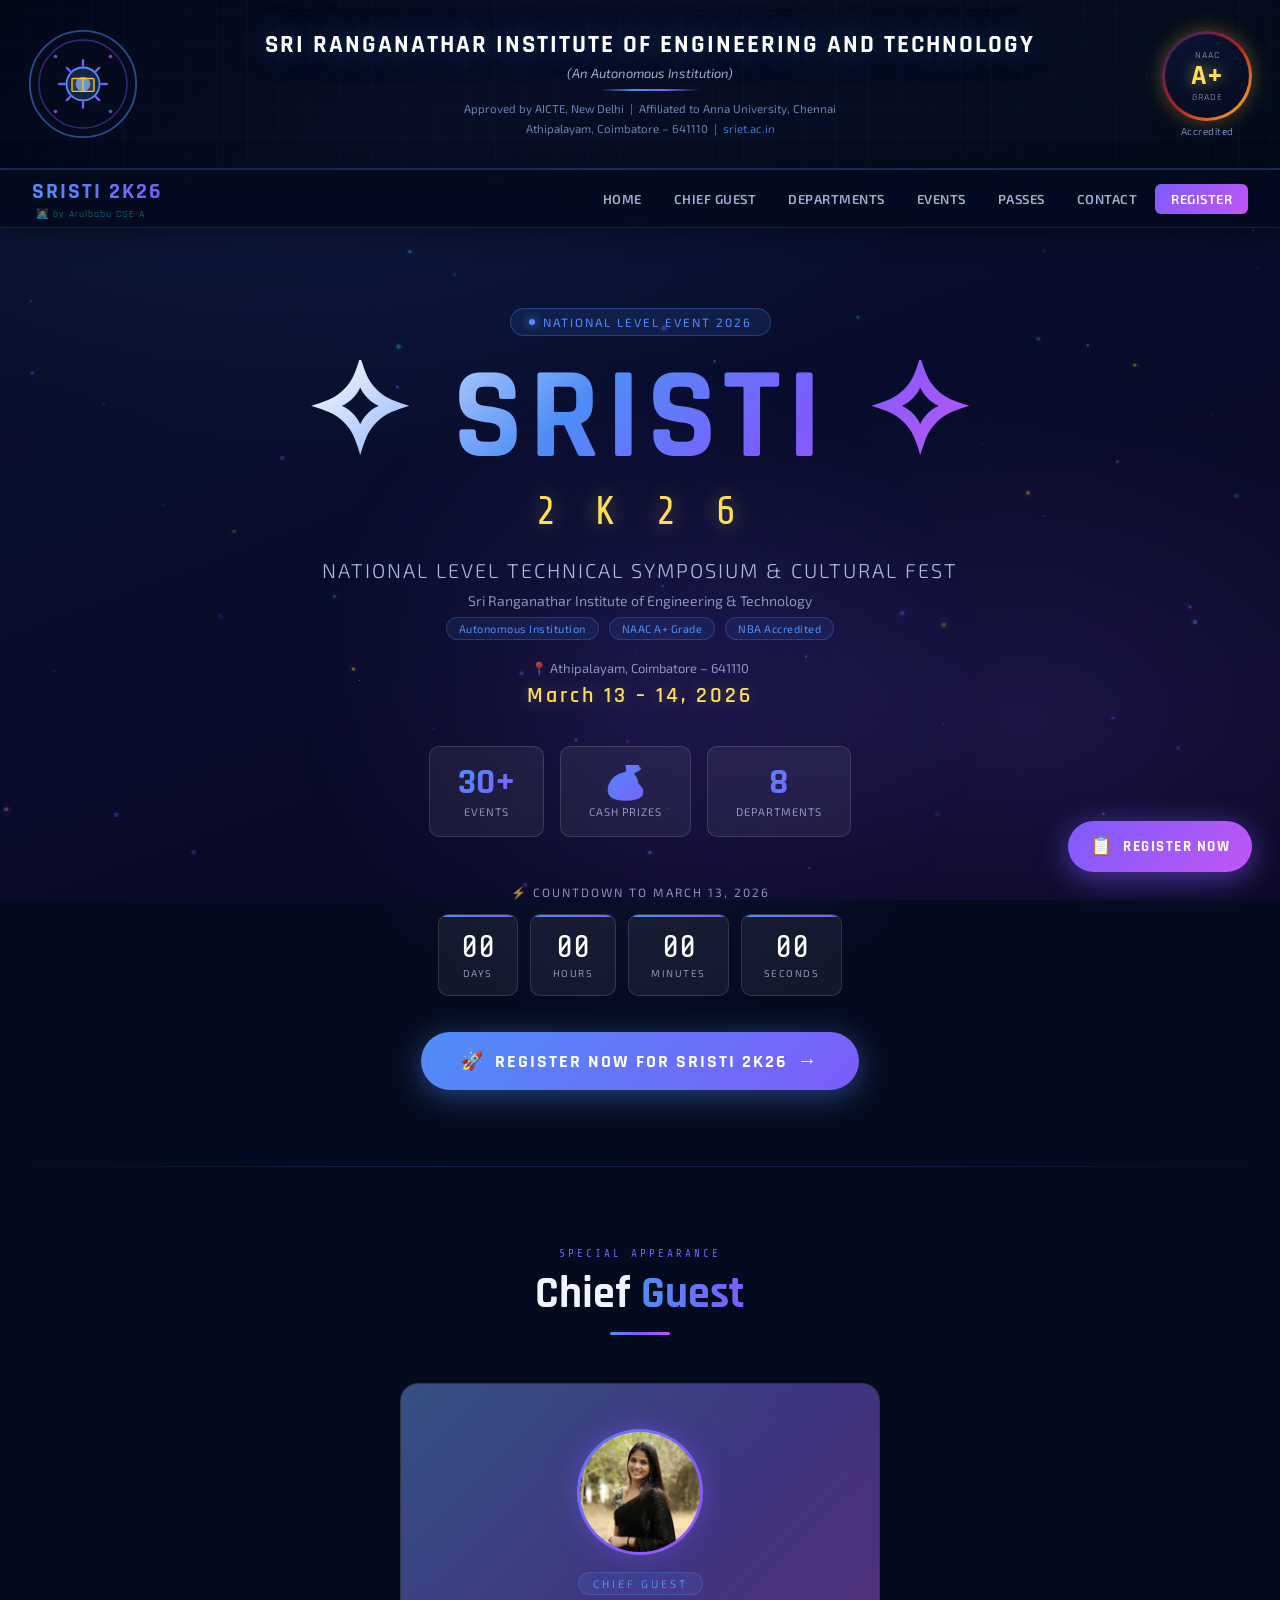
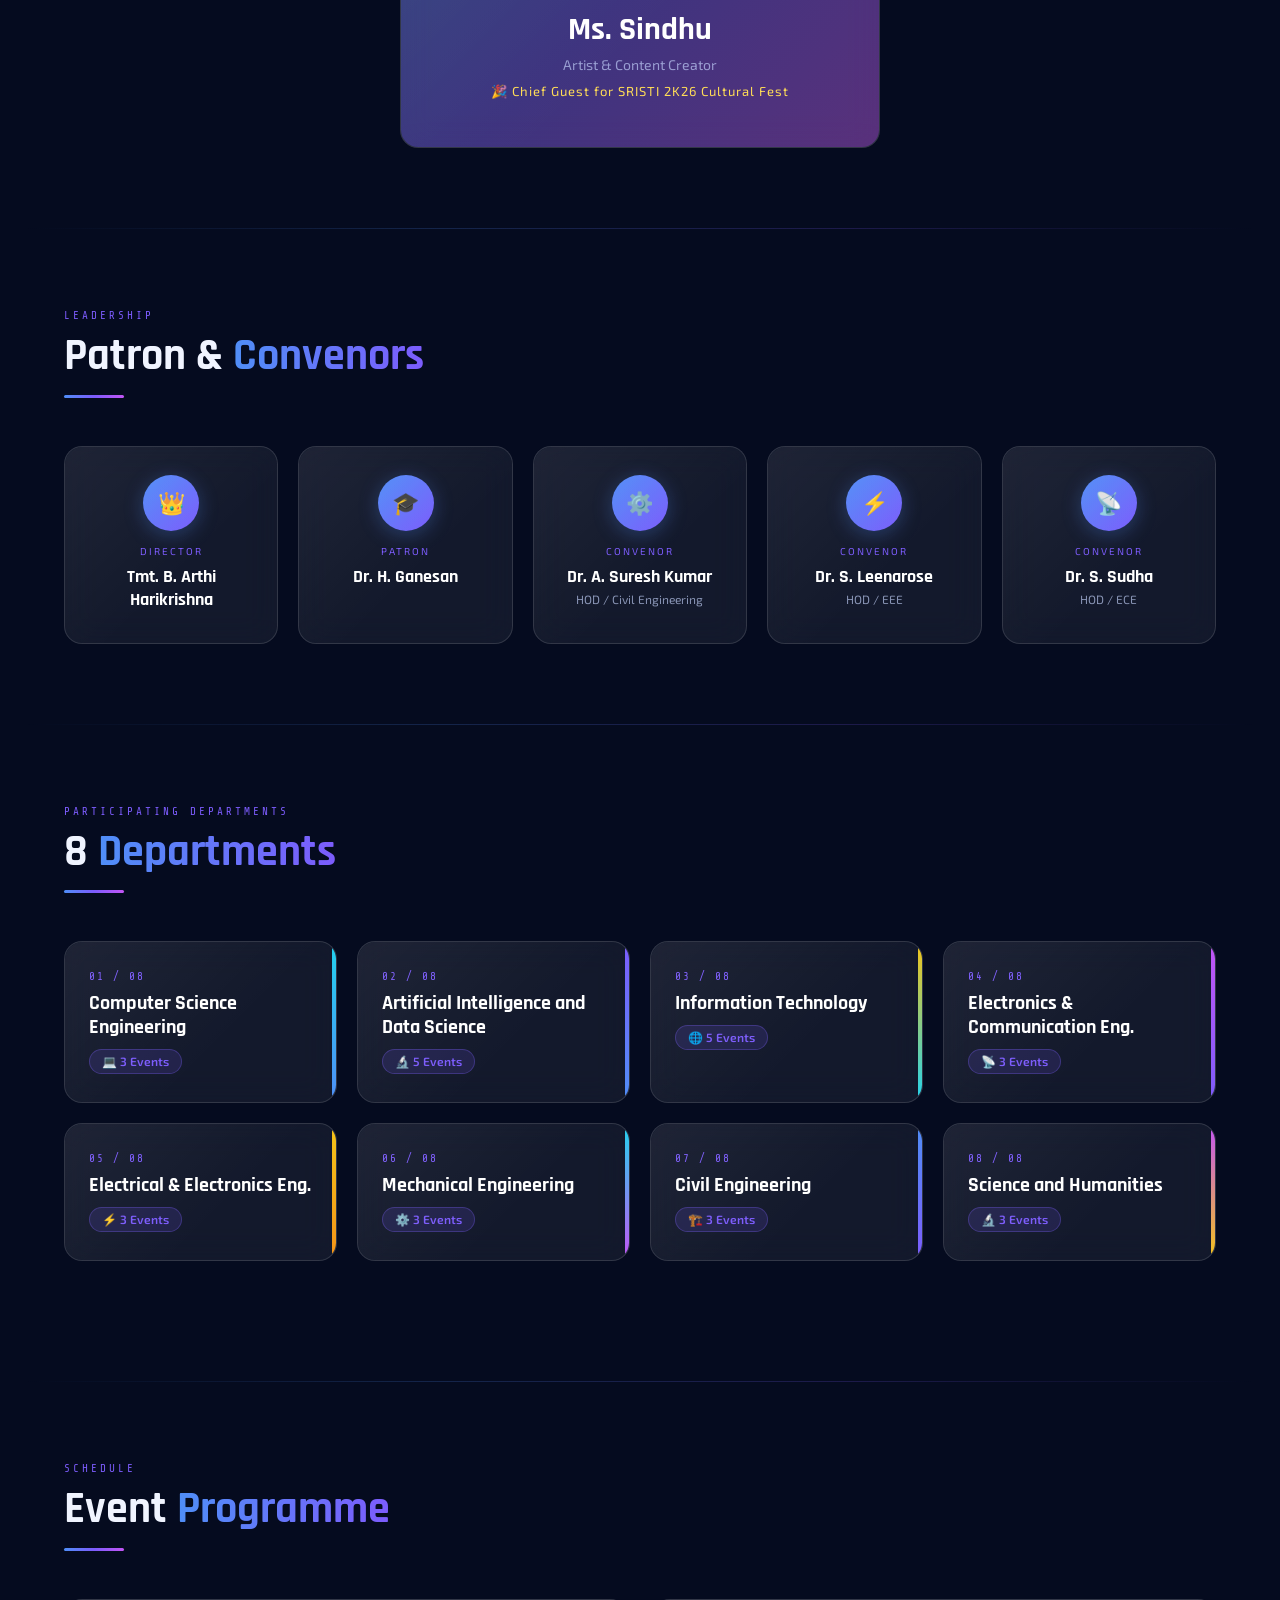
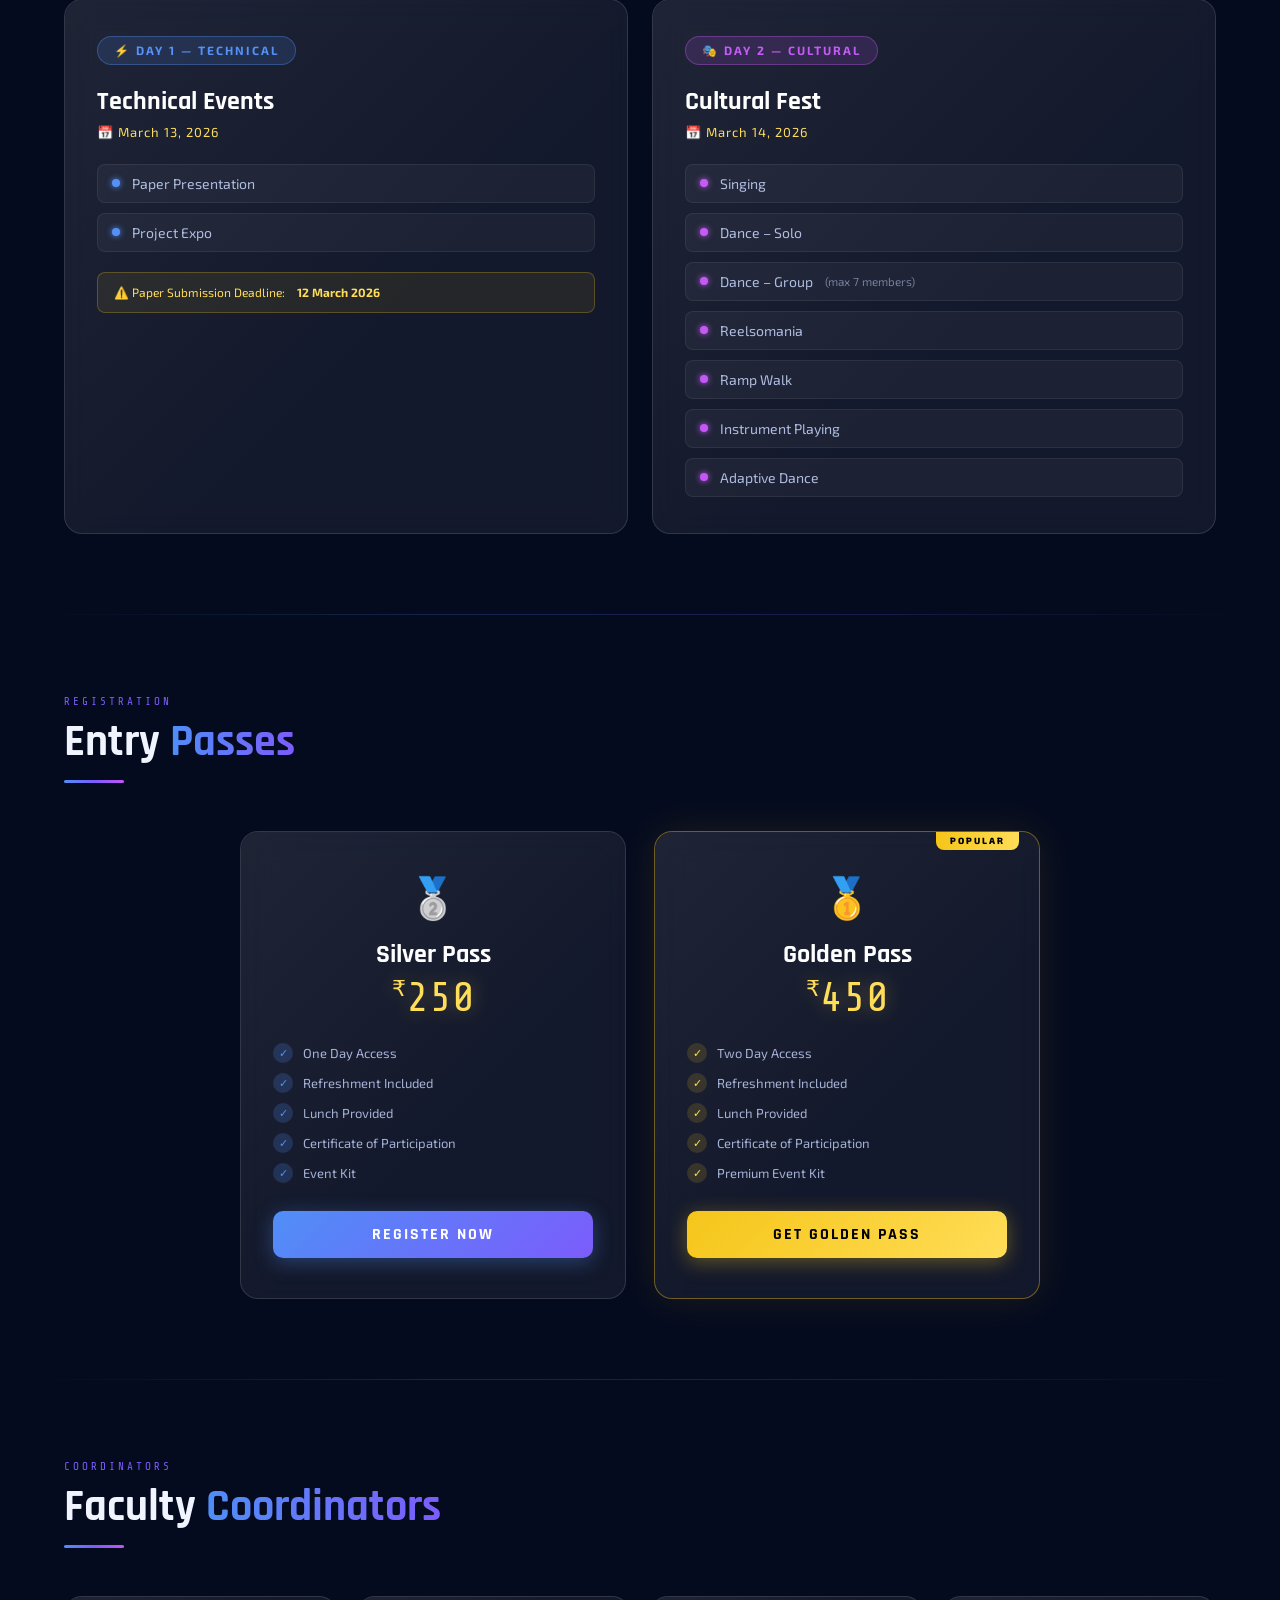
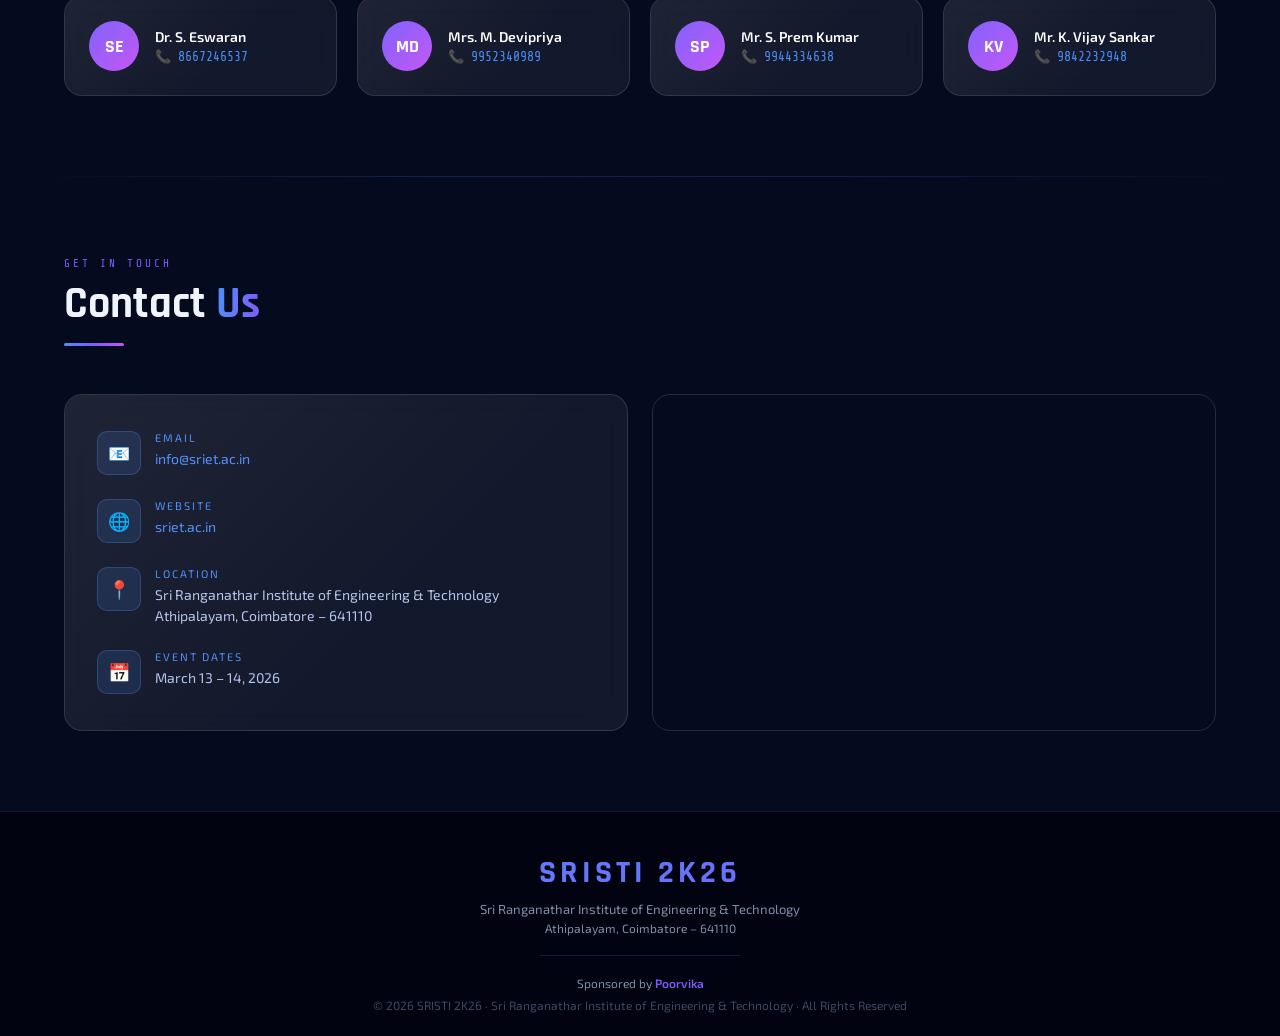
==== commit a64995f6: "sristi" ====
--- a/index.html
+++ b/index.html
@@ -163,8 +163,8 @@
   <div class="section-divider"></div>
   <div class="dept-grid">
     <div class="glass-card dept-card reveal" onclick="openDept('cse')"><div class="dept-accent"></div><div class="dept-num">01 / 08</div><div class="dept-name">Computer Science Engineering</div><span class="dept-events-count">💻 3 Events</span></div>
-    <div class="glass-card dept-card reveal" onclick="openDept('aids')"><div class="dept-accent"></div><div class="dept-num">02 / 08</div><div class="dept-name">Artificial Intelligence and Data Science</div><span class="dept-events-count">🔬 3 Events</span></div>
-    <div class="glass-card dept-card reveal" onclick="openDept('it')"><div class="dept-accent"></div><div class="dept-num">03 / 08</div><div class="dept-name">Information Technology</div><span class="dept-events-count">🌐 4 Events</span></div>
+    <div class="glass-card dept-card reveal" onclick="openDept('aids')"><div class="dept-accent"></div><div class="dept-num">02 / 08</div><div class="dept-name">Artificial Intelligence and Data Science</div><span class="dept-events-count">🔬 5 Events</span></div>
+    <div class="glass-card dept-card reveal" onclick="openDept('it')"><div class="dept-accent"></div><div class="dept-num">03 / 08</div><div class="dept-name">Information Technology</div><span class="dept-events-count">🌐 5 Events</span></div>
     <div class="glass-card dept-card reveal" onclick="openDept('ece')"><div class="dept-accent"></div><div class="dept-num">04 / 08</div><div class="dept-name">Electronics &amp; Communication Eng.</div><span class="dept-events-count">📡 3 Events</span></div>
     <div class="glass-card dept-card reveal" onclick="openDept('eee')"><div class="dept-accent"></div><div class="dept-num">05 / 08</div><div class="dept-name">Electrical &amp; Electronics Eng.</div><span class="dept-events-count">⚡ 3 Events</span></div>
     <div class="glass-card dept-card reveal" onclick="openDept('mech')"><div class="dept-accent"></div><div class="dept-num">06 / 08</div><div class="dept-name">Mechanical Engineering</div><span class="dept-events-count">⚙️ 3 Events</span></div>
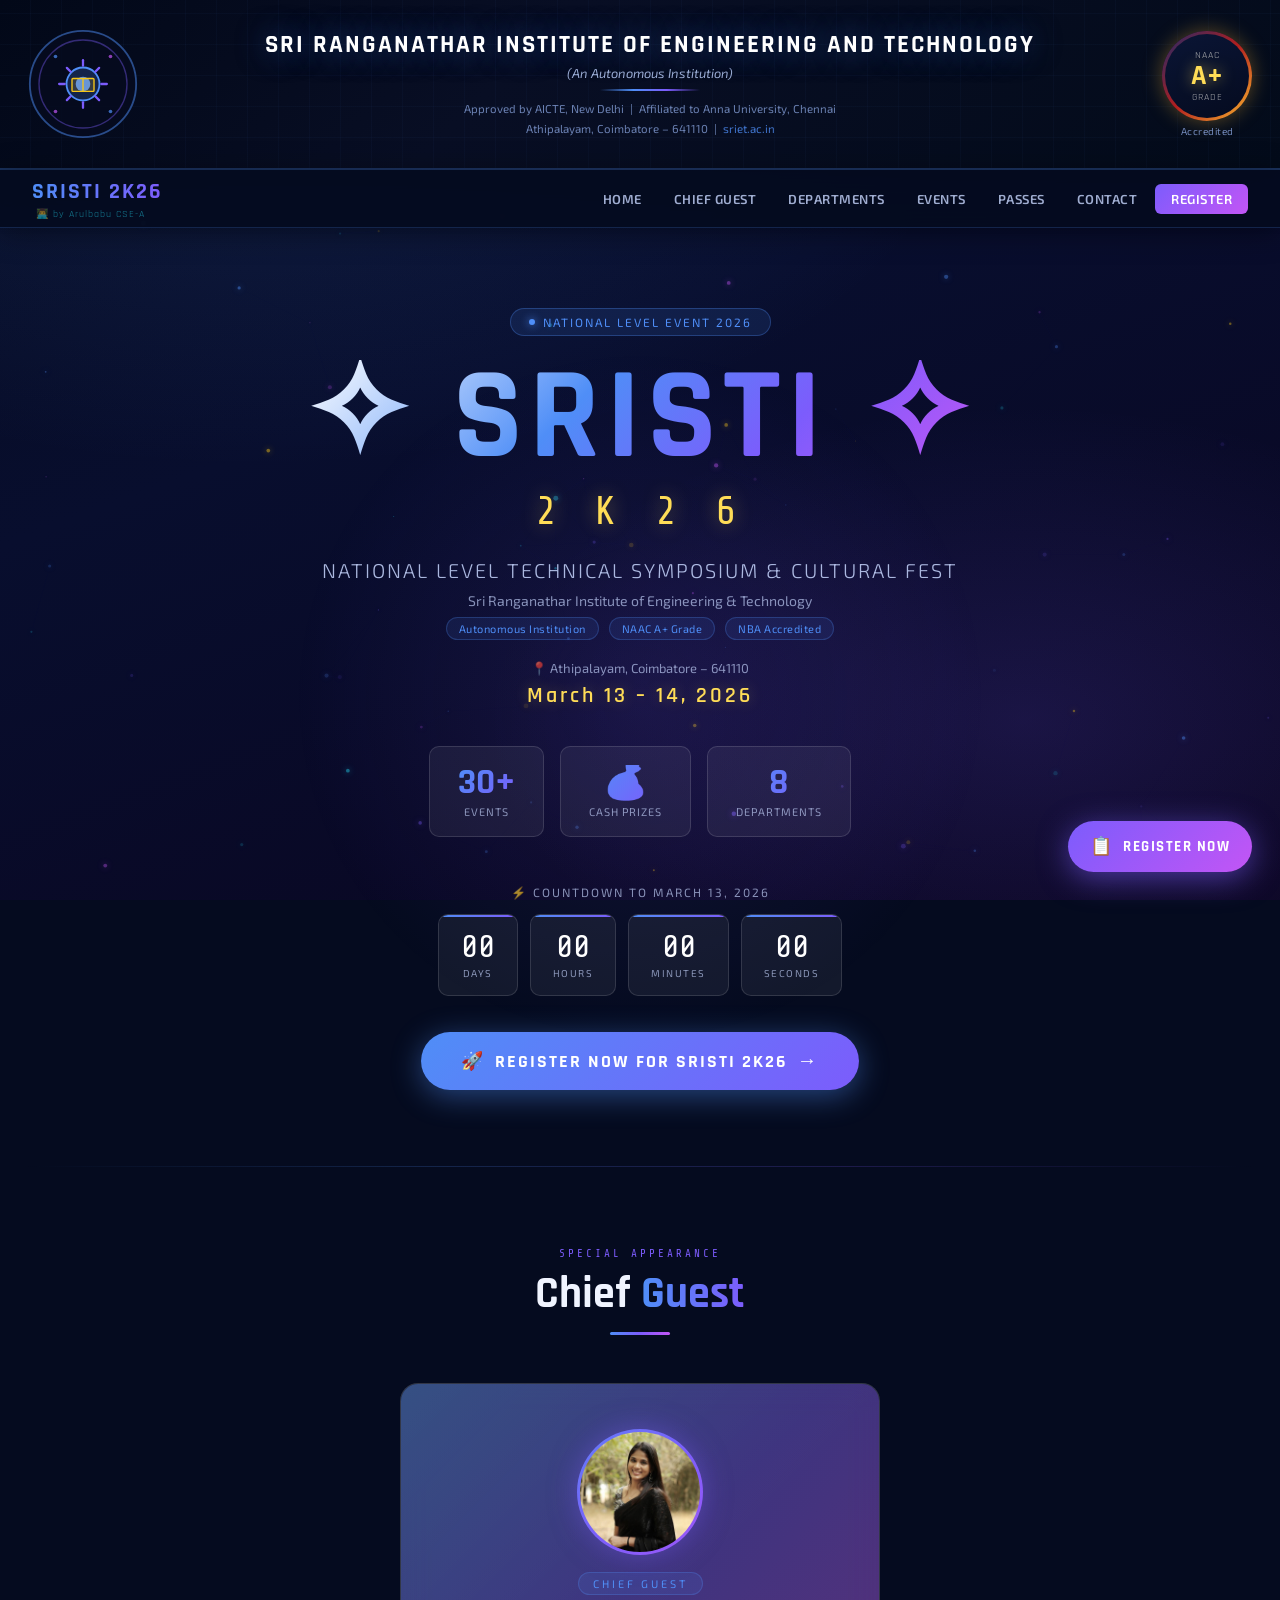
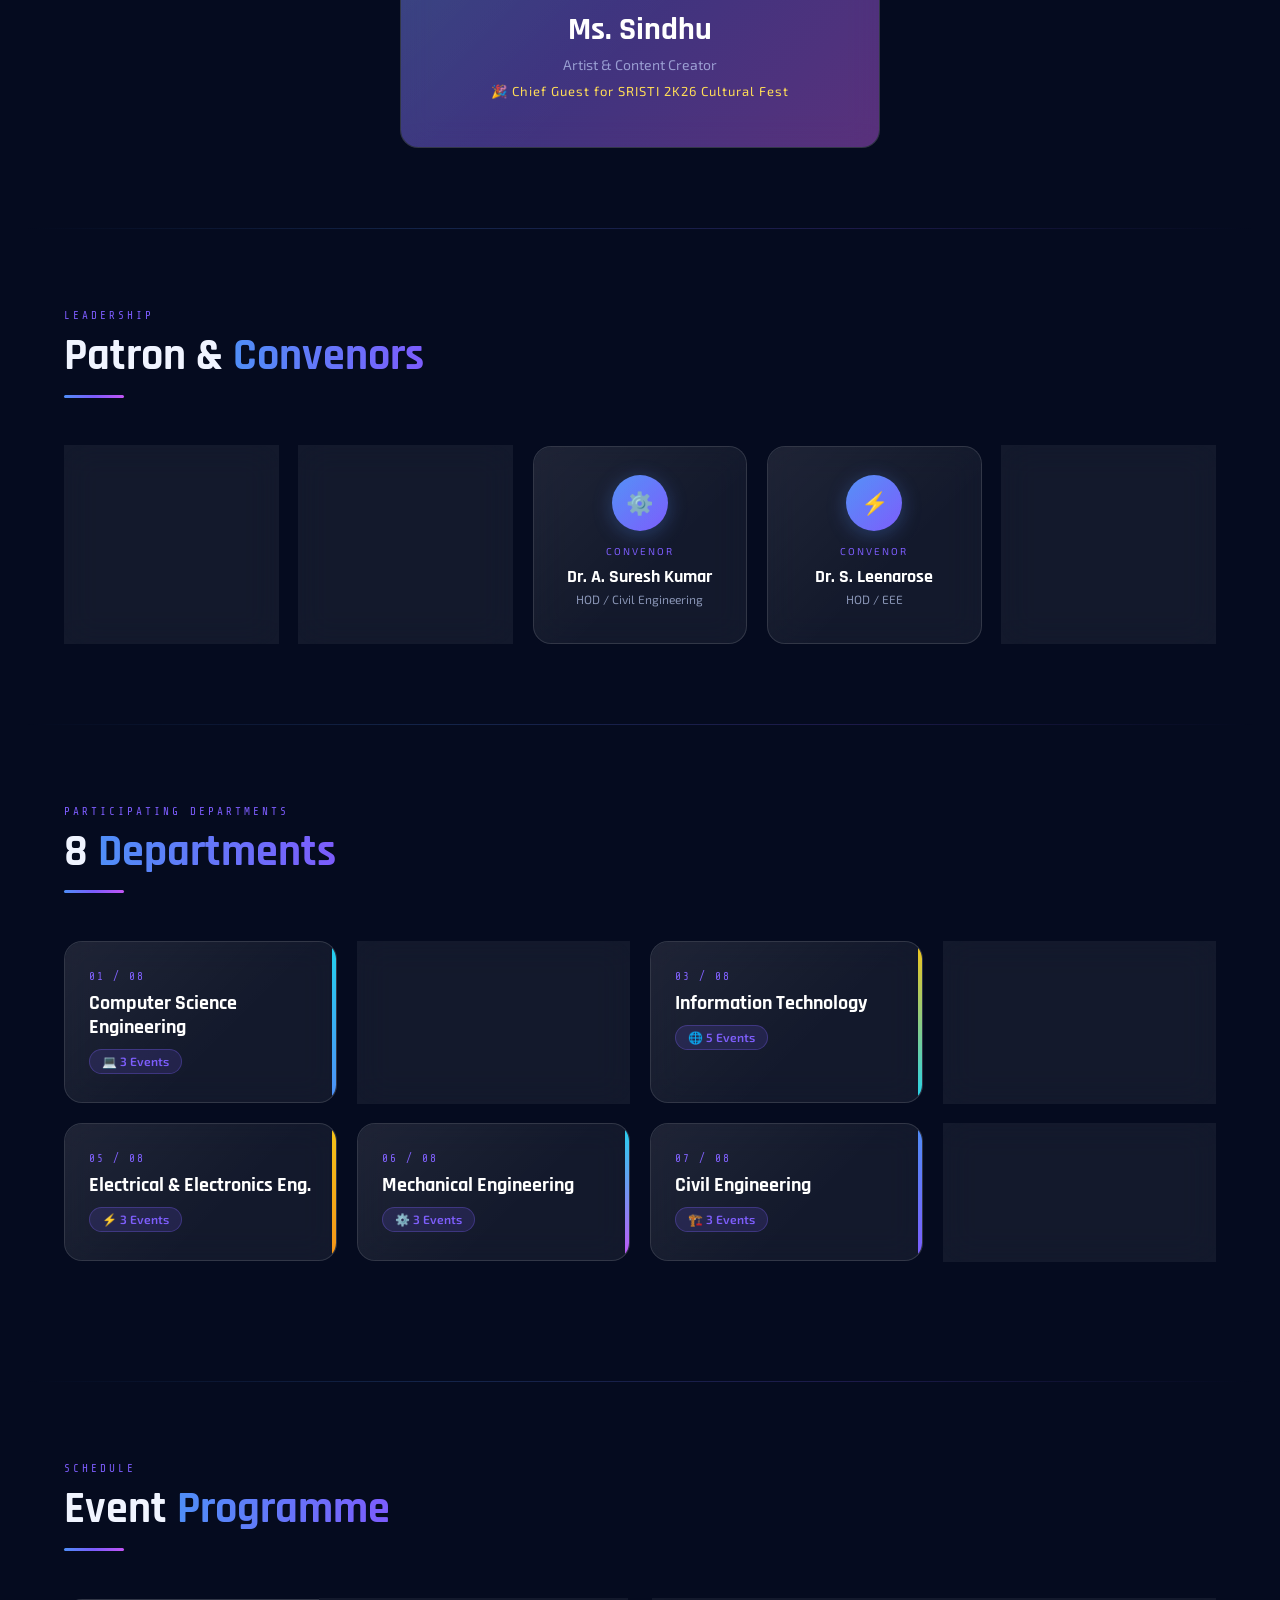
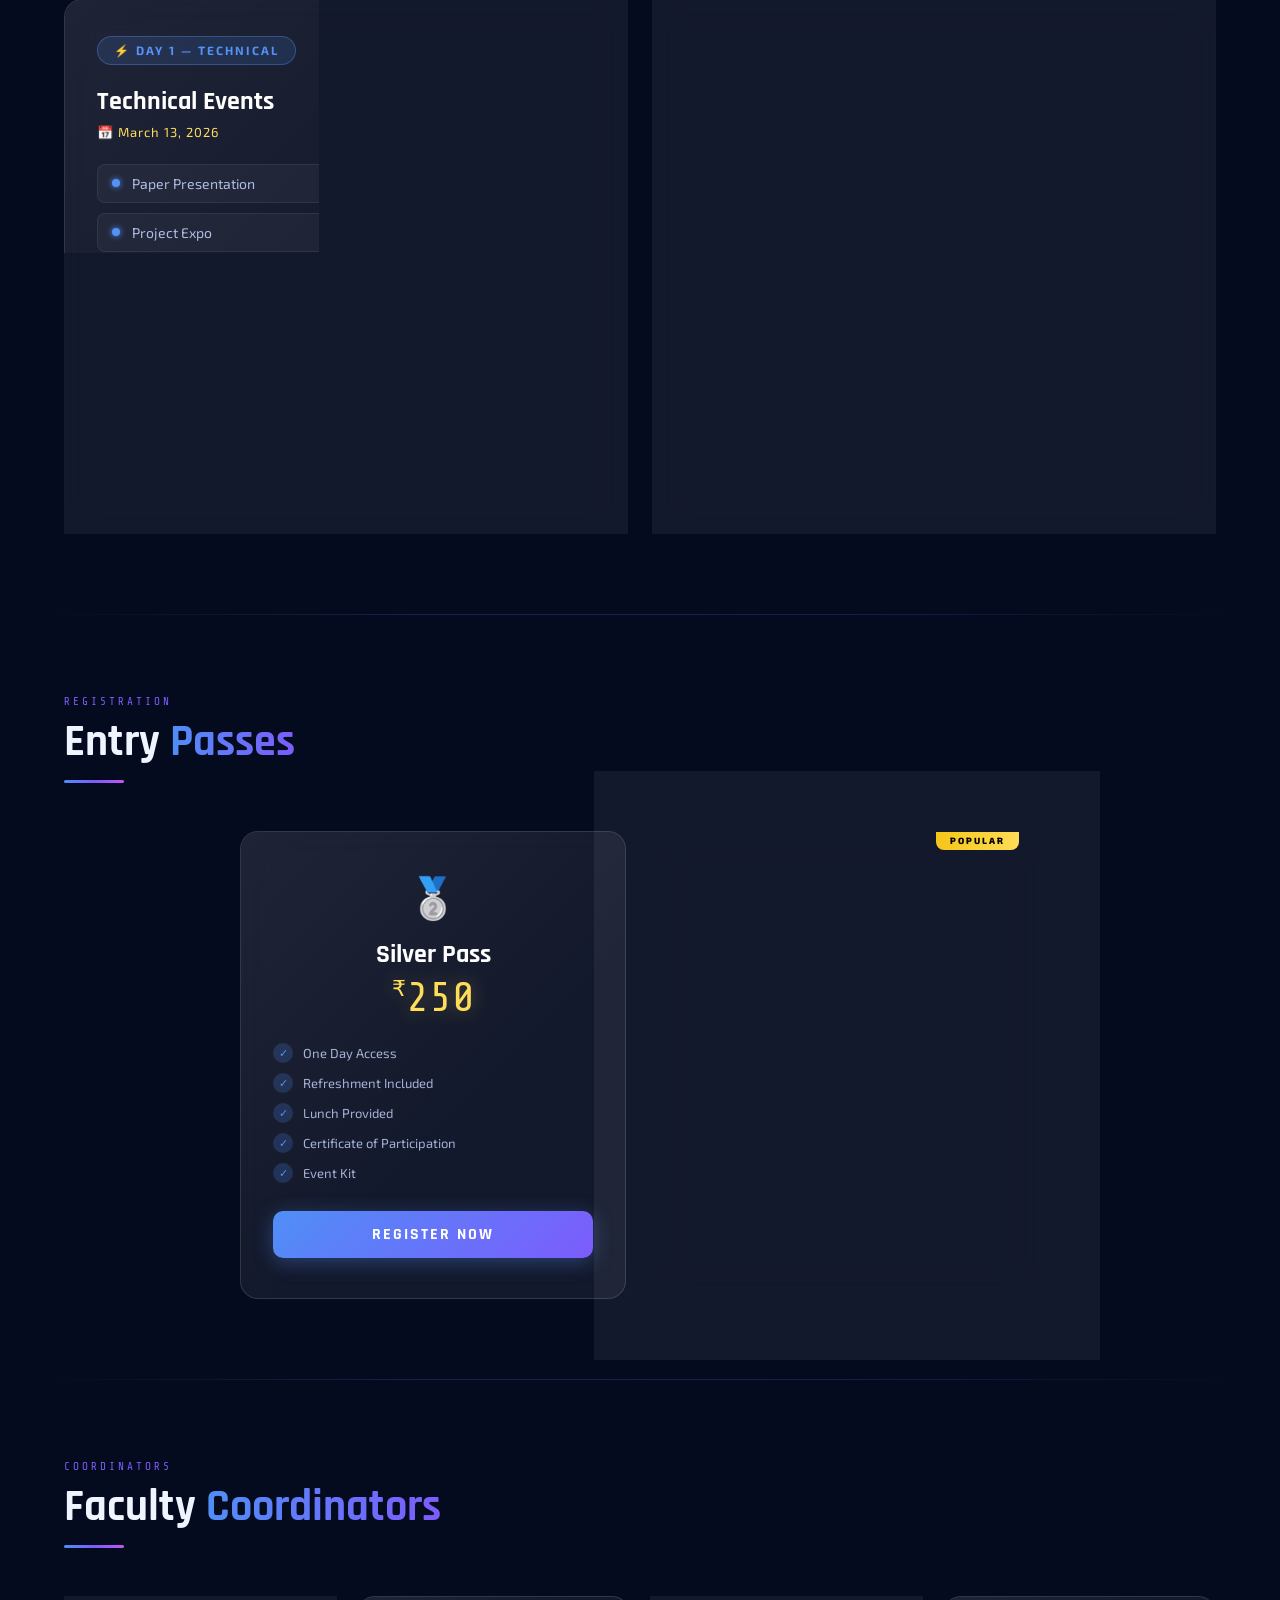
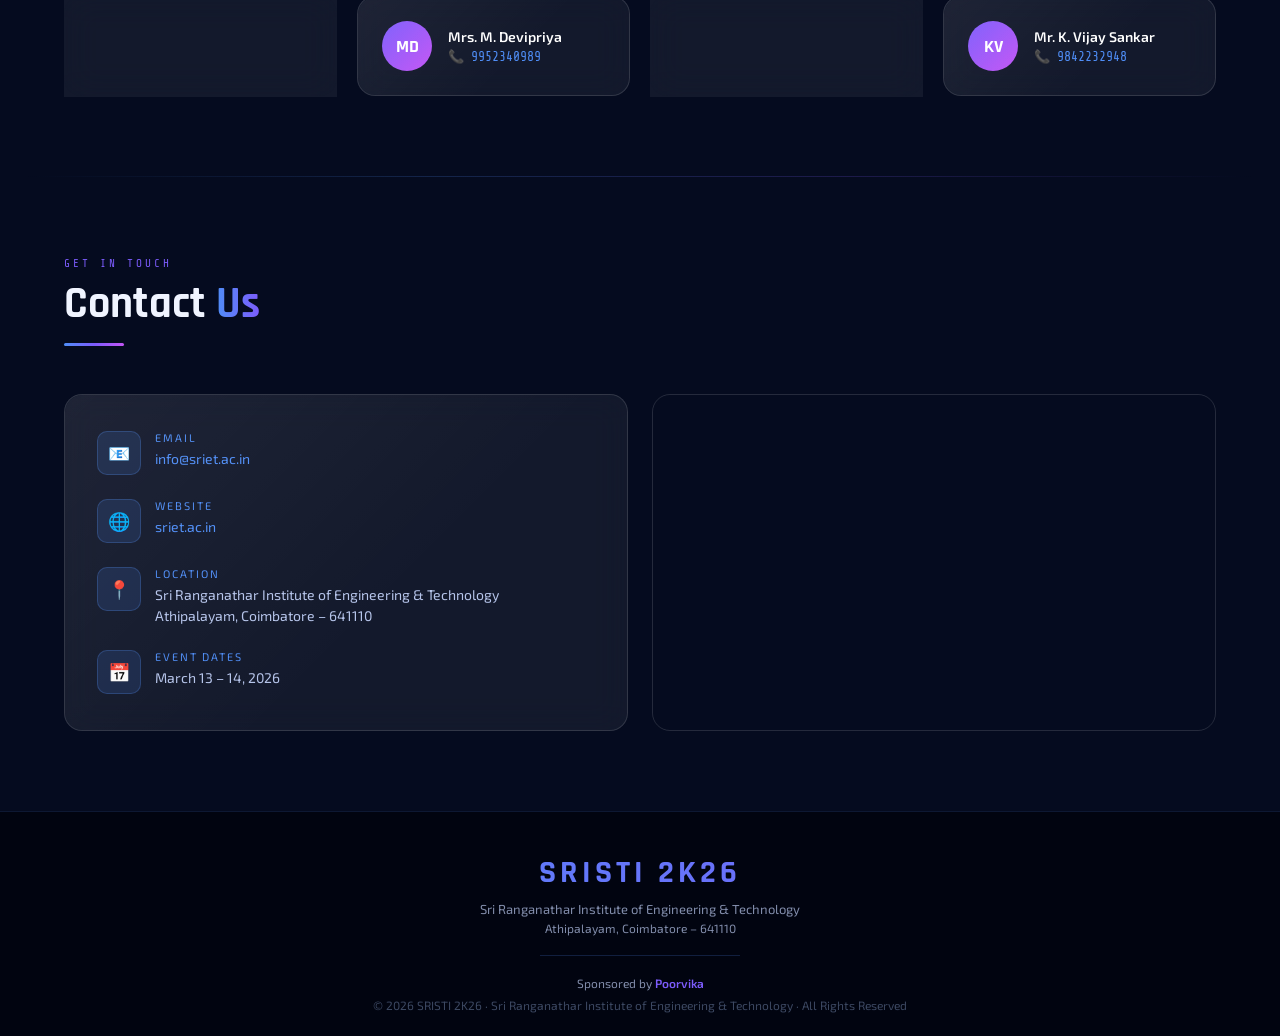
==== commit 2fc6f4ca: "sristi" ====
--- a/index.html
+++ b/index.html
@@ -62,7 +62,7 @@
 <nav class="sticky-nav">
   <div class="nav-brand-container">
     <div class="nav-brand">SRISTI 2K26</div>
-    <div class="nav-credit">&nbsp;👩🏻‍💻 by Arulbabu CSE-A</div>
+    <div class="nav-credit">&nbsp;👨‍💻 by Arulbabu CSE-A</div>
   </div>
   <ul class="nav-links">
     <li><a href="#home">Home</a></li>
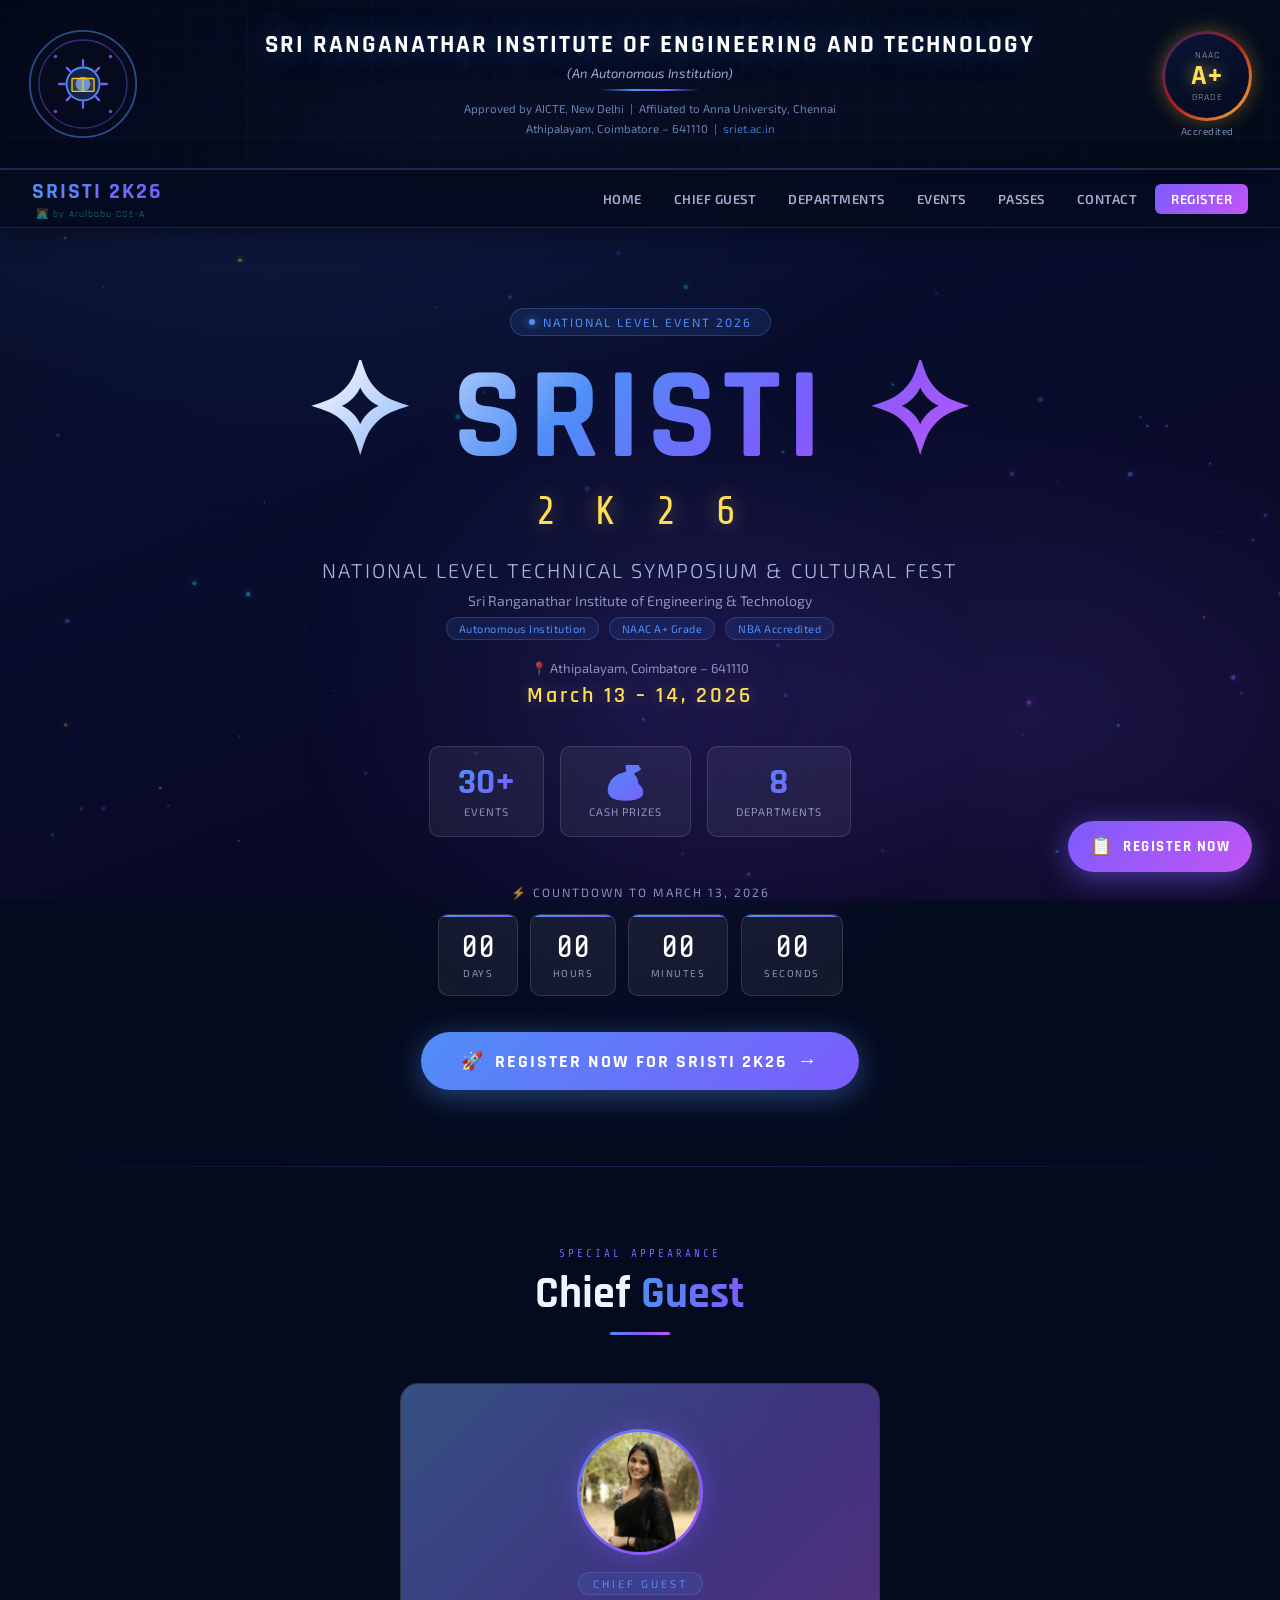
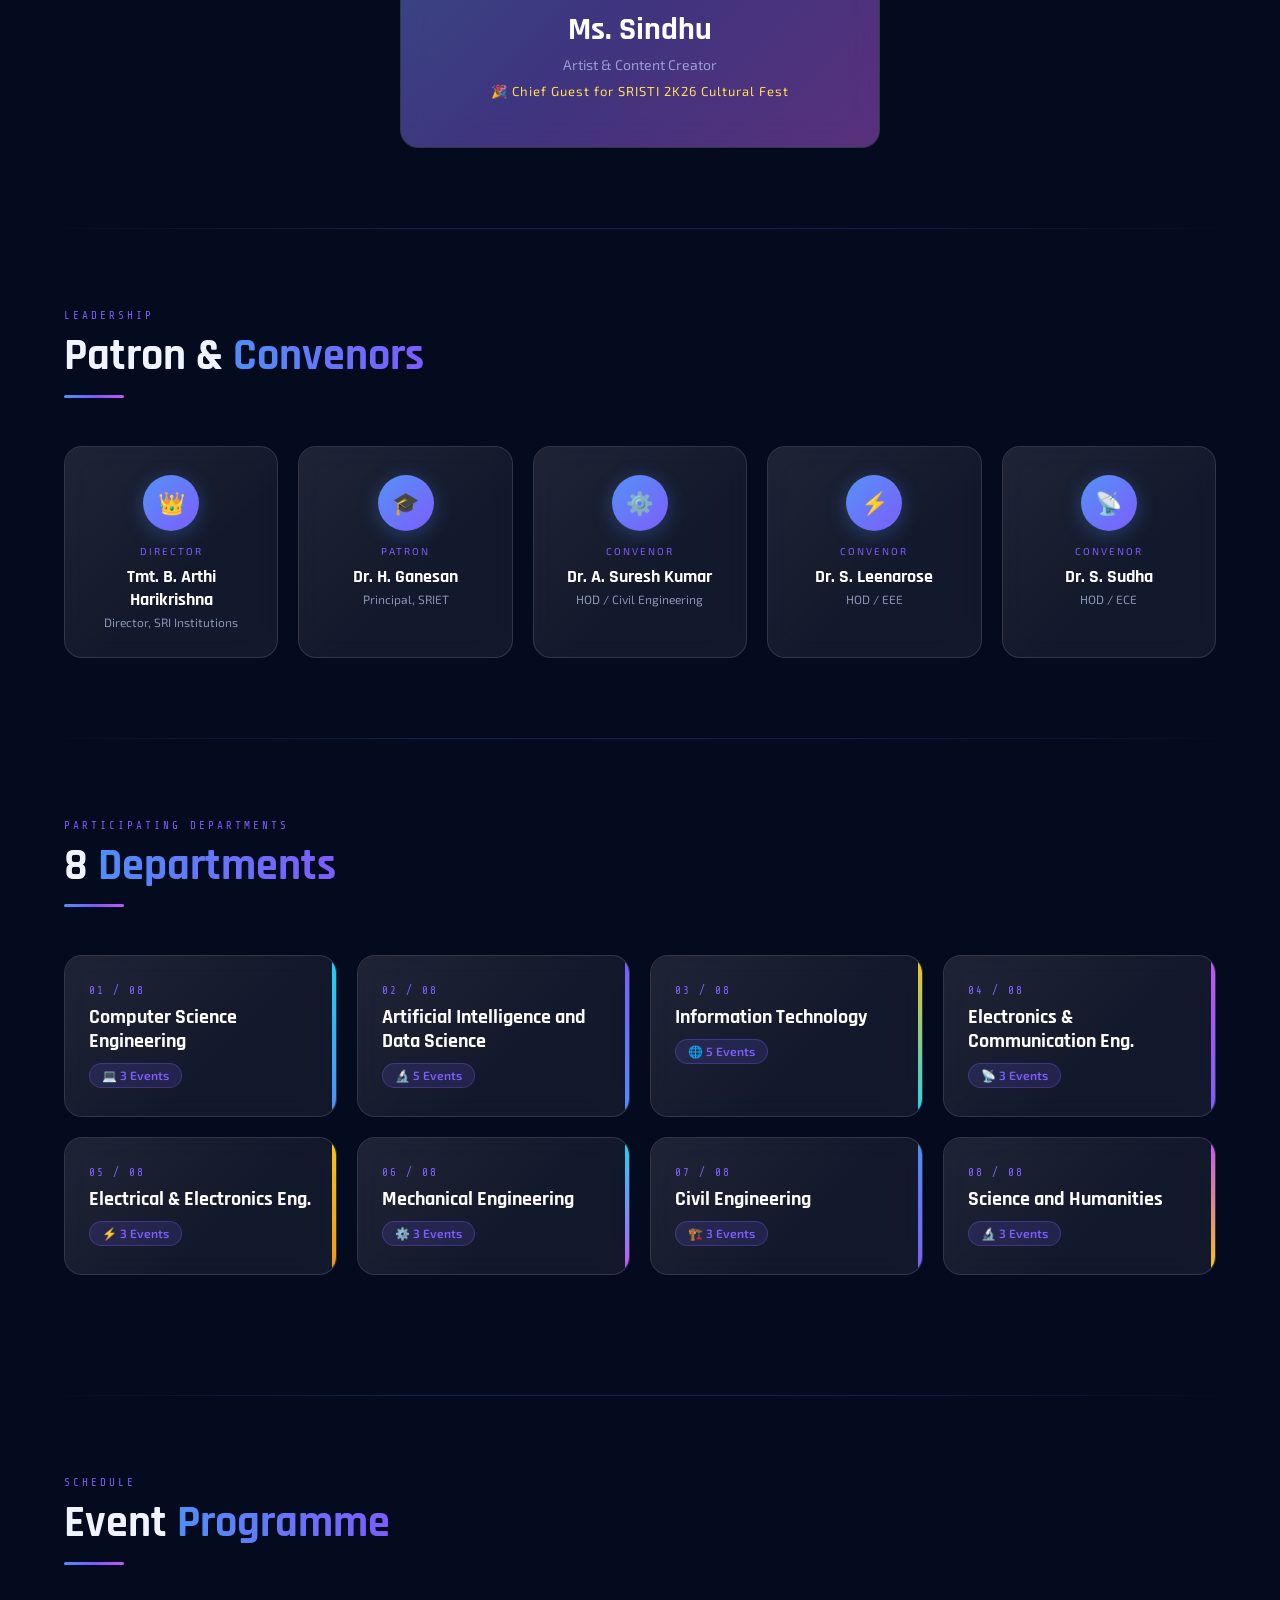
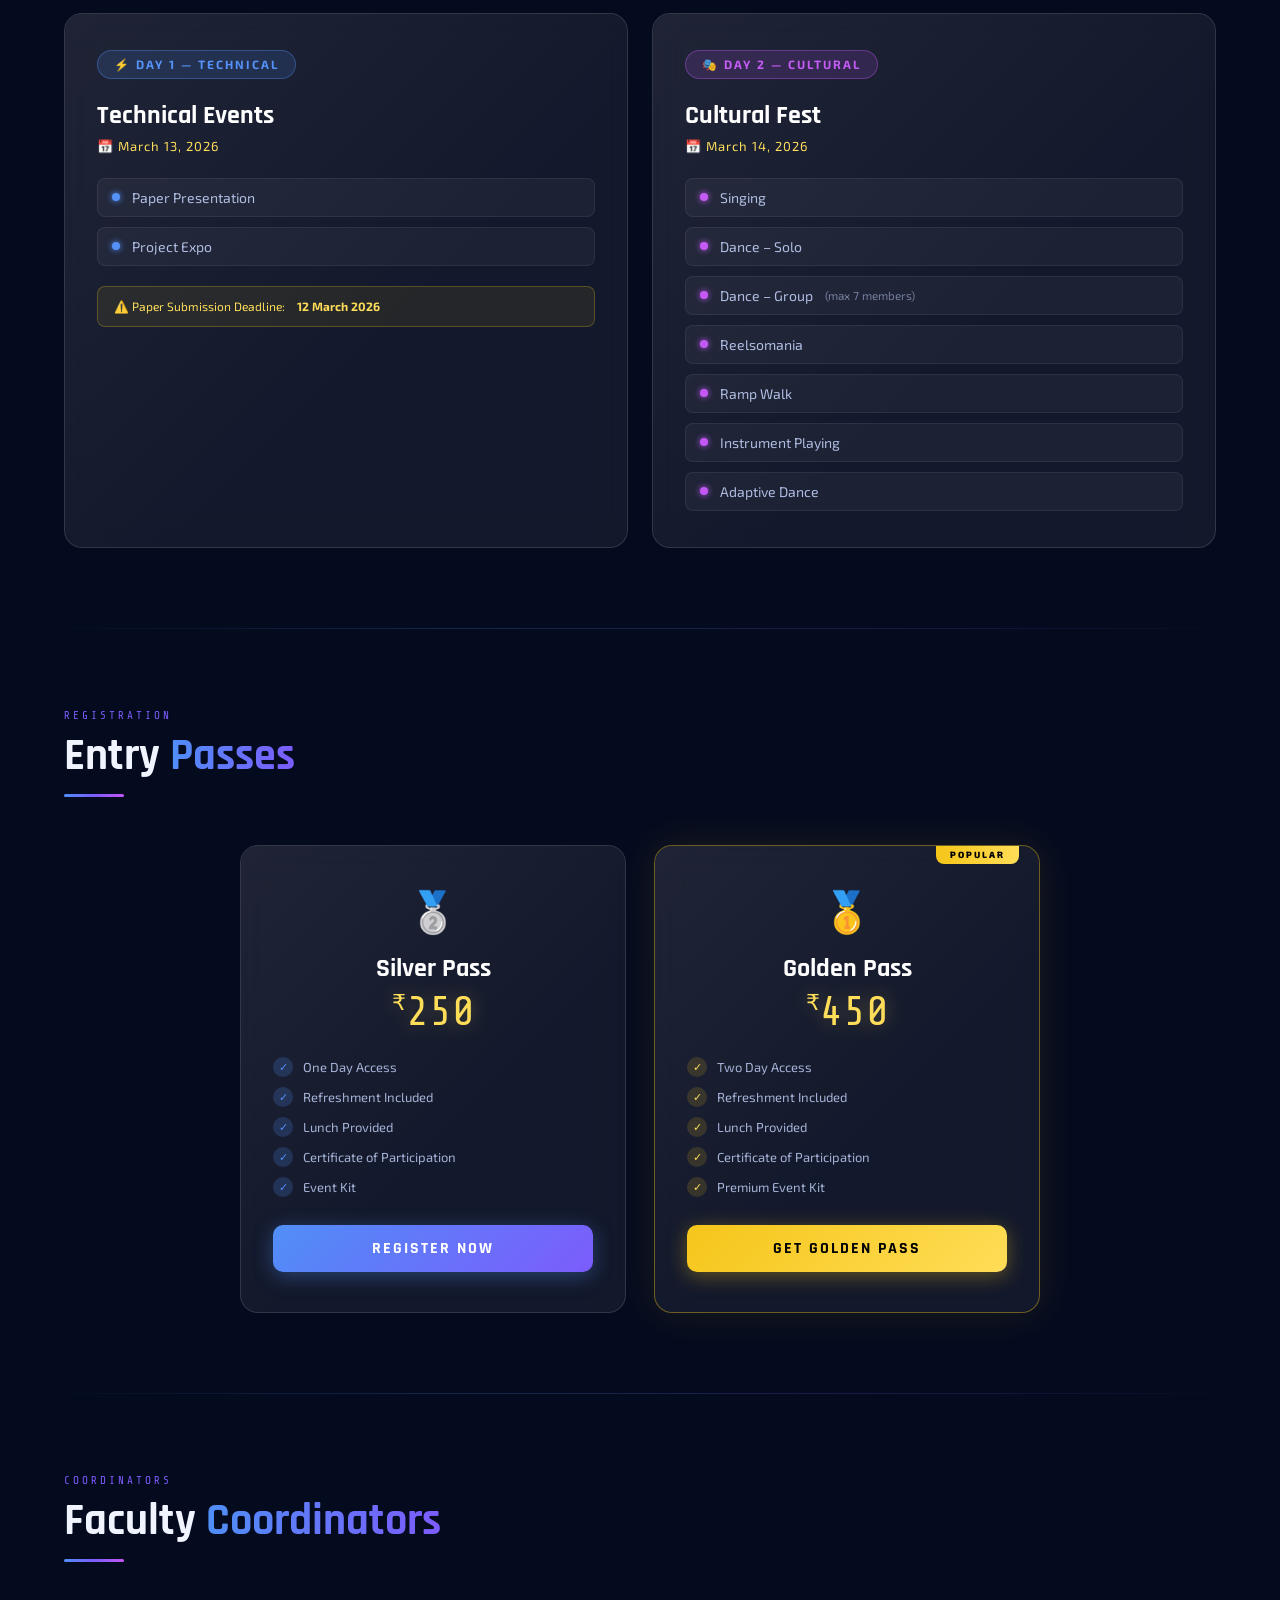
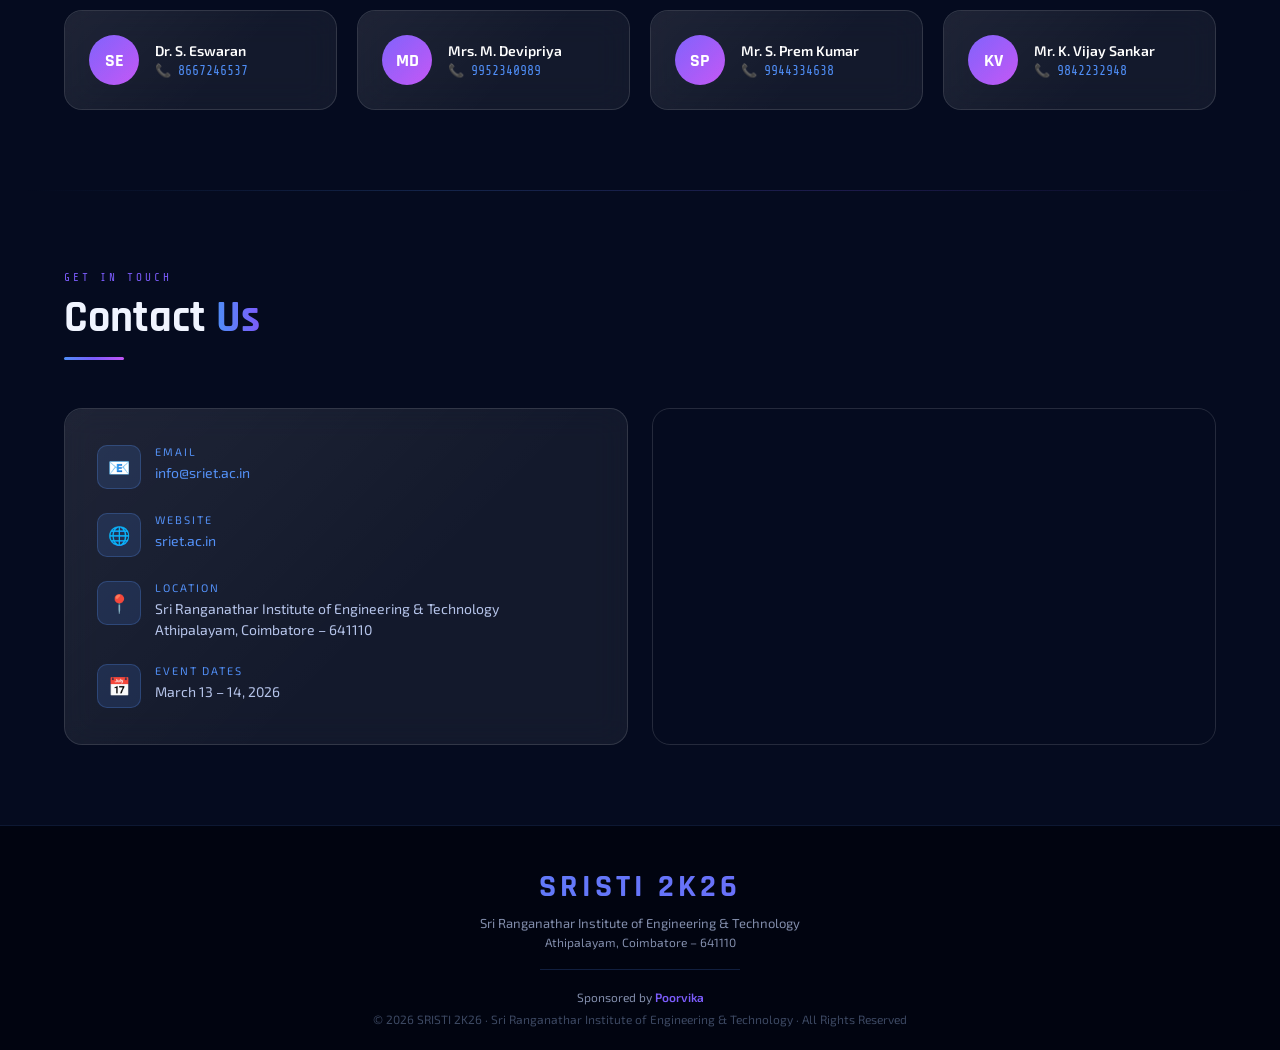
==== commit 2e49428e: "sristi" ====
--- a/index.html
+++ b/index.html
@@ -146,8 +146,8 @@
   <h2 class="section-title">Patron &amp; <span>Convenors</span></h2>
   <div class="section-divider"></div>
   <div class="patron-grid">
-    <div class="glass-card patron-card reveal"><div class="patron-icon">👑</div><div class="patron-role">Director</div><div class="patron-name">Tmt. B. Arthi Harikrishna</div></div>
-    <div class="glass-card patron-card reveal"><div class="patron-icon">🎓</div><div class="patron-role">Patron</div><div class="patron-name">Dr. H. Ganesan</div></div>
+    <div class="glass-card patron-card reveal"><div class="patron-icon">👑</div><div class="patron-role">Director</div><div class="patron-name">Tmt. B. Arthi Harikrishna</div><div class="patron-dept">Director, SRI Institutions</div></div>
+    <div class="glass-card patron-card reveal"><div class="patron-icon">🎓</div><div class="patron-role">Patron</div><div class="patron-name">Dr. H. Ganesan</div><div class="patron-dept">Principal, SRIET</div></div>
     <div class="glass-card patron-card reveal"><div class="patron-icon">⚙️</div><div class="patron-role">Convenor</div><div class="patron-name">Dr. A. Suresh Kumar</div><div class="patron-dept">HOD / Civil Engineering</div></div>
     <div class="glass-card patron-card reveal"><div class="patron-icon">⚡</div><div class="patron-role">Convenor</div><div class="patron-name">Dr. S. Leenarose</div><div class="patron-dept">HOD / EEE</div></div>
     <div class="glass-card patron-card reveal"><div class="patron-icon">📡</div><div class="patron-role">Convenor</div><div class="patron-name">Dr. S. Sudha</div><div class="patron-dept">HOD / ECE</div></div>
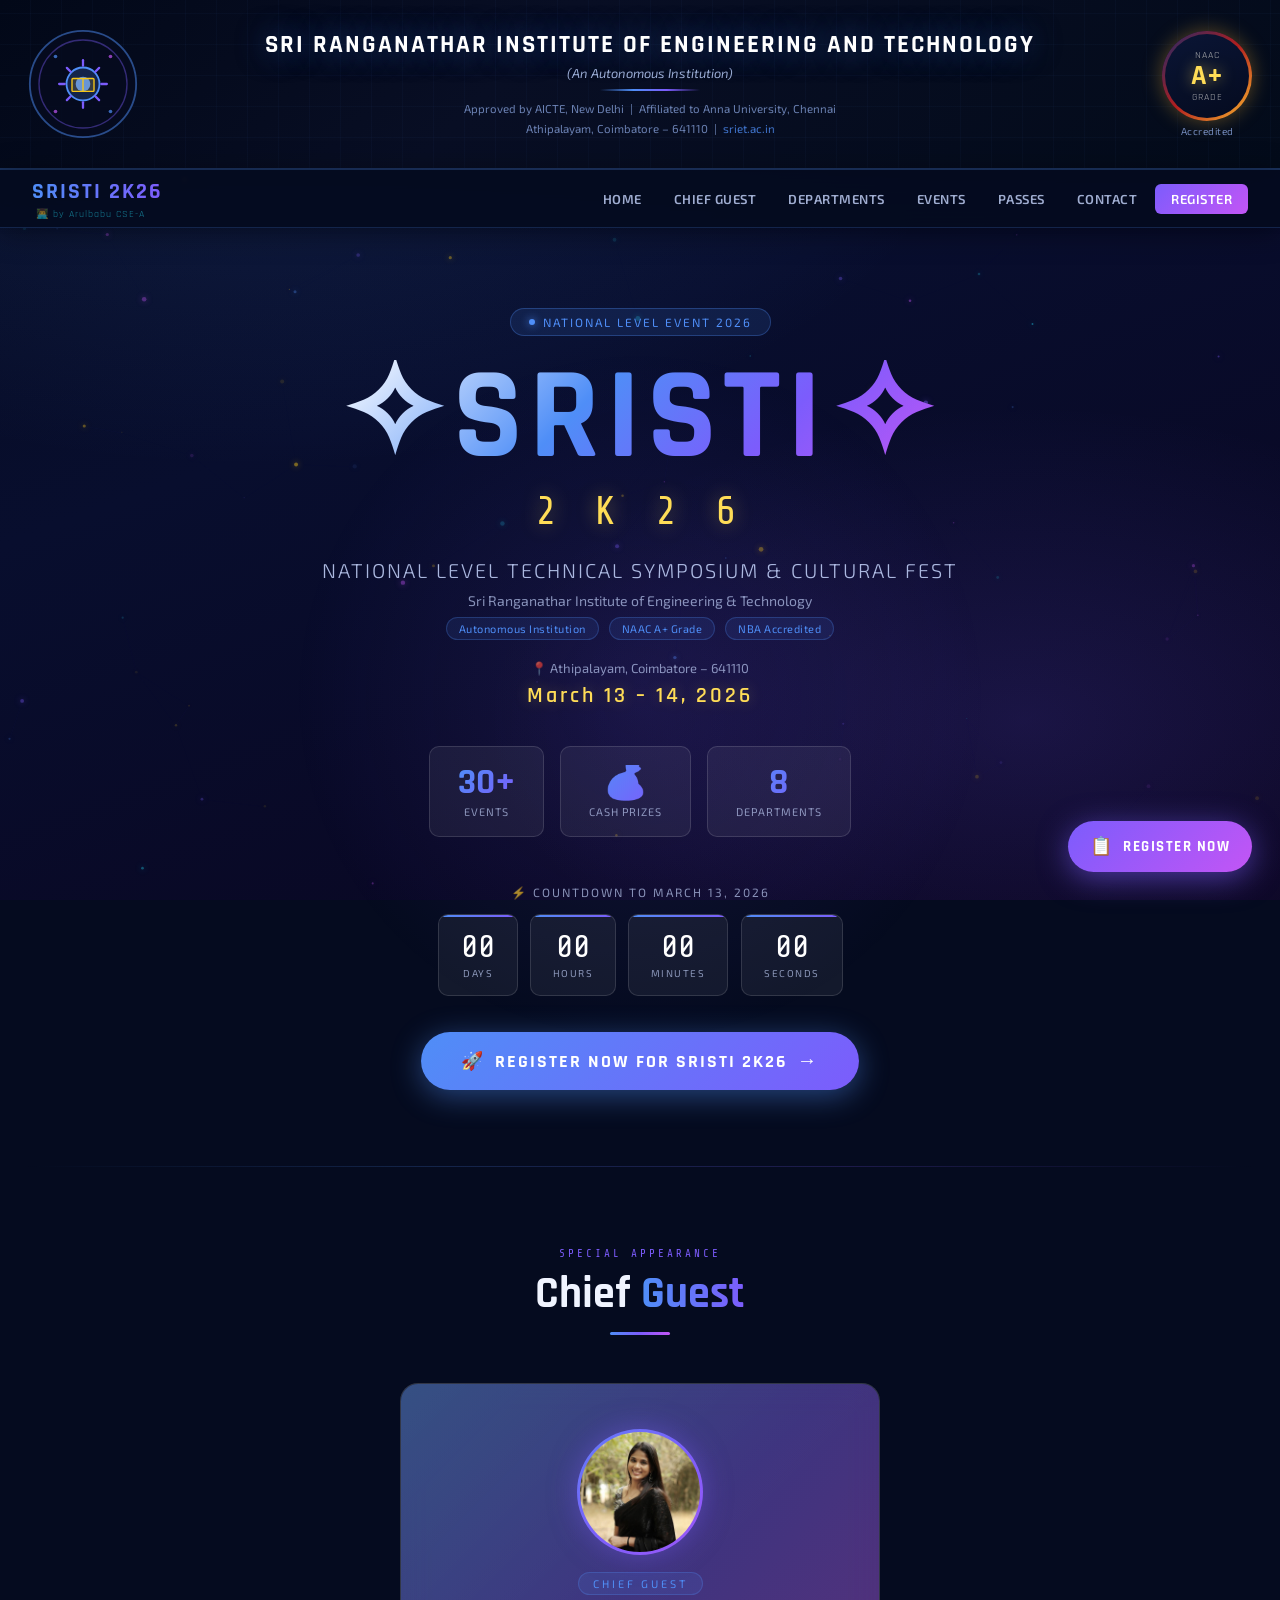
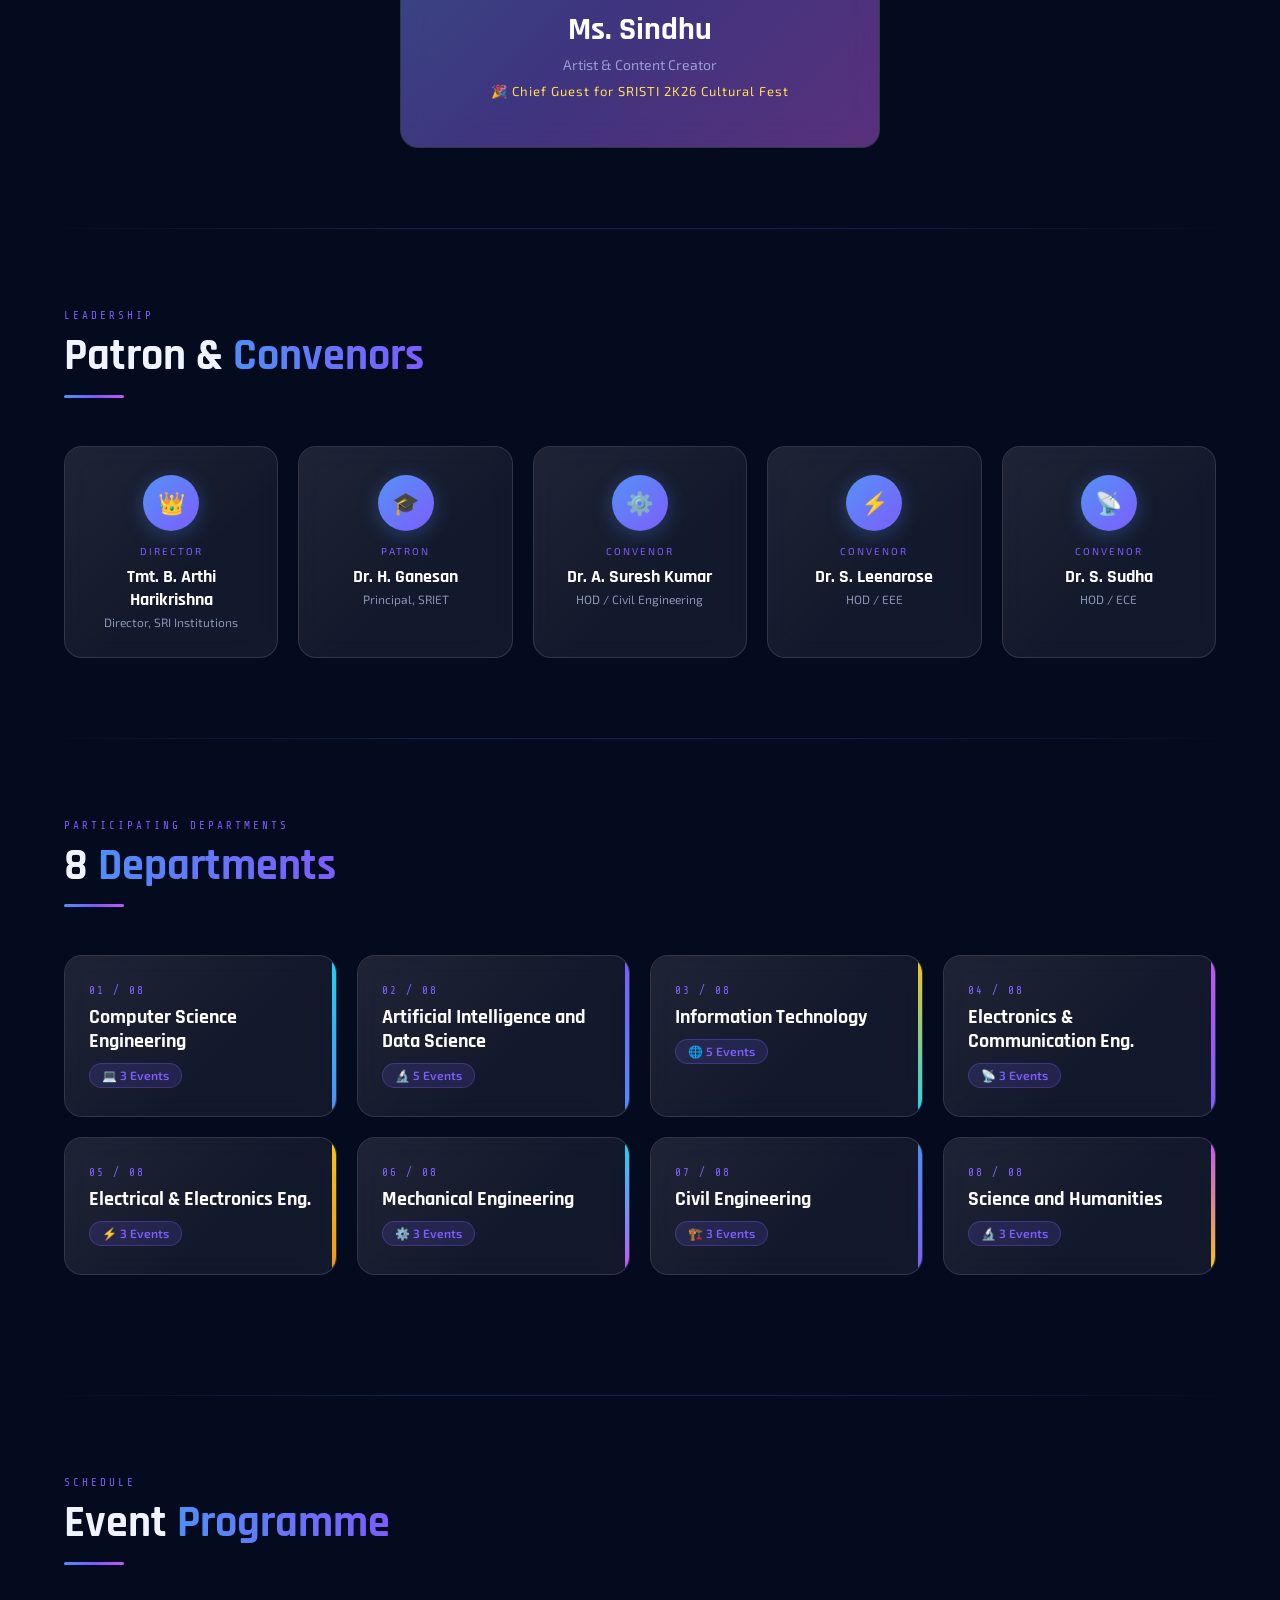
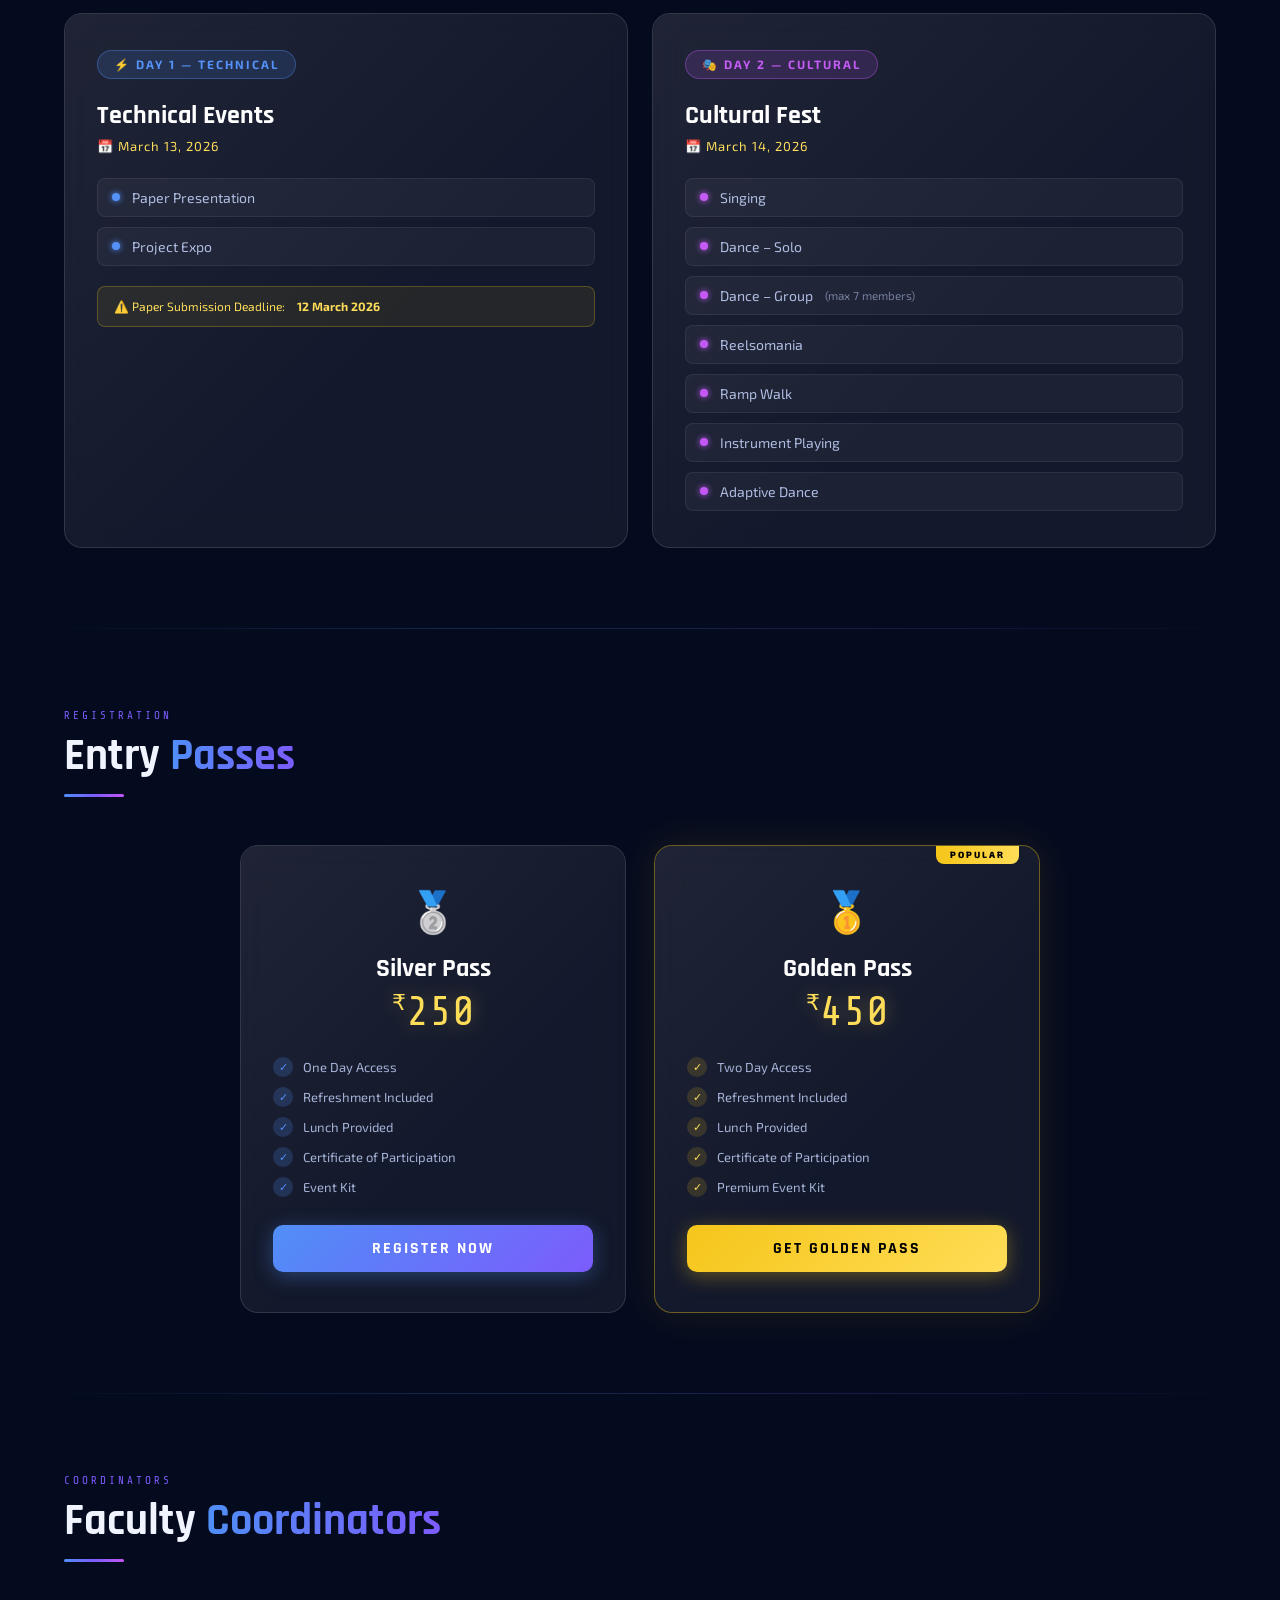
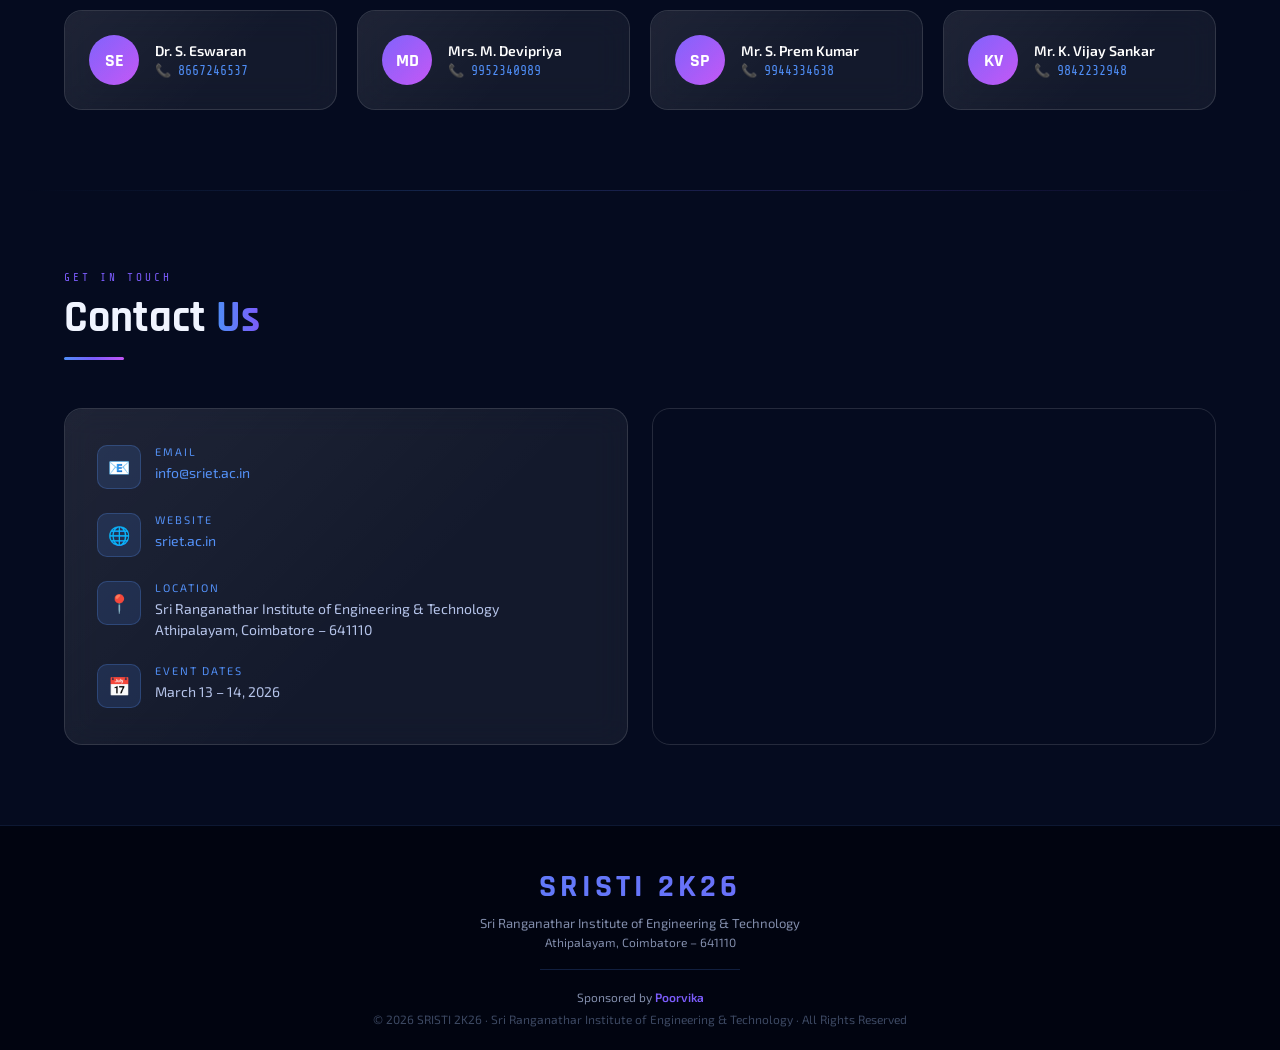
==== commit 2a09c7f2: "sristi" ====
--- a/index.html
+++ b/index.html
@@ -90,7 +90,7 @@
 <!-- HERO -->
 <section class="hero" id="home">
   <div class="hero-tag">National Level Event 2026</div>
-  <div class="hero-title">✧ SRISTI ✧</div>
+  <div class="hero-title">✧SRISTI✧</div>
   <div class="hero-year">2 K 2 6</div>
   <div class="hero-subtitle">National Level Technical Symposium &amp; Cultural Fest</div>
   <div class="hero-institute">Sri Ranganathar Institute of Engineering &amp; Technology</div>
